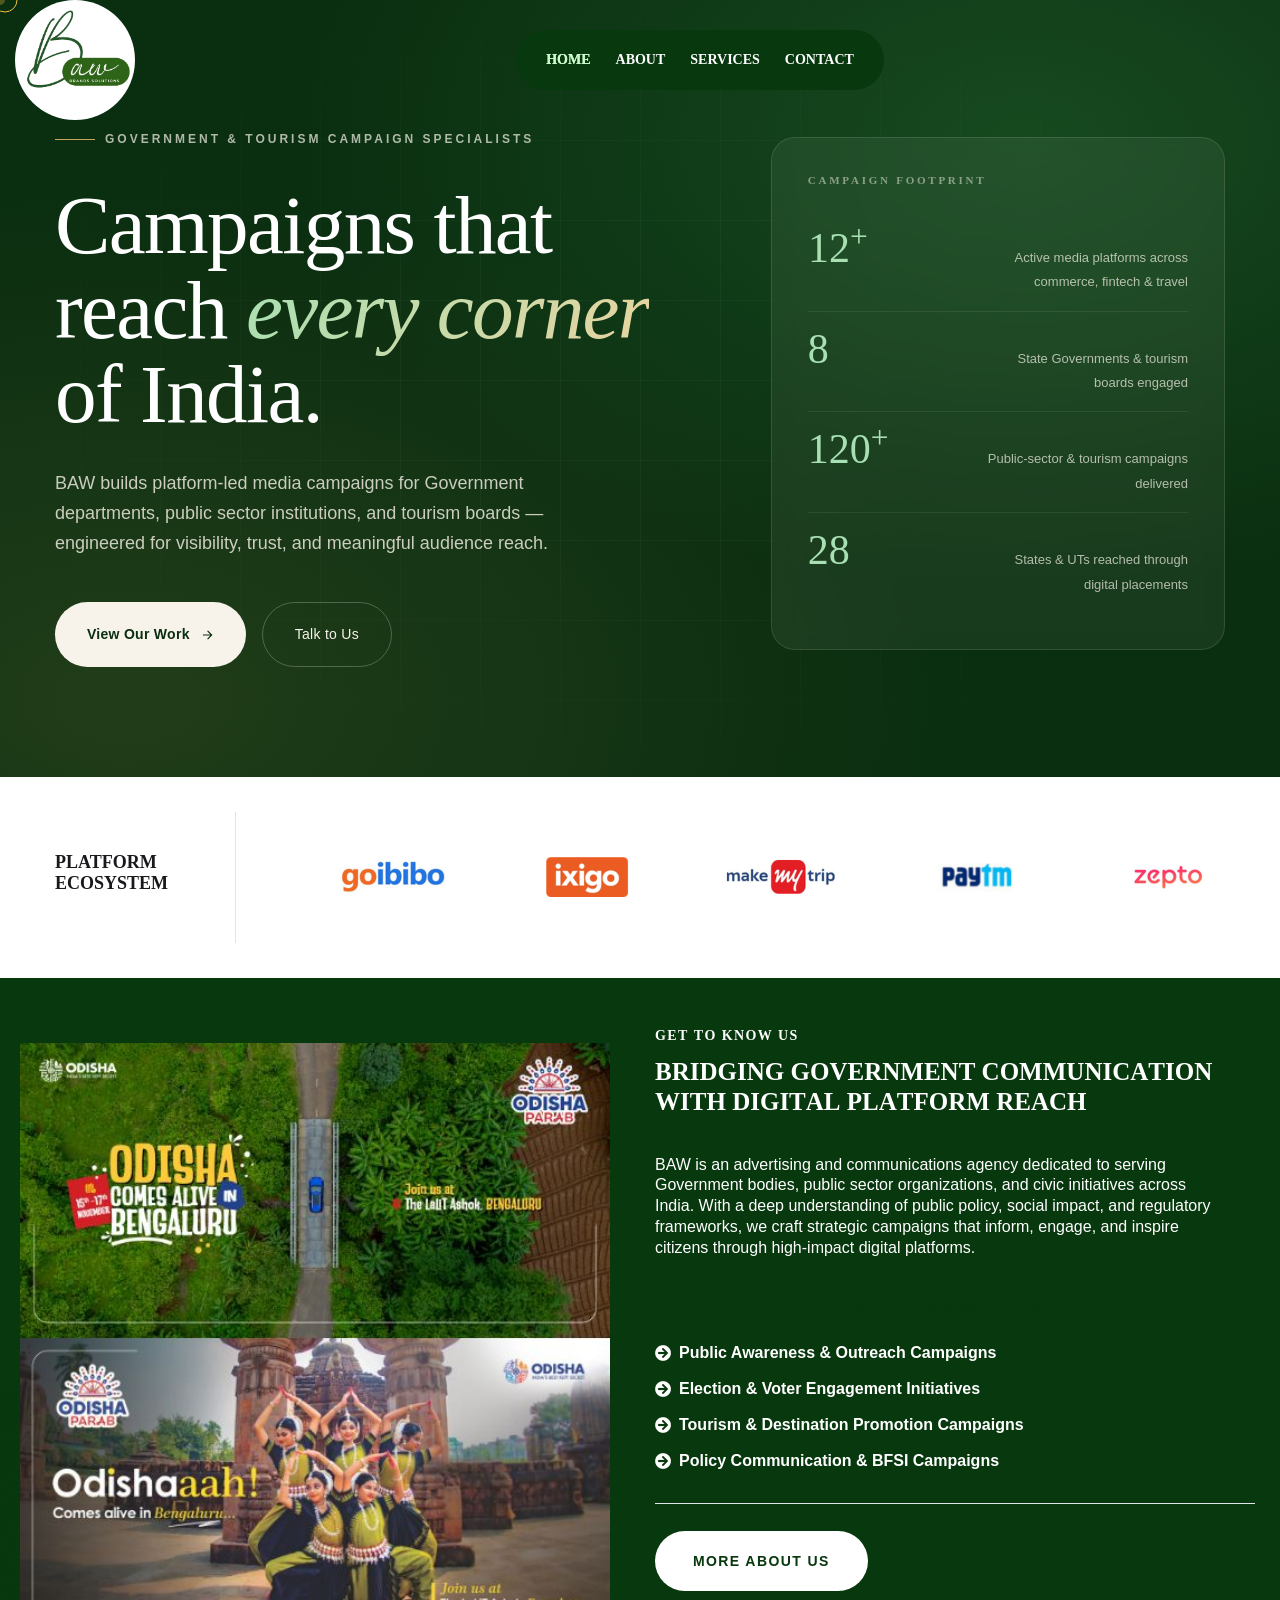
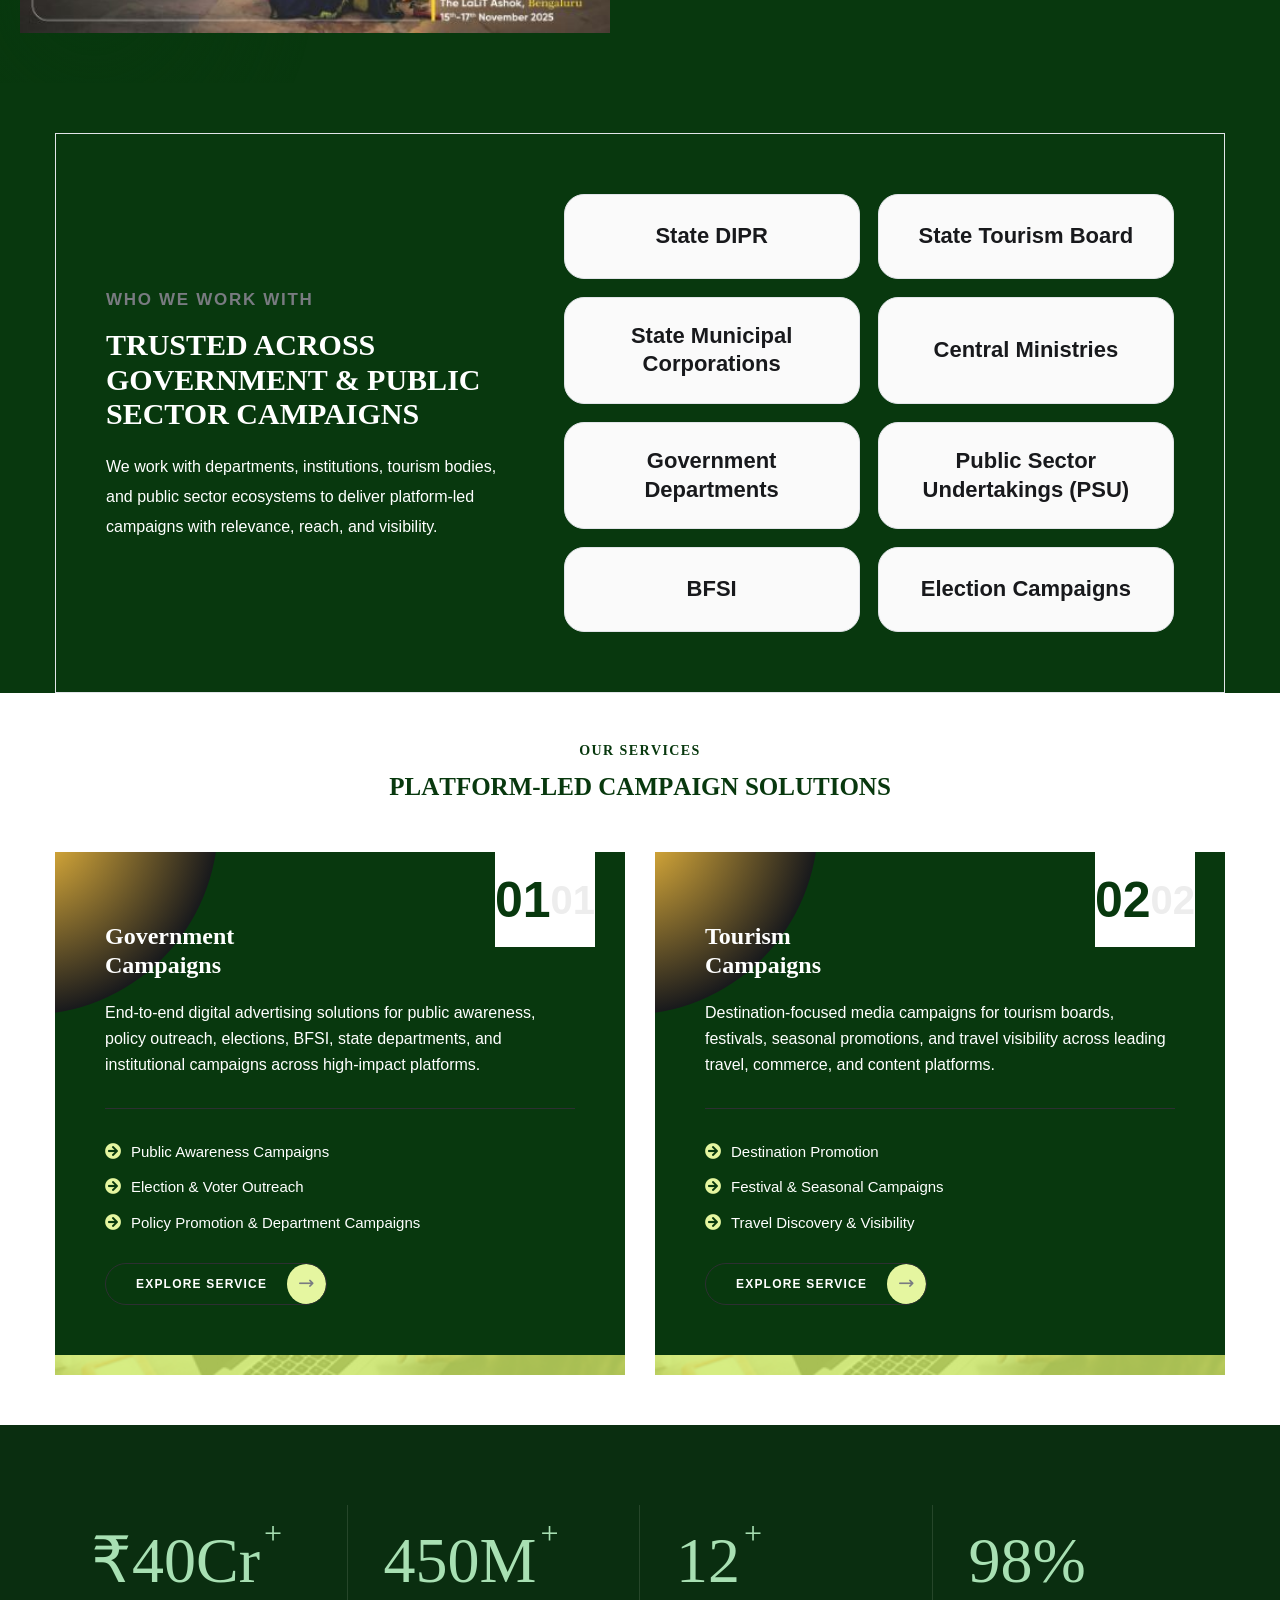
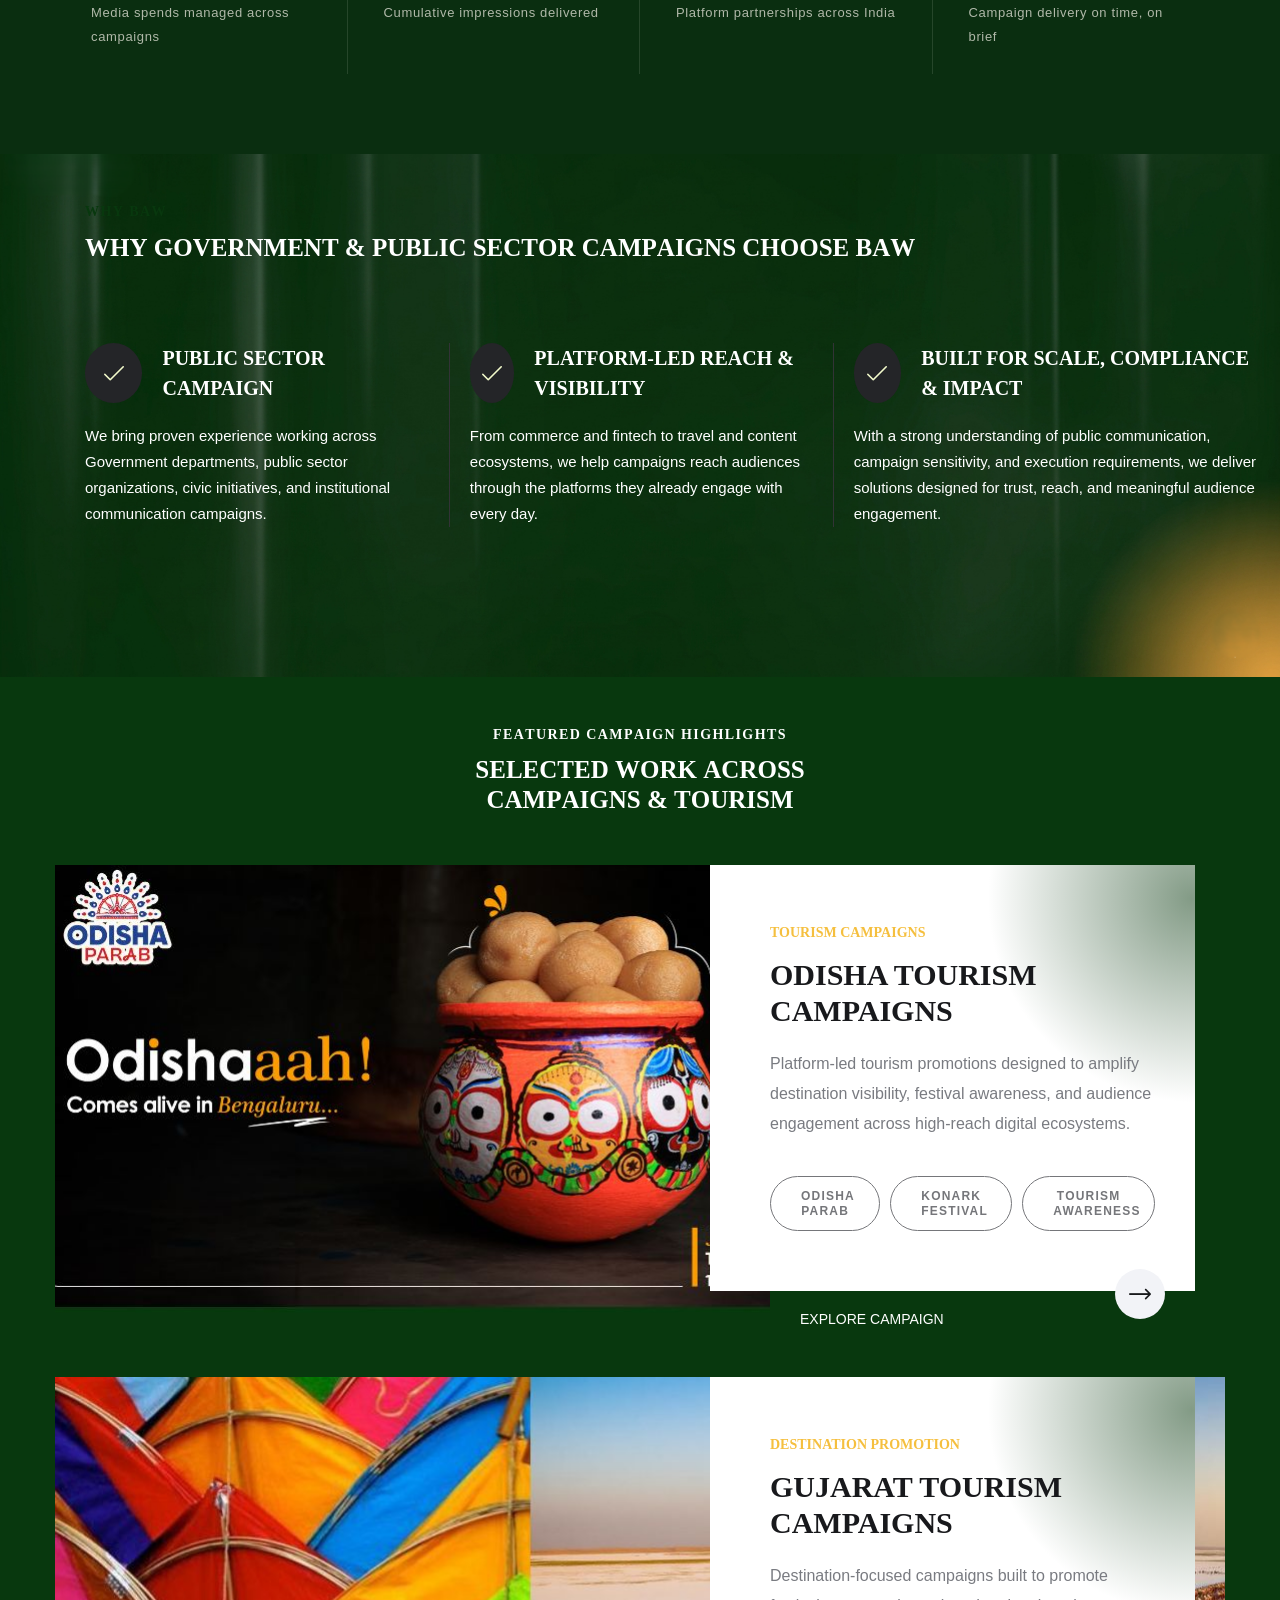
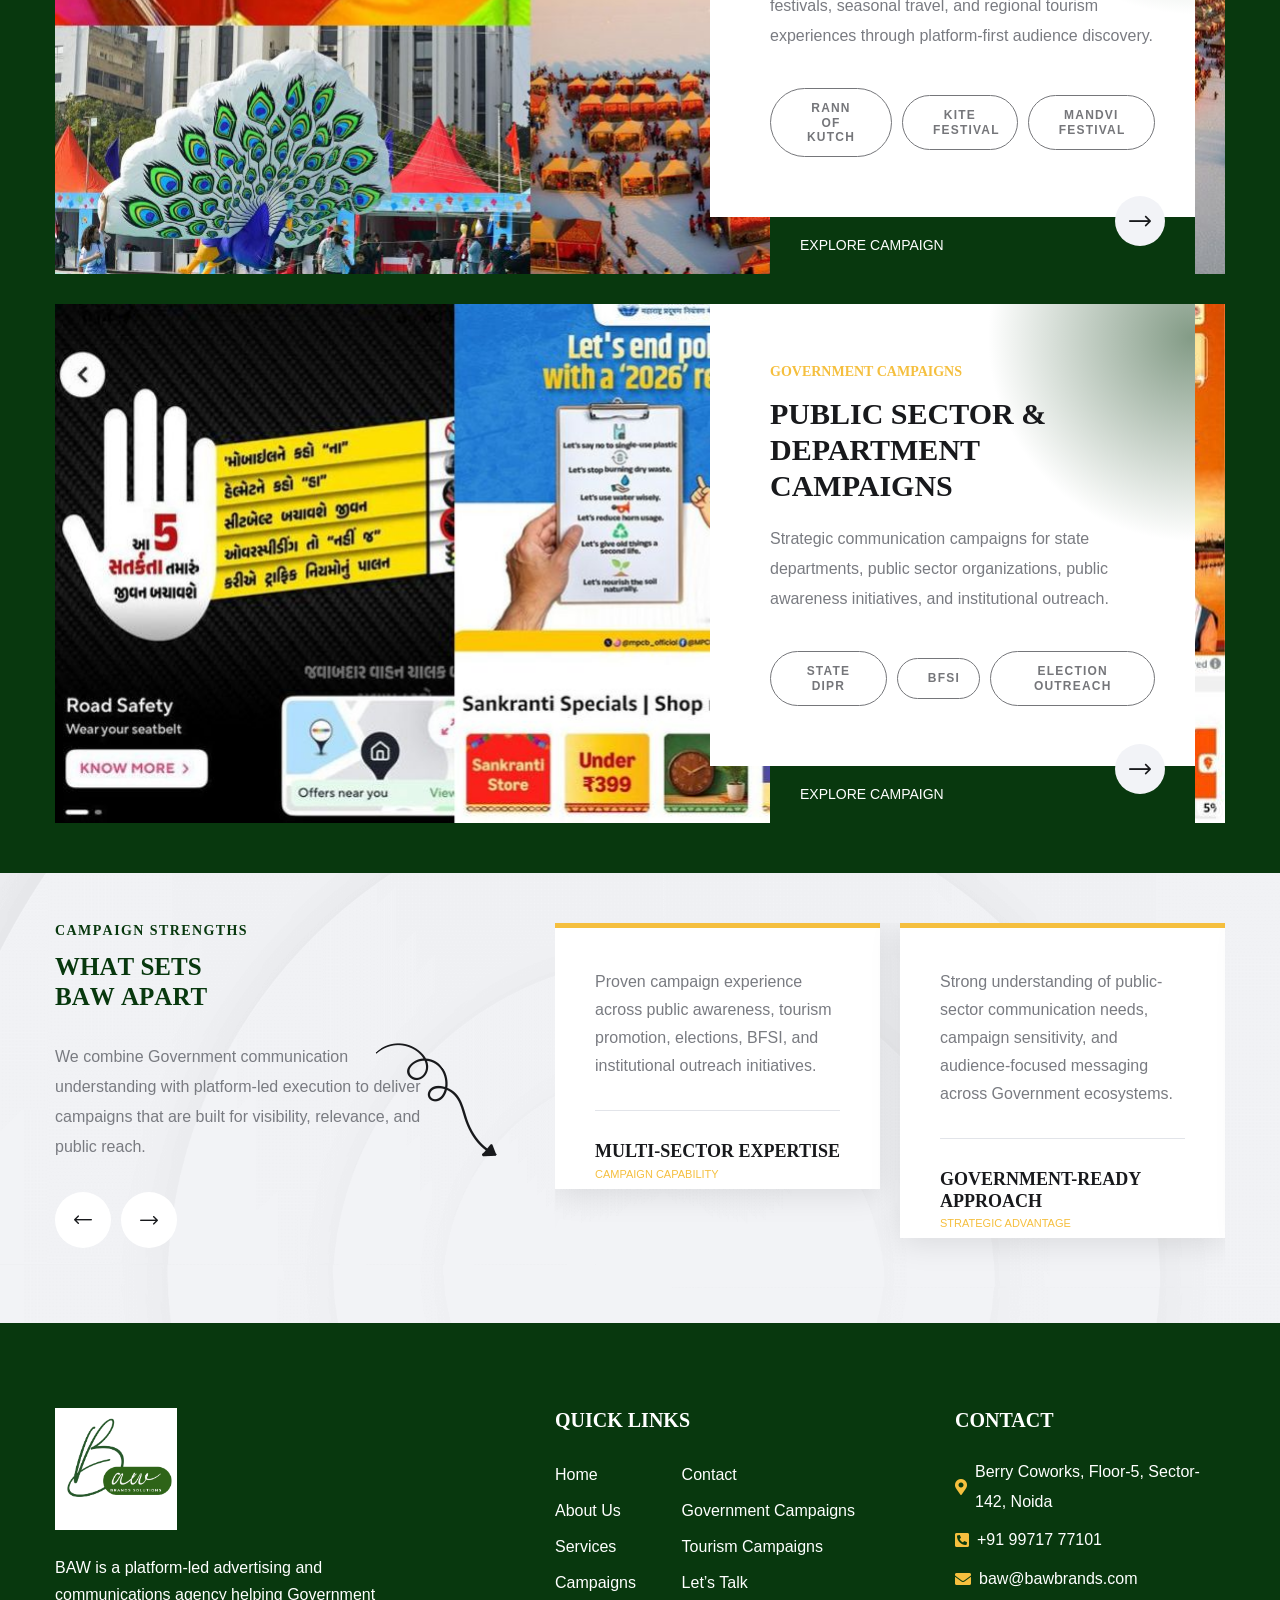
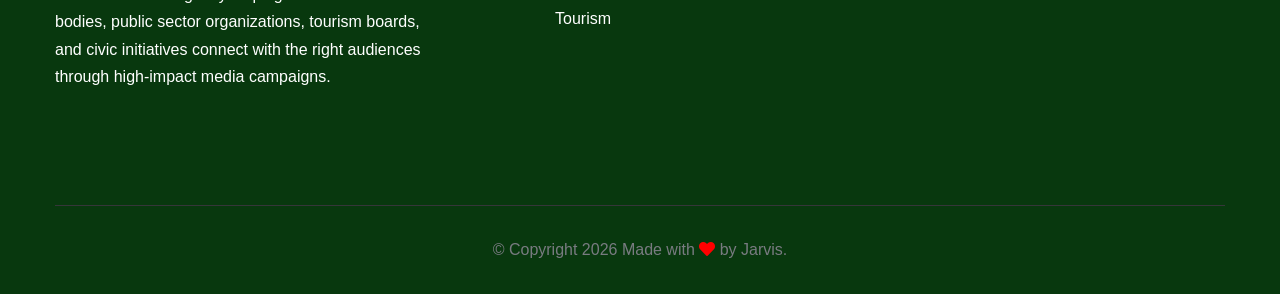
==== index.html @ 58ae449f "updated design" ====
<!DOCTYPE html>
<html lang="en">

<head>
    <meta charset="UTF-8">
    <meta name="viewport" content="width=device-width, initial-scale=1.0">
    <title>BAW | Tech Platform Experts for Government & Tourism Campaigns</title>

    <!-- favicons Icons -->
    <link rel="apple-touch-icon" sizes="180x180" href="assets/images/bawlogo2.jpeg">
    <link rel="icon" type="image/png" sizes="32x32" href="assets/images/bawlogo2.jpeg">
    <link rel="icon" type="image/png" sizes="16x16" href="assets/images/bawlogo2.jpeg">
    <link rel="manifest" href="assets/images/bawlogo2.jpeg">
    <meta name="description" content="BAW is an advertising and communications agency delivering Government campaigns, tourism promotions, and public awareness initiatives through platform-led media solutions across India.">

    <!-- fonts -->
    <link rel="preconnect" href="https://fonts.googleapis.com/">
    <link rel="preconnect" href="https://fonts.gstatic.com/" crossorigin>
    <link
        href="https://fonts.googleapis.com/css2?family=Instrument+Sans:ital,wght@0,400..700;1,400..700&amp;display=swap"
        rel="stylesheet">

    <link rel="stylesheet" href="assets/vendors/bootstrap/css/bootstrap.min.css">
    <link rel="stylesheet" href="assets/vendors/bootstrap-select/bootstrap-select.min.css">
    <link rel="stylesheet" href="assets/vendors/animate/animate.min.css">
    <link rel="stylesheet" href="assets/vendors/fontawesome/css/all.min.css">
    <link rel="stylesheet" href="assets/vendors/jquery-ui/jquery-ui.css">
    <link rel="stylesheet" href="assets/vendors/jarallax/jarallax.css">
    <link rel="stylesheet" href="assets/vendors/jquery-magnific-popup/jquery.magnific-popup.css">
    <link rel="stylesheet" href="assets/vendors/nouislider/nouislider.min.css">
    <link rel="stylesheet" href="assets/vendors/nouislider/nouislider.pips.css">
    <link rel="stylesheet" href="assets/vendors/cilox-icons/style.css">
    <link rel="stylesheet" href="assets/vendors/slick/slick.css">
    <link rel="stylesheet" href="assets/vendors/owl-carousel/css/owl.carousel.min.css">
    <link rel="stylesheet" href="assets/vendors/owl-carousel/css/owl.theme.default.min.css">

    <!-- template styles -->
    <link rel="stylesheet" href="assets/css/cilox.css">
</head>

<body class="custom-cursor">

    <div class="custom-cursor__cursor"></div>
    <div class="custom-cursor__cursor-two"></div>

    <div class="preloader">
        <div class="preloader__image" style="background-image: url(assets/images/bawlogo2.jpeg);"></div>
    </div>
    <div class="page-wrapper">
        <header class="main-header main-header--two sticky-header sticky-header--normal">
            <div class="container-fluid">
                <div class="main-header__inner">
                    <div class="main-header__logo">
                        <a href="index.html">
                            <img src="assets/images/bawlogo2.jpeg" alt="baw" class="rounded-circle" width="120">
                        </a>
                    </div>
                    <nav class="main-header__nav main-menu">
                        <ul class="main-menu__list">


                            <li>
                                <a href="index.html">Home</a>
                            </li>

                            <li>
                                <a href="about.html">About</a>
                            </li>
                            <li class="dropdown">
                                <a href="services.html">Services</a>
                                <ul>
                                    <li><a href="govtcampaigns.html">Government Campaigns</a></li>
                                    <li><a href="tourism.html">Tourism Campaigns</a></li>
                                </ul>
                            </li>
                            <li>
                                <a href="contact.html">Contact</a>
                            </li>
                        </ul>
                    </nav>
                    
                </div>
            </div>
        </header>

        <!-- main-slider-start -->
        <section class="hero">
            <div class="container">
                <div class="hero-grid">
                <div>
                    <div class="eyebrow"><span class="line"></span>Government &amp; Tourism Campaign Specialists</div>
                    <h1>Campaigns that<br>reach <em>every corner</em><br>of India.</h1>
                    <p class="lead">BAW builds platform-led media campaigns for Government departments, public sector institutions, and tourism boards — engineered for visibility, trust, and meaningful audience reach.</p>
                    <div class="hero-actions">
                    <a href="#work" class="btn-primary">View Our Work
                        <svg width="14" height="14" viewBox="0 0 24 24" fill="none" stroke="currentColor" stroke-width="2"><path d="M5 12h14M13 5l7 7-7 7"/></svg>
                    </a>
                    <a href="#contact" class="btn-ghost">Talk to Us</a>
                    </div>
                </div>
                <div class="hero-stats">
                    <h4>Campaign Footprint</h4>
                    <div class="stat-row"><span class="num">12<sup>+</sup></span><span class="label">Active media platforms across commerce, fintech &amp; travel</span></div>
                    <div class="stat-row"><span class="num">8</span><span class="label">State Governments &amp; tourism boards engaged</span></div>
                    <div class="stat-row"><span class="num">120<sup>+</sup></span><span class="label">Public-sector &amp; tourism campaigns delivered</span></div>
                    <div class="stat-row"><span class="num">28</span><span class="label">States &amp; UTs reached through digital placements</span></div>
                </div>
                </div>
            </div>
        </section>
        <!-- main-slider-end -->

        <div class="client-carousel client-carousel--about wow fadeInUp" data-wow-duration='1500ms' data-wow-delay='500ms'>
            <div class="container">
                        <div class="client-carousel__inner">
                            <div class="client-carousel__left">
                                <h2 class="client-carousel__title">Platform Ecosystem</h2>
                            </div>
                            <div class="client-carousel__box">
                                <div class="client-carousel__one cilox-owl__carousel owl-theme owl-carousel" data-owl-options='{
                                "items": 5,
                                "margin": 65,
                                "smartSpeed": 500,
                                "loop":true,
                                "autoplay": true,
                                "autoplayTimeout": 1000,
                                "nav":false,
                                "dots":false,
                                "navText": ["<span class=\"icon-left-arrow\"></span>","<span class=\"icon-right-arrow\"></span>"],
                                "responsive":{
                                    "0":{
                                        "items": 2,
                                        "margin": 30
                                    },
                                    "431":{
                                        "items": 1,
                                        "margin": 30
                                    },
                                    "500":{
                                        "items": 2,
                                        "margin": 40
                                    },
                                    "768":{
                                        "items": 3,
                                        "margin": 50
                                    },
                                    "992":{
                                        "items": 4,
                                        "margin": 60
                                    },
                                    "1200":{
                                        "items": 5,
                                        "margin": 80
                                    }
                                }
                            }'>
                                    <div class="client-carousel__one__item"><img src="assets/images/tech/zepto.png" alt="cilox"></div>
                                    <div class="client-carousel__one__item"><img src="assets/images/tech/agoda.png" alt="cilox"></div>
                                    <div class="client-carousel__one__item"><img src="assets/images/tech/amazon.png" alt="cilox"></div>
                                    <div class="client-carousel__one__item"><img src="assets/images/tech/easemytrip.png" alt="cilox"></div>
                                    <div class="client-carousel__one__item"><img src="assets/images/tech/goibibo.png" alt="cilox"></div>
                                    <div class="client-carousel__one__item"><img src="assets/images/tech/ixigo.png" alt="cilox"></div>
                                    <div class="client-carousel__one__item"><img src="assets/images/tech/makemytrip.png" alt="cilox"></div>
                                    <div class="client-carousel__one__item"><img src="assets/images/tech/paytm.png" alt="cilox"></div>
                                </div>
                            </div>

                        </div>
            </div>
        </div>

        <!-- ABOUT SECTION START  -->
        <section class="about-area-two section-space bgg" id="about">
            <div class="container">
                <div class="row gutter-y-10">
                    <div class="col-lg-12">
                        <div class="about-area-two__content">
                            

                            <div class="row gutter-y-40">
                                <div class="col-xl-6 col-md-6 wow fadeInLeft" data-wow-delay="300ms"
                                    data-wow-duration="1500ms">
                                    <div class="about-area-two__small-thumb">
                                        <div class="about-area-two__small-thumb__item hover:shine">
                                            <img src="assets/images/about/about-small-2-1.jpg" alt="image">
                                        </div>
                                        <div class="about-area-two__small-shape">
                                            <img src="assets/images/shapes/about-2-2-2-green.png" alt="image">
                                        </div>
                                    </div>
                                </div>

                                <div class="col-xl-6 col-md-6 wow fadeInUp" data-wow-delay="300ms"
                                    data-wow-duration="1500ms">

                                    <div class="sec-title text-left">
                                <h5 class="sec-title__tagline whhtt"> get to know us </h5>
                                <h3 class="sec-title__title whhtt">
                                    Bridging Government Communication <br> with Digital Platform Reach
                                </h3>
                            </div>

                            <p class="about-area-two__text wow fadeInUp" data-wow-delay="300ms"
                                data-wow-duration="1500ms">
                                BAW is an advertising and communications agency dedicated to serving Government bodies,
                                public sector organizations, and civic initiatives across India. With a deep understanding
                                of public policy, social impact, and regulatory frameworks, we craft strategic campaigns
                                that inform, engage, and inspire citizens through high-impact digital platforms.
                            </p>

                                    <div class="about-area-two__feature">

                                        <h3 class="about-area-two__feature__title">
                                            End-to-End Government Campaign Expertise
                                        </h3>

                                        <ul class="about-area-two__feature__list list-unstyled">
                                            <li><i class="fas fa-arrow-circle-right"></i> Public Awareness & Outreach Campaigns</li>
                                            <li><i class="fas fa-arrow-circle-right"></i> Election & Voter Engagement Initiatives</li>
                                            <li><i class="fas fa-arrow-circle-right"></i> Tourism & Destination Promotion Campaigns</li>
                                            <li><i class="fas fa-arrow-circle-right"></i> Policy Communication & BFSI Campaigns</li>
                                        </ul>

                                        <div class="about-area-two__btn">
                                            <a href="about.html" class="cilox-btn cilox-btn--white">
                                                <span class="cilox-btn__container">
                                                    <span class="cilox-btn__text">more about us</span>
                                                </span>
                                            </a>
                                        </div>

                                    </div>
                                </div>
                            </div>
                        </div>
                    </div>
                </div>
            </div>
        </section>
        <!-- ABOUT SECTION END  -->

        <section class="trusted-sector section-space-top pb-0 wow fadeInUp bgg" data-wow-duration="1500ms" data-wow-delay="500ms">
            <div class="container">
                <div class="trusted-sector__inner bgg">
                    <div class="row align-items-center gutter-y-30">
                        
                        <div class="col-lg-5">
                            <div class="trusted-sector__content">
                                <span class="trusted-sector__tagline">Who We Work With</span>
                                <h2 class="trusted-sector__title">
                                    Trusted Across Government & Public Sector Campaigns
                                </h2>
                                <p class="trusted-sector__text">
                                    We work with departments, institutions, tourism bodies, and public sector ecosystems
                                    to deliver platform-led campaigns with relevance, reach, and visibility.
                                </p>
                            </div>
                        </div>

                        <div class="col-lg-7">
                            <div class="trusted-sector__grid">
                                <div class="trusted-sector__item">State DIPR</div>
                                <div class="trusted-sector__item">State Tourism Board</div>
                                <div class="trusted-sector__item">State Municipal Corporations</div>
                                <div class="trusted-sector__item">Central Ministries</div>
                                <div class="trusted-sector__item">Government Departments</div>
                                <div class="trusted-sector__item">Public Sector Undertakings (PSU)</div>
                                <div class="trusted-sector__item">BFSI</div>
                                <div class="trusted-sector__item">Election Campaigns</div>
                            </div>
                        </div>

                    </div>
                </div>
            </div>
        </section>

        <!-- Service Start -->
        <section class="service-two section-space" id="services">
            <div class="container">
                <div class="sec-title text-center">
                    <h5 class="sec-title__tagline "> Our Services </h5>
                    <h3 class="sec-title__title ">Platform-Led Campaign Solutions</h3>
                </div>

                <div class="row gutter-y-30">
                    <!-- Campaigns -->
                    <div class="col-lg-6 col-md-6 col-sm-12">
                        <div class="service-two-card wow fadeInUp" data-wow-duration="1500ms" data-wow-delay="100ms">
                            <div class="service-two-card__content">
                                <div class="service-two-card__icon">
                                    <i class="icofont-megaphone-alt"></i>
                                </div>

                                <h3 class="service-two-card__title">
                                    <a href="govtcampaigns.html">Government <br> Campaigns</a>
                                </h3>

                                <p class="service-two-card__text">
                                    End-to-end digital advertising solutions for public awareness, policy outreach,
                                    elections, BFSI, state departments, and institutional campaigns across high-impact platforms.
                                </p>

                                <ul class="service-two-card__list list-unstyled">
                                    <li><i class="fas fa-arrow-circle-right"></i> Public Awareness Campaigns</li>
                                    <li><i class="fas fa-arrow-circle-right"></i> Election & Voter Outreach</li>
                                    <li><i class="fas fa-arrow-circle-right"></i> Policy Promotion & Department Campaigns</li>
                                </ul>

                                <a href="govtcampaigns.html" class="cilox-btn">
                                    <span class="cilox-btn__container">
                                        <span class="cilox-bt__text">Explore Service</span>
                                    </span>
                                    <i class="icon-right-arrow"></i>
                                </a>

                                <span class="number">01</span>
                            </div>
                            <div class="service-two-card__bottom"></div>
                        </div>
                    </div>

                    <!-- Tourism -->
                    <div class="col-lg-6 col-md-6 col-sm-12">
                        <div class="service-two-card wow fadeInUp" data-wow-duration="1500ms" data-wow-delay="300ms">
                            <div class="service-two-card__content">
                                <div class="service-two-card__icon">
                                    <i class="icofont-travelling"></i>
                                </div>

                                <h3 class="service-two-card__title">
                                    <a href="tourism.html">Tourism <br> Campaigns</a>
                                </h3>

                                <p class="service-two-card__text">
                                    Destination-focused media campaigns for tourism boards, festivals, seasonal promotions,
                                    and travel visibility across leading travel, commerce, and content platforms.
                                </p>

                                <ul class="service-two-card__list list-unstyled">
                                    <li><i class="fas fa-arrow-circle-right"></i> Destination Promotion</li>
                                    <li><i class="fas fa-arrow-circle-right"></i> Festival & Seasonal Campaigns</li>
                                    <li><i class="fas fa-arrow-circle-right"></i> Travel Discovery & Visibility</li>
                                </ul>

                                <a href="tourism.html" class="cilox-btn">
                                    <span class="cilox-btn__container">
                                        <span class="cilox-bt__text">Explore Service</span>
                                    </span>
                                    <i class="icon-right-arrow"></i>
                                </a>

                                <span class="number">02</span>
                            </div>
                            <div class="service-two-card__bottom"></div>
                        </div>
                    </div>
                </div>
            </div>
        </section>
        <!-- Service End -->

        <!-- NUMBERS BAND -->
        <section class="numbers">
            <div class="container">
                <div class="numbers-grid">
                <div class="num-item"><div class="big">₹40Cr<sup>+</sup></div><div class="label">Media spends managed across campaigns</div></div>
                <div class="num-item"><div class="big">450M<sup>+</sup></div><div class="label">Cumulative impressions delivered</div></div>
                <div class="num-item"><div class="big">12<sup>+</sup></div><div class="label">Platform partnerships across India</div></div>
                <div class="num-item"><div class="big">98%</div><div class="label">Campaign delivery on time, on brief</div></div>
                </div>
            </div>
        </section>

        <!-- WHY CHOOSE US SECTION START  -->
        <section class="why-choose-one section-space">
            <div class="container-fluid">
                <div class="row gutter-y-30">

                    <div class="col-xl-12">
                        <div class="why-choose-one__right">
                            <div class="sec-title text-left">
                                <h5 class="sec-title__tagline "> why baw </h5>
                                <h3 class="sec-title__title ">
                                    Why Government & Public Sector Campaigns Choose BAW
                                </h3>
                            </div>

                            <ul class="why-choose-one__list list-unstyled wow fadeInUp" data-wow-delay="300ms"
                                data-wow-duration="1500ms">

                                <li>
                                    <div class="why-choose__item">
                                        <div class="why-choose__item__top">
                                            <div class="why-choose__item__icon">
                                                <i class="icon-tick"></i>
                                            </div>
                                            <h4 class="why-choose__item__title">Public Sector Campaign </h4>
                                        </div>
                                        <p class="why-choose__item__text">
                                            We bring proven experience working across Government departments, public sector
                                            organizations, civic initiatives, and institutional communication campaigns.
                                        </p>
                                    </div>
                                </li>

                                <li>
                                    <div class="why-choose__item">
                                        <div class="why-choose__item__top">
                                            <div class="why-choose__item__icon">
                                                <i class="icon-tick"></i>
                                            </div>
                                            <h4 class="why-choose__item__title">Platform-Led Reach & Visibility</h4>
                                        </div>
                                        <p class="why-choose__item__text">
                                            From commerce and fintech to travel and content ecosystems, we help campaigns
                                            reach audiences through the platforms they already engage with every day.
                                        </p>
                                    </div>
                                </li>

                                <li>
                                    <div class="why-choose__item">
                                        <div class="why-choose__item__top">
                                            <div class="why-choose__item__icon">
                                                <i class="icon-tick"></i>
                                            </div>
                                            <h4 class="why-choose__item__title">Built for Scale, Compliance & Impact</h4>
                                        </div>
                                        <p class="why-choose__item__text">
                                            With a strong understanding of public communication, campaign sensitivity,
                                            and execution requirements, we deliver solutions designed for trust, reach,
                                            and meaningful audience engagement.
                                        </p>
                                    </div>
                                </li>

                            </ul>
                        </div>
                    </div>
                </div>
            </div>
        </section>
        <!-- WHY CHOOSE US SECTION END   -->

        <!-- PROJECT SHOWCASE SECTION START  -->
        <section class="project-two section-space bgg" id="project">
            <div class="container">
                <div class="sec-title text-center">
                    <h5 class="sec-title__tagline whhtt"> Featured Campaign Highlights </h5>
                    <h3 class="sec-title__title whhtt">Selected Work Across <br> Campaigns & Tourism</h3>
                </div>

                <div class="row">
                    <div class="col-12">
                        <div class="project-two__box">

                            <!-- Project 1 -->
                            <div class="project-two__item project-stack">
                                <div class="project-two__thumb hover:shine"
                                    style="background-image: url(assets/images/project/project-2-1.jpg);"></div>
                                <div class="project-two__content">
                                    <div class="project-two__content__inner">
                                        <h6 class="project-two__subtitle">Tourism Campaigns</h6>
                                        <h2 class="project-two__title">Odisha Tourism Campaigns</h2>
                                        <p class="project-two__text">
                                            Platform-led tourism promotions designed to amplify destination visibility,
                                            festival awareness, and audience engagement across high-reach digital ecosystems.
                                        </p>
                                        <div class="project-two__tag">
                                            <button class="cilox-btn">Odisha Parab</button>
                                            <button class="cilox-btn">Konark Festival</button>
                                            <button class="cilox-btn">Tourism Awareness</button>
                                        </div>
                                    </div>
                                    <div class="project-two__content__bottom">
                                        <span>Explore Campaign</span>
                                        <a href="tourism.html" class="cilox-btn__icon"><i class="icon-right-arrow"></i></a>
                                    </div>
                                </div>
                            </div>

                            <!-- Project 2 -->
                            <div class="project-two__item project-stack">
                                <div class="project-two__thumb hover:shine"
                                    style="background-image: url(assets/images/project/project-2-2.jpg);"></div>
                                <div class="project-two__content">
                                    <div class="project-two__content__inner">
                                        <h6 class="project-two__subtitle">Destination Promotion</h6>
                                        <h2 class="project-two__title">Gujarat Tourism Campaigns</h2>
                                        <p class="project-two__text">
                                            Destination-focused campaigns built to promote festivals, seasonal travel,
                                            and regional tourism experiences through platform-first audience discovery.
                                        </p>
                                        <div class="project-two__tag">
                                            <button class="cilox-btn">Rann of Kutch</button>
                                            <button class="cilox-btn">Kite Festival</button>
                                            <button class="cilox-btn">Mandvi Festival</button>
                                        </div>
                                    </div>
                                    <div class="project-two__content__bottom">
                                        <span>Explore Campaign</span>
                                        <a href="tourism.html" class="cilox-btn__icon"><i class="icon-right-arrow"></i></a>
                                    </div>
                                </div>
                            </div>

                            <!-- Project 3 -->
                            <div class="project-two__item">
                                <div class="project-two__thumb hover:shine"
                                    style="background-image: url(assets/images/project/project-2-3.jpg);"></div>
                                <div class="project-two__content">
                                    <div class="project-two__content__inner">
                                        <h6 class="project-two__subtitle">Government Campaigns</h6>
                                        <h2 class="project-two__title">Public Sector & Department Campaigns</h2>
                                        <p class="project-two__text">
                                            Strategic communication campaigns for state departments, public sector
                                            organizations, public awareness initiatives, and institutional outreach.
                                        </p>
                                        <div class="project-two__tag">
                                            <button class="cilox-btn">State DIPR</button>
                                            <button class="cilox-btn">BFSI</button>
                                            <button class="cilox-btn">Election Outreach</button>
                                        </div>
                                    </div>
                                    <div class="project-two__content__bottom">
                                        <span>Explore Campaign</span>
                                        <a href="govtcampaigns.html" class="cilox-btn__icon"><i class="icon-right-arrow"></i></a>
                                    </div>
                                </div>
                            </div>

                        </div>
                    </div>
                </div>
            </div>
        </section>
        <!-- PROJECT SHOWCASE SECTION END  -->

        <!-- TESTIMONIAL STARTS  -->
        <section class="testimonials-one section-space" id="testimonial">
            <div class="testimonials-one__bg"
                style="background-image: url(assets/images/shapes/testimonials-bg-1-1.png);"></div>
            <div class="container">
                <div class="row gutter-y-30">

                    <div class="col-lg-5 wow fadeInLeft" data-wow-delay="100ms" data-wow-duration="1500ms">
                        <div class="testimonials-one__content">
                            <div class="sec-title text-left">
                                <h5 class="sec-title__tagline "> Campaign strengths </h5>
                                <h3 class="sec-title__title ">What Sets <br> BAW Apart</h3>
                            </div>

                            <p class="testimonials-one__top__text">
                                We combine Government communication understanding with platform-led execution
                                to deliver campaigns that are built for visibility, relevance, and public reach.
                            </p>

                            <div class="testimonials-one__custome-navs"></div>

                            <div class="testimonials-one__shape">
                                <img src="assets/images/shapes/about-arrow-1-1.png" alt="image">
                            </div>
                        </div>
                    </div>

                    <div class="col-lg-7 wow fadeInRight" data-wow-delay="100ms" data-wow-duration="1500ms">
                        <div class="testimonials-one__carousel-box">
                            <div class="testimonials-one__carousel cilox-owl__carousel cilox-owl__carousel--basic-nav owl-carousel owl-theme"
                                data-owl-options='{
                                "items": 1,
                                "margin": 20,
                                "navContainer": ".testimonials-one__custome-navs",
                                "loop": true,
                                "smartSpeed": 700,
                                "nav": true,
                                "dots": false,
                                "navText": ["<span class=\"icon-right-arrow\"></span>","<span class=\"icon-right-arrow\"></span>"],
                                "autoplay": true,
                                "autoplayHoverPause": true,
                                "responsive": {
                                    "0": {
                                        "items": 1
                                    },
                                    "768": {
                                        "items": 2
                                    },
                                    "992": {
                                        "items": 2
                                    },
                                    "1500": {
                                        "items": 3
                                    }
                                }
                            }'>

                                <!-- Item 1 -->
                                <div class="item">
                                    <div class="testimonials-card wow fadeInUp" data-wow-duration="1500ms"
                                        data-wow-delay="000ms">
                                        
                                        <p class="testimonials-card__text">
                                            Proven campaign experience across public awareness, tourism promotion,
                                            elections, BFSI, and institutional outreach initiatives.
                                        </p>
                                        <div class="testimonials-card__autor">
                                            <h4 class="testimonials-card__author">Multi-Sector Expertise</h4>
                                            <span class="testimonials-card__desgreption">Campaign Capability</span>
                                        </div>
                                        
                                    </div>
                                </div>

                                <!-- Item 2 -->
                                <div class="item">
                                    <div class="testimonials-card wow fadeInUp" data-wow-duration="1500ms"
                                        data-wow-delay="100ms">
                                        
                                        <p class="testimonials-card__text">
                                            Strong understanding of public-sector communication needs, campaign sensitivity,
                                            and audience-focused messaging across Government ecosystems.
                                        </p>
                                        <div class="testimonials-card__autor">
                                            <h4 class="testimonials-card__author">Government-Ready Approach</h4>
                                            <span class="testimonials-card__desgreption">Strategic Advantage</span>
                                        </div>
                                    </div>
                                </div>

                                <!-- Item 3 -->
                                <div class="item">
                                    <div class="testimonials-card wow fadeInUp" data-wow-duration="1500ms"
                                        data-wow-delay="200ms">
                                        
                                        <p class="testimonials-card__text">
                                            Platform-led planning across commerce, fintech, travel, content,
                                            and mobility ecosystems for stronger visibility and audience reach.
                                        </p>
                                        <div class="testimonials-card__autor">
                                            <h4 class="testimonials-card__author">Platform Intelligence</h4>
                                            <span class="testimonials-card__desgreption">Media Strength</span>
                                        </div>
                                    </div>
                                </div>

                                <!-- Item 4 -->
                                <div class="item">
                                    <div class="testimonials-card wow fadeInUp" data-wow-duration="1500ms"
                                        data-wow-delay="300ms">
                                        
                                        <p class="testimonials-card__text">
                                            Campaign execution built to support visibility across both digital placements
                                            and last-mile communication opportunities where needed.
                                        </p>
                                        <div class="testimonials-card__autor">
                                            <h4 class="testimonials-card__author">End-to-End Execution</h4>
                                            <span class="testimonials-card__desgreption">Delivery Strength</span>
                                        </div>
                                    </div>
                                </div>

                                <!-- Item 5 -->
                                <div class="item">
                                    <div class="testimonials-card wow fadeInUp" data-wow-duration="1500ms"
                                        data-wow-delay="000ms">
                                        
                                        <p class="testimonials-card__text">
                                            Experience supporting tourism boards, state departments, public institutions,
                                            and destination-led campaigns across India.
                                        </p>
                                        <div class="testimonials-card__autor">
                                            <h4 class="testimonials-card__author">Institutional Trust</h4>
                                            <span class="testimonials-card__desgreption">Sector Experience</span>
                                        </div>
                                    </div>
                                </div>

                                <!-- Item 6 -->
                                <div class="item">
                                    <div class="testimonials-card wow fadeInUp" data-wow-duration="1500ms"
                                        data-wow-delay="100ms">
                                        
                                        <p class="testimonials-card__text">
                                            Designed to help campaigns connect with audiences through formats, placements,
                                            and platforms that feel native and engaging.
                                        </p>
                                        <div class="testimonials-card__autor">
                                            <h4 class="testimonials-card__author">Audience Relevance</h4>
                                            <span class="testimonials-card__desgreption">Communication Impact</span>
                                        </div>
                                    </div>
                                </div>

                            </div>
                        </div>
                    </div>
                </div>
            </div>
        </section>
        <!-- TESTIMONIAL ENDS   -->

        <footer class="main-footer">
            <div class="main-footer__bg" style="background-color:#08380E"></div>
            <div class="main-footer__middle">
                <div class="container">
                    <div class="row gutter-y-40">

                        <!-- Footer About -->
                        <div class="col-md-6 col-xl-4 col-lg-4 wow fadeInUp" data-wow-delay="00ms">
                            <a href="index.html" class="footer-logo">
                                <img src="assets/images/bawlogo2.jpeg" width="122" alt="BAW Logo">
                            </a>

                            <div class="footer-widget footer-widget--about mt-4">
                                <p class="footer-widget__text">
                                    BAW is a platform-led advertising and communications agency helping Government bodies,
                                    public sector organizations, tourism boards, and civic initiatives connect with the
                                    right audiences through high-impact media campaigns.
                                </p>

                            </div>
                        </div>

                        <!-- Footer Links -->
                        <div class="col-md-6 offset-xl-1 col-xl-3 col-lg-4 wow fadeInUp" data-wow-delay="200ms">
                            <div class="footer-widget footer-widget--links">
                                <h2 class="footer-widget__title">Quick Links</h2>
                                <div class="footer-widget__inner">
                                    <ul class="list-unstyled footer-widget__links">
                                        <li><a href="index.html">Home</a></li>
                                        <li><a href="about.html">About Us</a></li>
                                        <li><a href="services.html">Services</a></li>
                                        <li><a href="govtcampaigns.html">Campaigns</a></li>
                                        <li><a href="tourism.html">Tourism</a></li>
                                    </ul>

                                    <ul class="list-unstyled footer-widget__links">
                                        <li><a href="contact.html">Contact</a></li>
                                        <li><a href="govtcampaigns.html">Government Campaigns</a></li>
                                        <li><a href="tourism.html">Tourism Campaigns</a></li>
                                        <li><a href="contact.html">Let’s Talk</a></li>
                                    </ul>
                                </div>
                            </div>
                        </div>

                        <!-- Footer Contact -->
                        <div class="col-md-6 offset-xl-1 col-xl-3 col-lg-4 wow fadeInUp" data-wow-delay="300ms">
                            <div class="footer-widget footer-widget--mail">
                                <h2 class="footer-widget__title">Contact</h2>

                                <ul class="list-unstyled footer-widget__contant">
                                    <li>
                                        <a href="https://maps.app.goo.gl/rvNPSxW3k4PLUY1T8" target="_blank">
                                            <i class="fas fa-map-marker-alt"></i>
                                            Berry Coworks, Floor-5, Sector-142, Noida
                                        </a>
                                    </li>
                                    <li>
                                        <a href="tel:+919971777101">
                                            <i class="fas fa-phone-square-alt"></i> +91 99717 77101
                                        </a>
                                    </li>
                                    <li>
                                        <a href="mailto:baw@bawbrands.com">
                                            <i class="fas fa-envelope"></i> baw@bawbrands.com
                                        </a>
                                    </li>
                                </ul>
                            </div>
                        </div>

                    </div>
                </div>
            </div>
            <div class="main-footer__bottom  wow fadeInUp" data-wow-delay="00ms">
                <div class="container">
                    <div class="main-footer__bottom__inner">
                        <p class="main-footer__copyright"> &copy; Copyright <span class="dynamic-year"></span> Made with <i class="fa fa-heart" style="color:red"></i> by Jarvis. </p>
                    </div>
                </div>
            </div>
        </footer>
    </div>
    <div class="mobile-nav__wrapper">
        <div class="mobile-nav__overlay mobile-nav__toggler"></div>
        <div class="mobile-nav__content">
            <span class="mobile-nav__close mobile-nav__toggler"><i class="fa fa-times"></i></span>

            <div class="logo-box">
                <a href="index.html" aria-label="logo image"><img src="assets/images/logo-light.png" width="123"
                        alt="logo"></a>
            </div>
            <div class="mobile-nav__container"></div>

            <ul class="mobile-nav__contact list-unstyled">
                <li>
                    <i class="fa fa-envelope"></i>
                    <a href="mailto:needhelp@cilox.com">baw@bawbrands.com</a>
                </li>
                <li>
                    <i class="fa fa-phone-alt"></i>
                    <a href="tel:9971777101">+91 99717 77101</a>
                </li>
            </ul>
            <div class="mobile-nav__social">
                <a href="https://facebook.com/">
                    <i class="icon-facebook"></i>
                    <span class="sr-only">Facebook</span>
                </a>
                <a href="https://pinterest.com/">
                    <i class="icon-instagram"></i>
                    <span class="sr-only">Instagram</span>
                </a>
                <a href="https://twitter.com/">
                    <i class="icon-twitter"></i>
                    <span class="sr-only">Twitter</span>
                </a>
                <a href="https://youtube.com/">
                    <i class="icon-youtube"></i>
                    <span class="sr-only">Youtube</span>
                </a>
            </div>
        </div>
    </div>

    <div id="scroll-top" class="scroll-top">
        <span id="scroll-top-value" class="scroll-top-value"></span>
    </div>

    <script src="assets/vendors/jquery/jquery-3.7.1.min.js"></script>
    <script src="assets/vendors/bootstrap/js/bootstrap.bundle.min.js"></script>
    <script src="assets/vendors/bootstrap-select/bootstrap-select.min.js"></script>
    <script src="assets/vendors/jarallax/jarallax.min.js"></script>
    <script src="assets/vendors/jquery-ui/jquery-ui.js"></script>
    <script src="assets/vendors/jquery-ajaxchimp/jquery.ajaxchimp.min.js"></script>
    <script src="assets/vendors/jquery-appear/jquery.appear.min.js"></script>
    <script src="assets/vendors/jquery-magnific-popup/jquery.magnific-popup.min.js"></script>
    <script src="assets/vendors/jquery-validate/jquery.validate.min.js"></script>
    <script src="assets/vendors/nouislider/nouislider.min.js"></script>
    <script src="assets/vendors/wnumb/wNumb.min.js"></script>
    <script src="assets/vendors/owl-carousel/js/owl.carousel.min.js"></script>
    <script src="assets/vendors/wow/wow.js"></script>
    <script src="assets/vendors/imagesloaded/imagesloaded.min.js"></script>
    <script src="assets/vendors/isotope/isotope.js"></script>
    <script src="assets/vendors/slick/slick.min.js"></script>
    <script src="assets/vendors/countdown/countdown.min.js"></script>
    <script src="assets/vendors/jquery-lettering/jquery.lettering.min.js"></script>

    <!-- gsap js -->
    <script src="assets/vendors/gsap/gsap.js"></script>
    <script src="assets/vendors/gsap/scrolltrigger.min.js"></script>
    <script src="assets/vendors/gsap/splittext.min.js"></script>
    <script src="assets/vendors/gsap/cilox-split.js"></script>

    <!-- template js -->
    <script src="assets/js/cilox.js"></script>
</body>


</html>
---- assets/vendors/nouislider/nouislider.min.css ----
/*! nouislider - 14.1.1 - 12/15/2019 */
.noUi-target,
.noUi-target * {
  -webkit-touch-callout: none;
  -webkit-tap-highlight-color: transparent;
  -webkit-user-select: none;
  -ms-touch-action: none;
  touch-action: none;
  -ms-user-select: none;
  -moz-user-select: none;
  user-select: none;
  -moz-box-sizing: border-box;
  box-sizing: border-box;
}

.noUi-target {
  position: relative;
}

.noUi-base,
.noUi-connects {
  width: 100%;
  height: 100%;
  position: relative;
  z-index: 1;
}

.noUi-connects {
  overflow: hidden;
  z-index: 0;
}

.noUi-connect,
.noUi-origin {
  will-change: transform;
  position: absolute;
  z-index: 1;
  top: 0;
  right: 0;
  -ms-transform-origin: 0 0;
  -webkit-transform-origin: 0 0;
  -webkit-transform-style: preserve-3d;
  transform-origin: 0 0;
  transform-style: flat;
}

.noUi-connect {
  height: 100%;
  width: 100%;
}

.noUi-origin {
  height: 10%;
  width: 10%;
}

.noUi-txt-dir-rtl.noUi-horizontal .noUi-origin {
  left: 0;
  right: auto;
}

.noUi-vertical .noUi-origin {
  width: 0;
}

.noUi-horizontal .noUi-origin {
  height: 0;
}

.noUi-handle {
  -webkit-backface-visibility: hidden;
  backface-visibility: hidden;
  position: absolute;
}

.noUi-touch-area {
  height: 100%;
  width: 100%;
}

.noUi-state-tap .noUi-connect,
.noUi-state-tap .noUi-origin {
  -webkit-transition: transform 0.3s;
  transition: transform 0.3s;
}

.noUi-state-drag * {
  cursor: inherit !important;
}

.noUi-horizontal {
  height: 18px;
}

.noUi-horizontal .noUi-handle {
  width: 34px;
  height: 28px;
  right: -17px;
  top: -6px;
}

.noUi-vertical {
  width: 18px;
}

.noUi-vertical .noUi-handle {
  width: 28px;
  height: 34px;
  right: -6px;
  top: -17px;
}

.noUi-txt-dir-rtl.noUi-horizontal .noUi-handle {
  left: -17px;
  right: auto;
}

.noUi-target {
  background: #fafafa;
  border-radius: 4px;
  border: 1px solid #d3d3d3;
  box-shadow: inset 0 1px 1px #f0f0f0, 0 3px 6px -5px #bbb;
}

.noUi-connects {
  border-radius: 3px;
}

.noUi-connect {
  background: #3fb8af;
}

.noUi-draggable {
  cursor: ew-resize;
}

.noUi-vertical .noUi-draggable {
  cursor: ns-resize;
}

.noUi-handle {
  border: 1px solid $cilox-border-color;
  border-radius: 3px;
  background: #fff;
  cursor: default;
  box-shadow: inset 0 0 1px #fff, inset 0 1px 7px #ebebeb, 0 3px 6px -3px #bbb;
}

.noUi-active {
  box-shadow: inset 0 0 1px #fff, inset 0 1px 7px #ddd, 0 3px 6px -3px #bbb;
}

.noUi-handle:after,
.noUi-handle:before {
  content: "";
  display: block;
  position: absolute;
  height: 14px;
  width: 1px;
  background: #e8e7e6;
  left: 14px;
  top: 6px;
}

.noUi-handle:after {
  left: 17px;
}

.noUi-vertical .noUi-handle:after,
.noUi-vertical .noUi-handle:before {
  width: 14px;
  height: 1px;
  left: 6px;
  top: 14px;
}

.noUi-vertical .noUi-handle:after {
  top: 17px;
}

[disabled] .noUi-connect {
  background: #b8b8b8;
}

[disabled] .noUi-handle,
[disabled].noUi-handle,
[disabled].noUi-target {
  cursor: not-allowed;
}

.noUi-pips,
.noUi-pips * {
  -moz-box-sizing: border-box;
  box-sizing: border-box;
}

.noUi-pips {
  position: absolute;
  color: #999;
}

.noUi-value {
  position: absolute;
  white-space: nowrap;
  text-align: center;
}

.noUi-value-sub {
  color: #ccc;
  font-size: 10px;
}

.noUi-marker {
  position: absolute;
  background: #ccc;
}

.noUi-marker-sub {
  background: #aaa;
}

.noUi-marker-large {
  background: #aaa;
}

.noUi-pips-horizontal {
  padding: 10px 0;
  height: 80px;
  top: 100%;
  left: 0;
  width: 100%;
}

.noUi-value-horizontal {
  -webkit-transform: translate(-50%, 50%);
  transform: translate(-50%, 50%);
}

.noUi-rtl .noUi-value-horizontal {
  -webkit-transform: translate(50%, 50%);
  transform: translate(50%, 50%);
}

.noUi-marker-horizontal.noUi-marker {
  margin-left: -1px;
  width: 2px;
  height: 5px;
}

.noUi-marker-horizontal.noUi-marker-sub {
  height: 10px;
}

.noUi-marker-horizontal.noUi-marker-large {
  height: 15px;
}

.noUi-pips-vertical {
  padding: 0 10px;
  height: 100%;
  top: 0;
  left: 100%;
}

.noUi-value-vertical {
  -webkit-transform: translate(0, -50%);
  transform: translate(0, -50%);
  padding-left: 25px;
}

.noUi-rtl .noUi-value-vertical {
  -webkit-transform: translate(0, 50%);
  transform: translate(0, 50%);
}

.noUi-marker-vertical.noUi-marker {
  width: 5px;
  height: 2px;
  margin-top: -1px;
}

.noUi-marker-vertical.noUi-marker-sub {
  width: 10px;
}

.noUi-marker-vertical.noUi-marker-large {
  width: 15px;
}

.noUi-tooltip {
  display: block;
  position: absolute;
  border: 1px solid $cilox-border-color;
  border-radius: 3px;
  background: #fff;
  color: #000;
  padding: 5px;
  text-align: center;
  white-space: nowrap;
}

.noUi-horizontal .noUi-tooltip {
  -webkit-transform: translate(-50%, 0);
  transform: translate(-50%, 0);
  left: 50%;
  bottom: 120%;
}

.noUi-vertical .noUi-tooltip {
  -webkit-transform: translate(0, -50%);
  transform: translate(0, -50%);
  top: 50%;
  right: 120%;
}
---- assets/vendors/nouislider/nouislider.pips.css ----
/* Base;
 *
 */
.noUi-pips,
.noUi-pips * {
-moz-box-sizing: border-box;
	box-sizing: border-box;
}
.noUi-pips {
	position: absolute;
	font: 400 12px Arial;
	color: #999;
}

/* Values;
 *
 */
.noUi-value {
	width: 40px;
	position: absolute;
	text-align: center;
}
.noUi-value-sub {
	color: #ccc;
	font-size: 10px;
}

/* Markings;
 *
 */
.noUi-marker {
	position: absolute;
	background: #CCC;
}
.noUi-marker-sub {
	background: #AAA;
}
.noUi-marker-large {
	background: #AAA;
}

/* Horizontal layout;
 *
 */
.noUi-pips-horizontal {
	padding: 10px 0;
	height: 50px;
	top: 100%;
	left: 0;
	width: 100%;
}
.noUi-value-horizontal {
	margin-left: -20px;
	padding-top: 20px;
}
.noUi-value-horizontal.noUi-value-sub {
	padding-top: 15px;
}

.noUi-marker-horizontal.noUi-marker {
	margin-left: -1px;
	width: 2px;
	height: 5px;
}
.noUi-marker-horizontal.noUi-marker-sub {
	height: 10px;
}
.noUi-marker-horizontal.noUi-marker-large {
	height: 15px;
}

/* Vertical layout;
 *
 */
.noUi-pips-vertical {
	padding: 0 10px;
	height: 100%;
	top: 0;
	left: 100%;
}
.noUi-value-vertical {
	width: 15px;
	margin-left: 20px;
	margin-top: -5px;
}

.noUi-marker-vertical.noUi-marker {
	width: 5px;
	height: 2px;
	margin-top: -1px;
}
.noUi-marker-vertical.noUi-marker-sub {
	width: 10px;
}
.noUi-marker-vertical.noUi-marker-large {
	width: 15px;
}
---- assets/vendors/cilox-icons/style.css ----
@font-face {
  font-family: 'icomoon';
  src:  url('fonts/icomoon4b47.eot?vurp5q');
  src:  url('fonts/icomoon4b47.eot?vurp5q#iefix') format('embedded-opentype'),
    url('fonts/icomoon4b47.ttf?vurp5q') format('truetype'),
    url('fonts/icomoon4b47.woff?vurp5q') format('woff'),
    url('fonts/icomoon4b47.svg?vurp5q#icomoon') format('svg');
  font-weight: normal;
  font-style: normal;
  font-display: block;
}

[class^="icon-"], [class*=" icon-"] {
  /* use !important to prevent issues with browser extensions that change fonts */
  font-family: 'icomoon' !important;
  speak: never;
  font-style: normal;
  font-weight: normal;
  font-variant: normal;
  text-transform: none;
  line-height: 1;

  /* Better Font Rendering =========== */
  -webkit-font-smoothing: antialiased;
  -moz-osx-font-smoothing: grayscale;
}

.icon-right-arrow:before {
  content: "\e900";
}
.icon-trophy:before {
  content: "\e901";
}
.icon-up-arrow:before {
  content: "\e902";
}
.icon-tick:before {
  content: "\e903";
}
.icon-online-shopping:before {
  content: "\e904";
}
.icon-front-end:before {
  content: "\e905";
}
.icon-color-sample:before {
  content: "\e906";
}
.icon-medal:before {
  content: "\e907";
}
.icon-telephone-call:before {
  content: "\e908";
}
.icon-email:before {
  content: "\e909";
}
.icon-consulting:before {
  content: "\e90a";
}
.icon-draw-check-mark:before {
  content: "\e90b";
}
.icon-marketing:before {
  content: "\e90c";
}
.icon-job-promotion:before {
  content: "\e90d";
}
.icon-success:before {
  content: "\e90e";
}
.icon-down-right:before {
  content: "\e90f";
}
.icon-graphic-design:before {
  content: "\e910";
}
.icon-design:before {
  content: "\e911";
}
.icon-pen-tool:before {
  content: "\e912";
}
.icon-plus:before {
  content: "\e913";
}
.icon-minus:before {
  content: "\e914";
}
.icon-phone-call:before {
  content: "\e915";
}
.icon-tools:before {
  content: "\e916";
}
.icon-pdf-file:before {
  content: "\e917";
}
.icon-close:before {
  content: "\e918";
}
.icon-location:before {
  content: "\e919";
}
.icon-contact:before {
  content: "\e91a";
}
.icon-entrepreneur:before {
  content: "\e91b";
}
.icon-file:before {
  content: "\e91c";
}
.icon-speedometer:before {
  content: "\e91d";
}
.icon-responsive:before {
  content: "\e91e";
}
.icon-layers:before {
  content: "\e91f";
}
.icon-font:before {
  content: "\e920";
}
.icon-pantone:before {
  content: "\e921";
}
.icon-css-3:before {
  content: "\e922";
}
.icon-update:before {
  content: "\e923";
}
.icon-support:before {
  content: "\e924";
}
.icon-tap:before {
  content: "\e925";
}
.icon-happiness:before {
  content: "\e926";
}
.icon-group:before {
  content: "\e927";
}
.icon-rating:before {
  content: "\e928";
}
.icon-settings:before {
  content: "\e929";
}
.icon-completed-task:before {
  content: "\e92a";
}
.icon-smartphone:before {
  content: "\e92b";
}
.icon-quote:before {
  content: "\e92c";
}
.icon-creative-design:before {
  content: "\e92d";
}
.icon-art-design:before {
  content: "\e92e";
}
.icon-web-design:before {
  content: "\e92f";
}
.icon-big-barn:before {
  content: "\e930";
}
.icon-diplomat:before {
  content: "\e931";
}
.icon-targeted-marketing:before {
  content: "\e932";
}
.icon-idea:before {
  content: "\e933";
}
.icon-shopping-cart:before {
  content: "\e934";
}
.icon-magnifying-glass:before {
  content: "\e935";
}
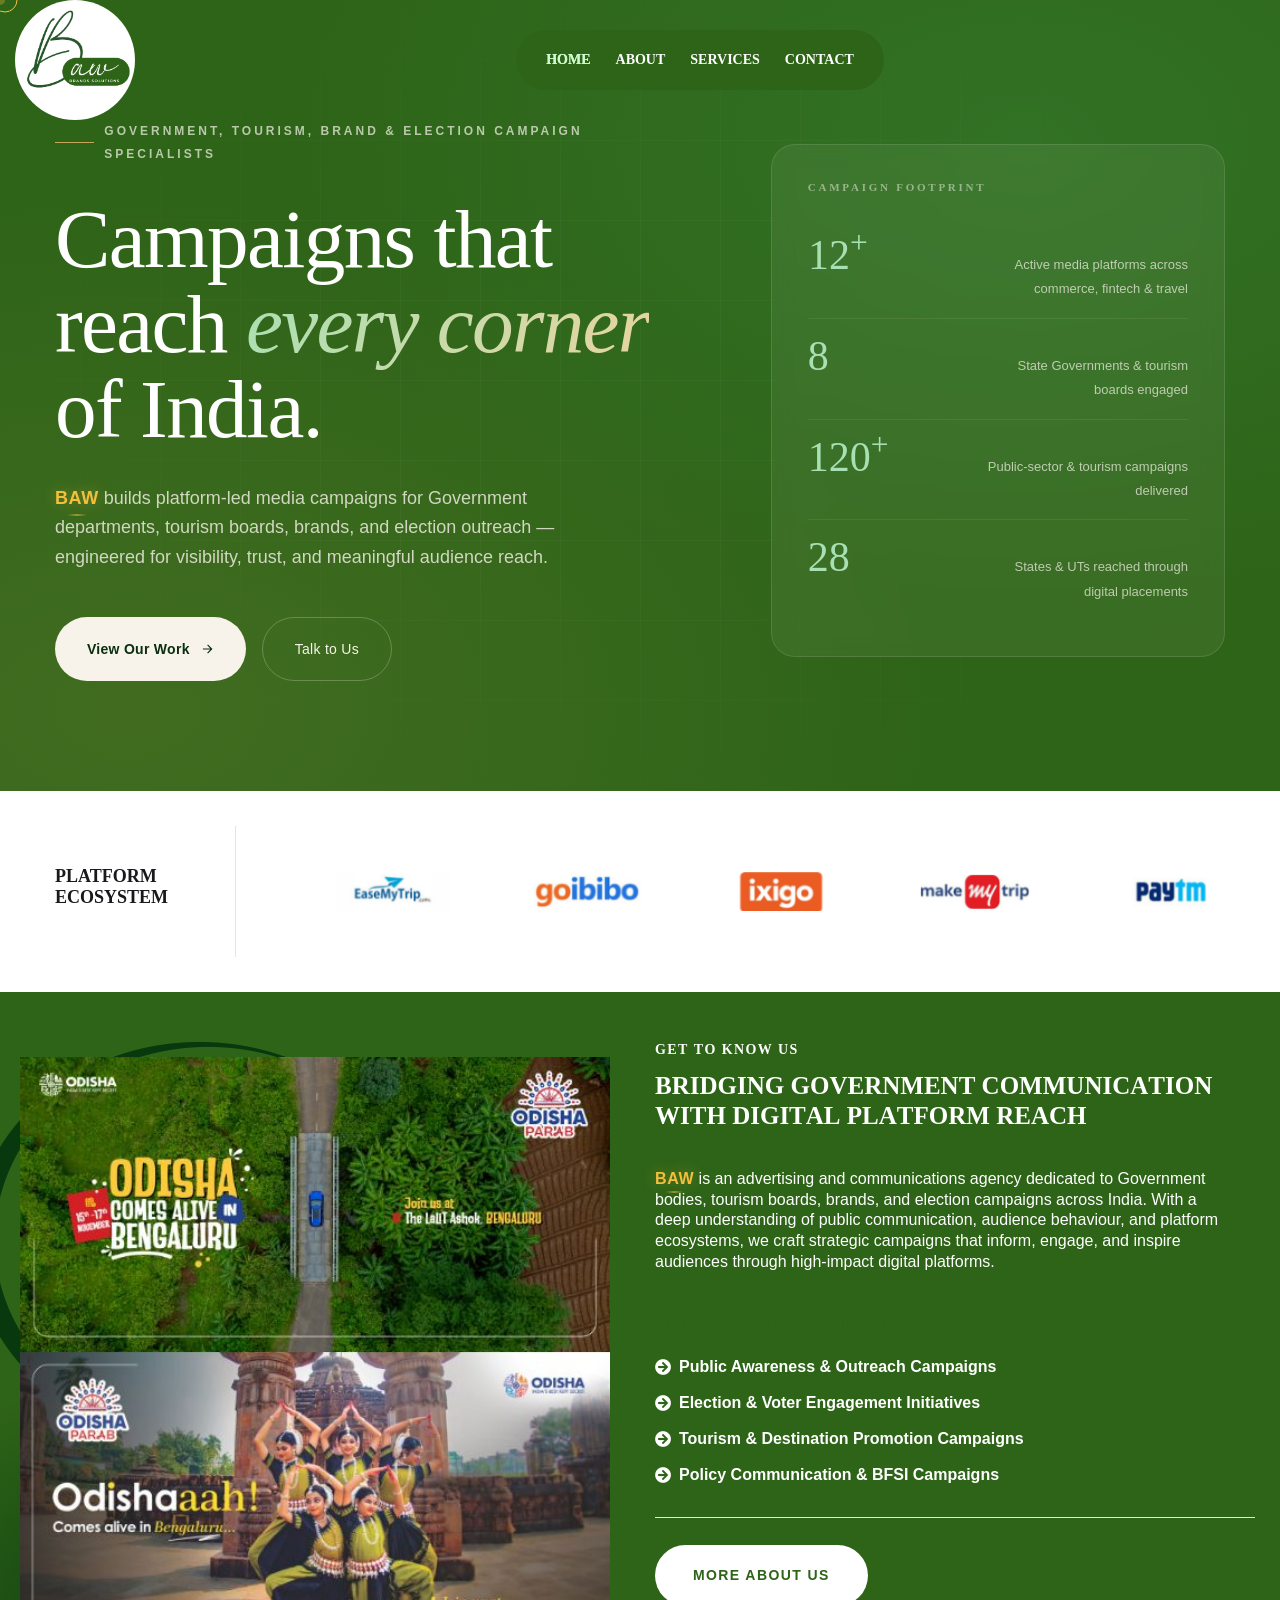
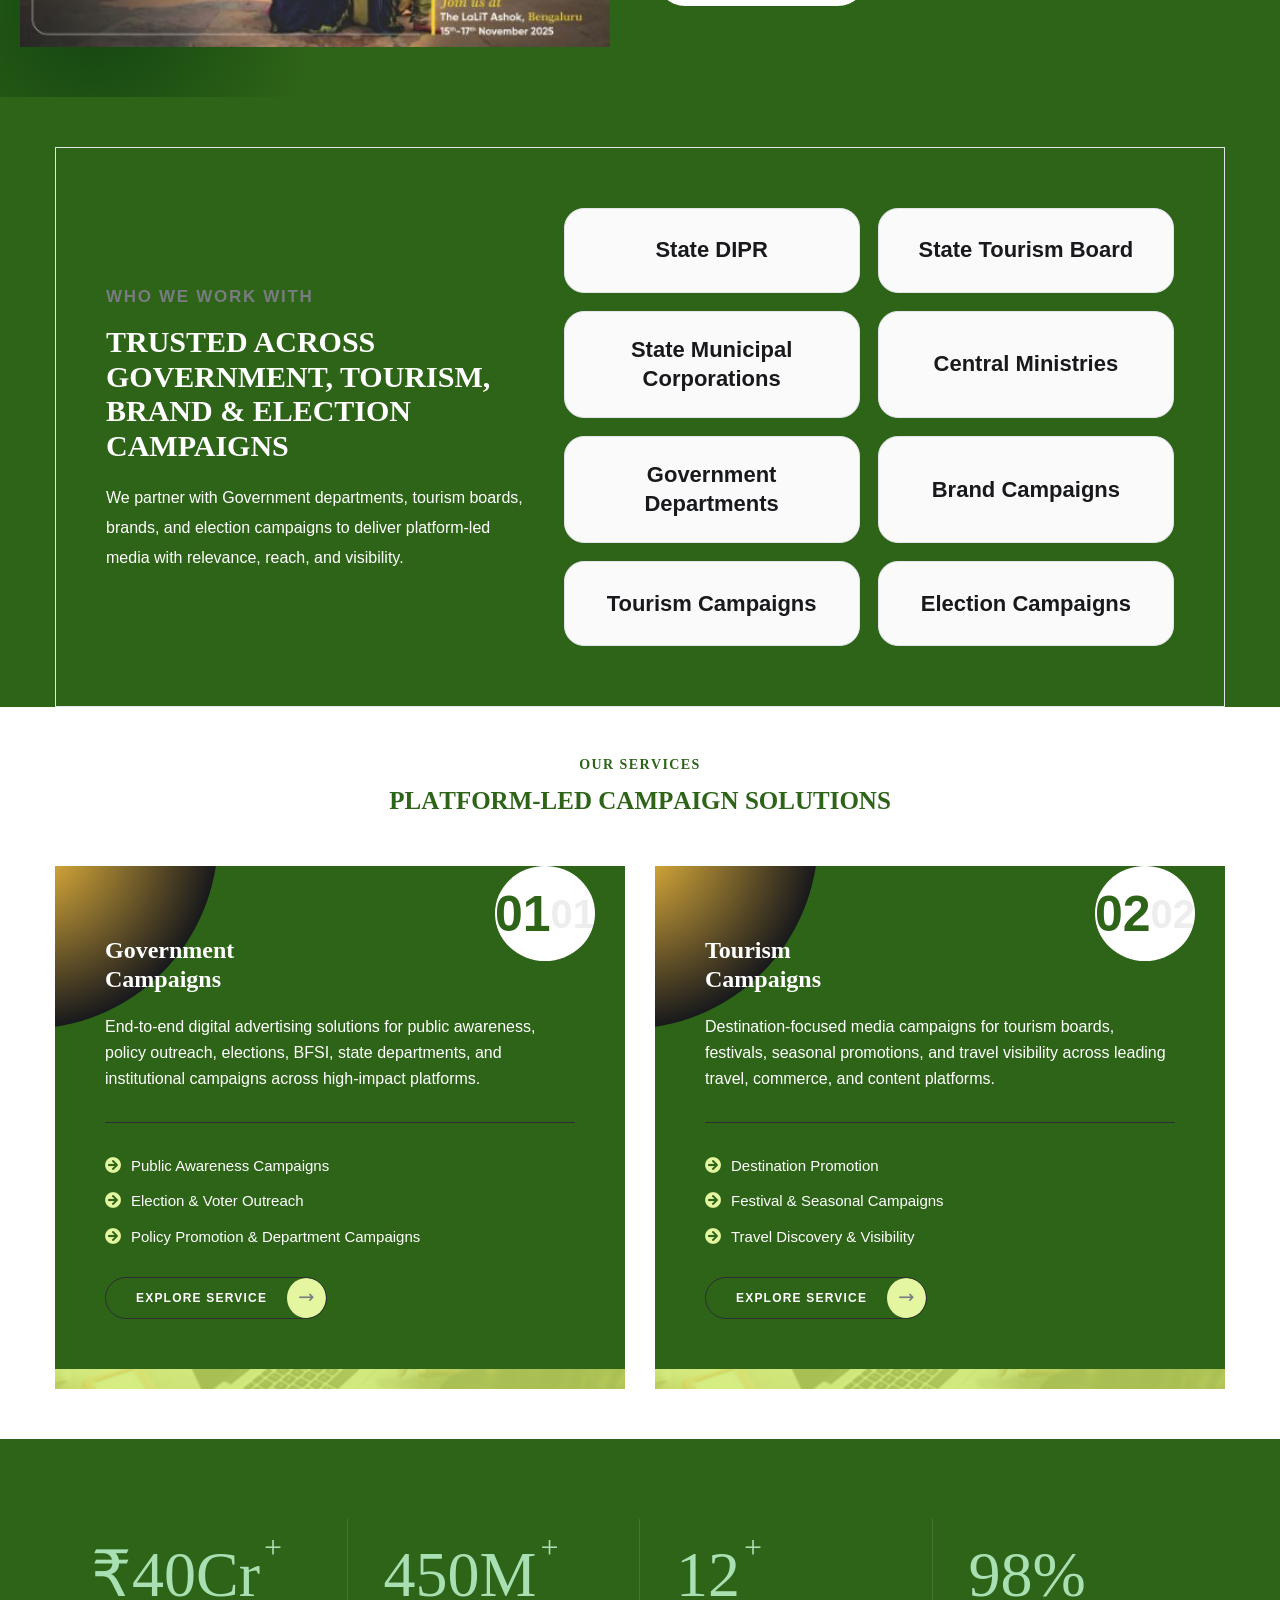
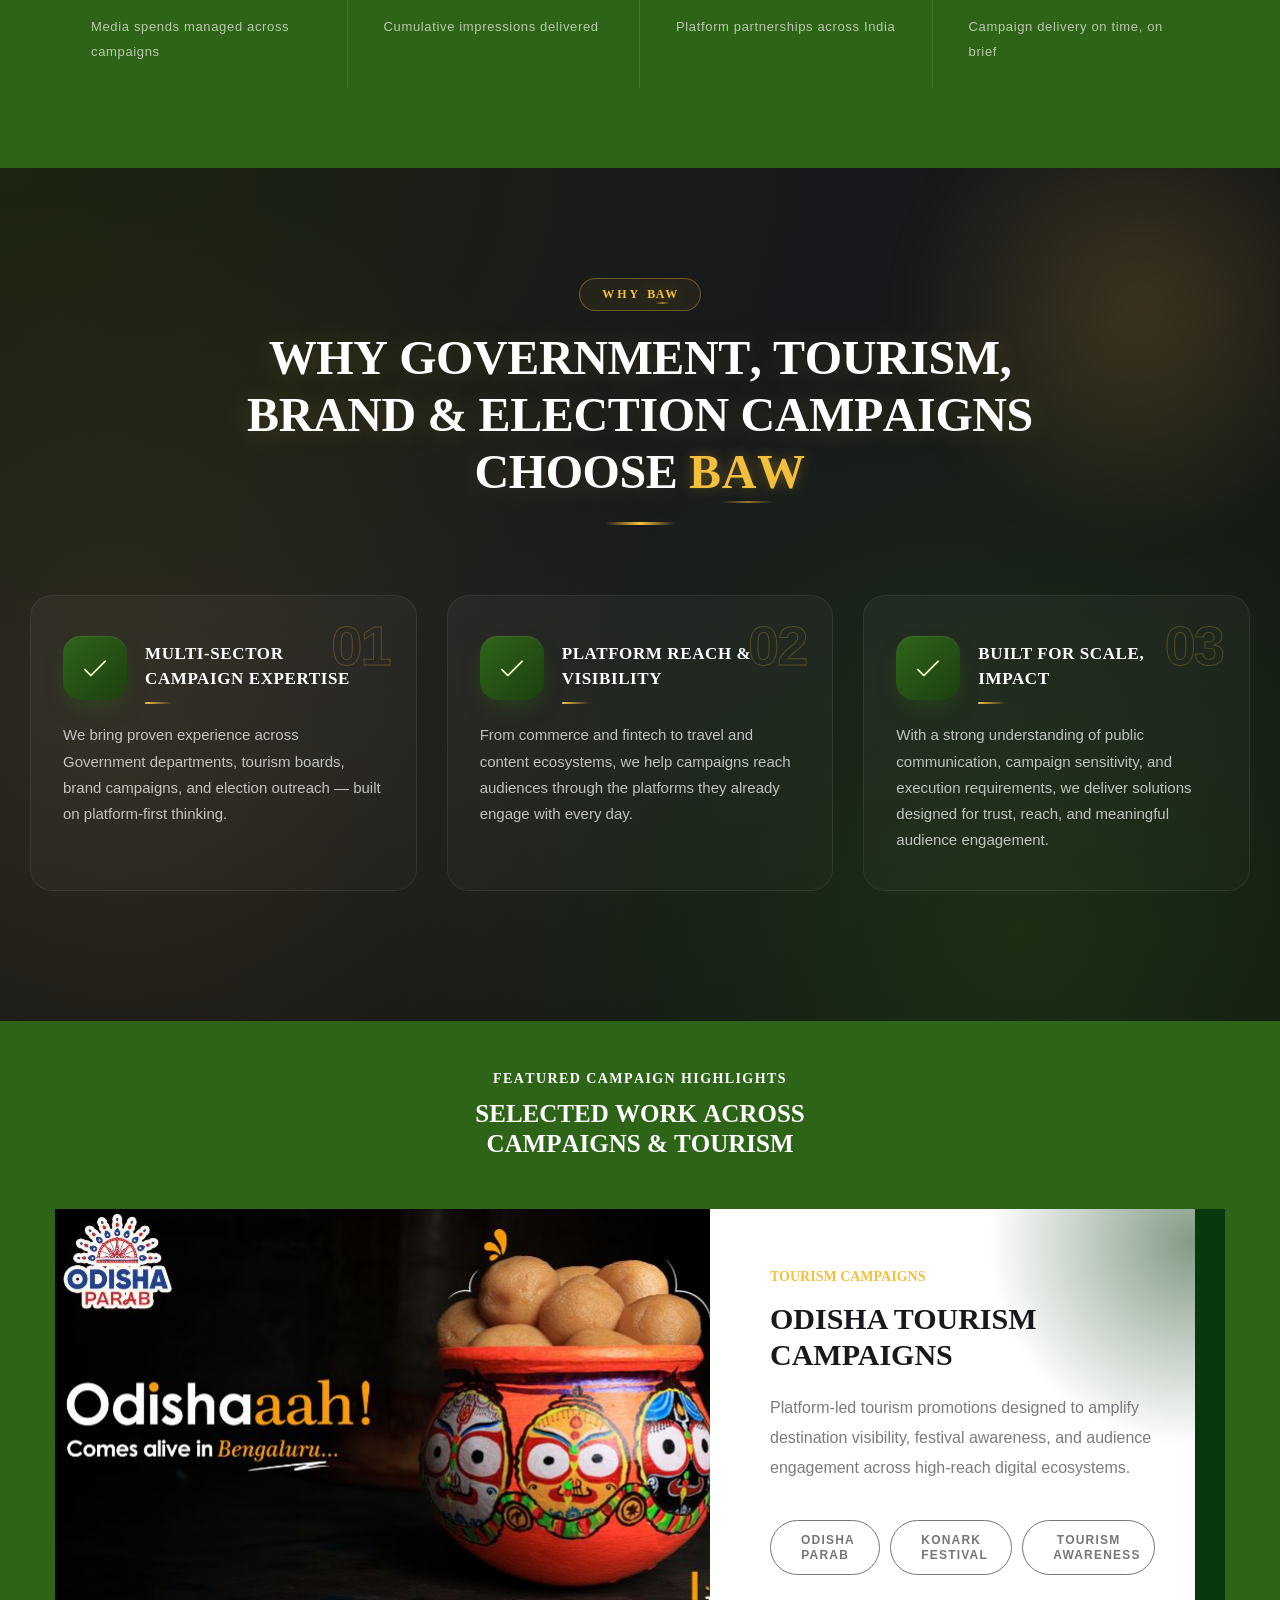
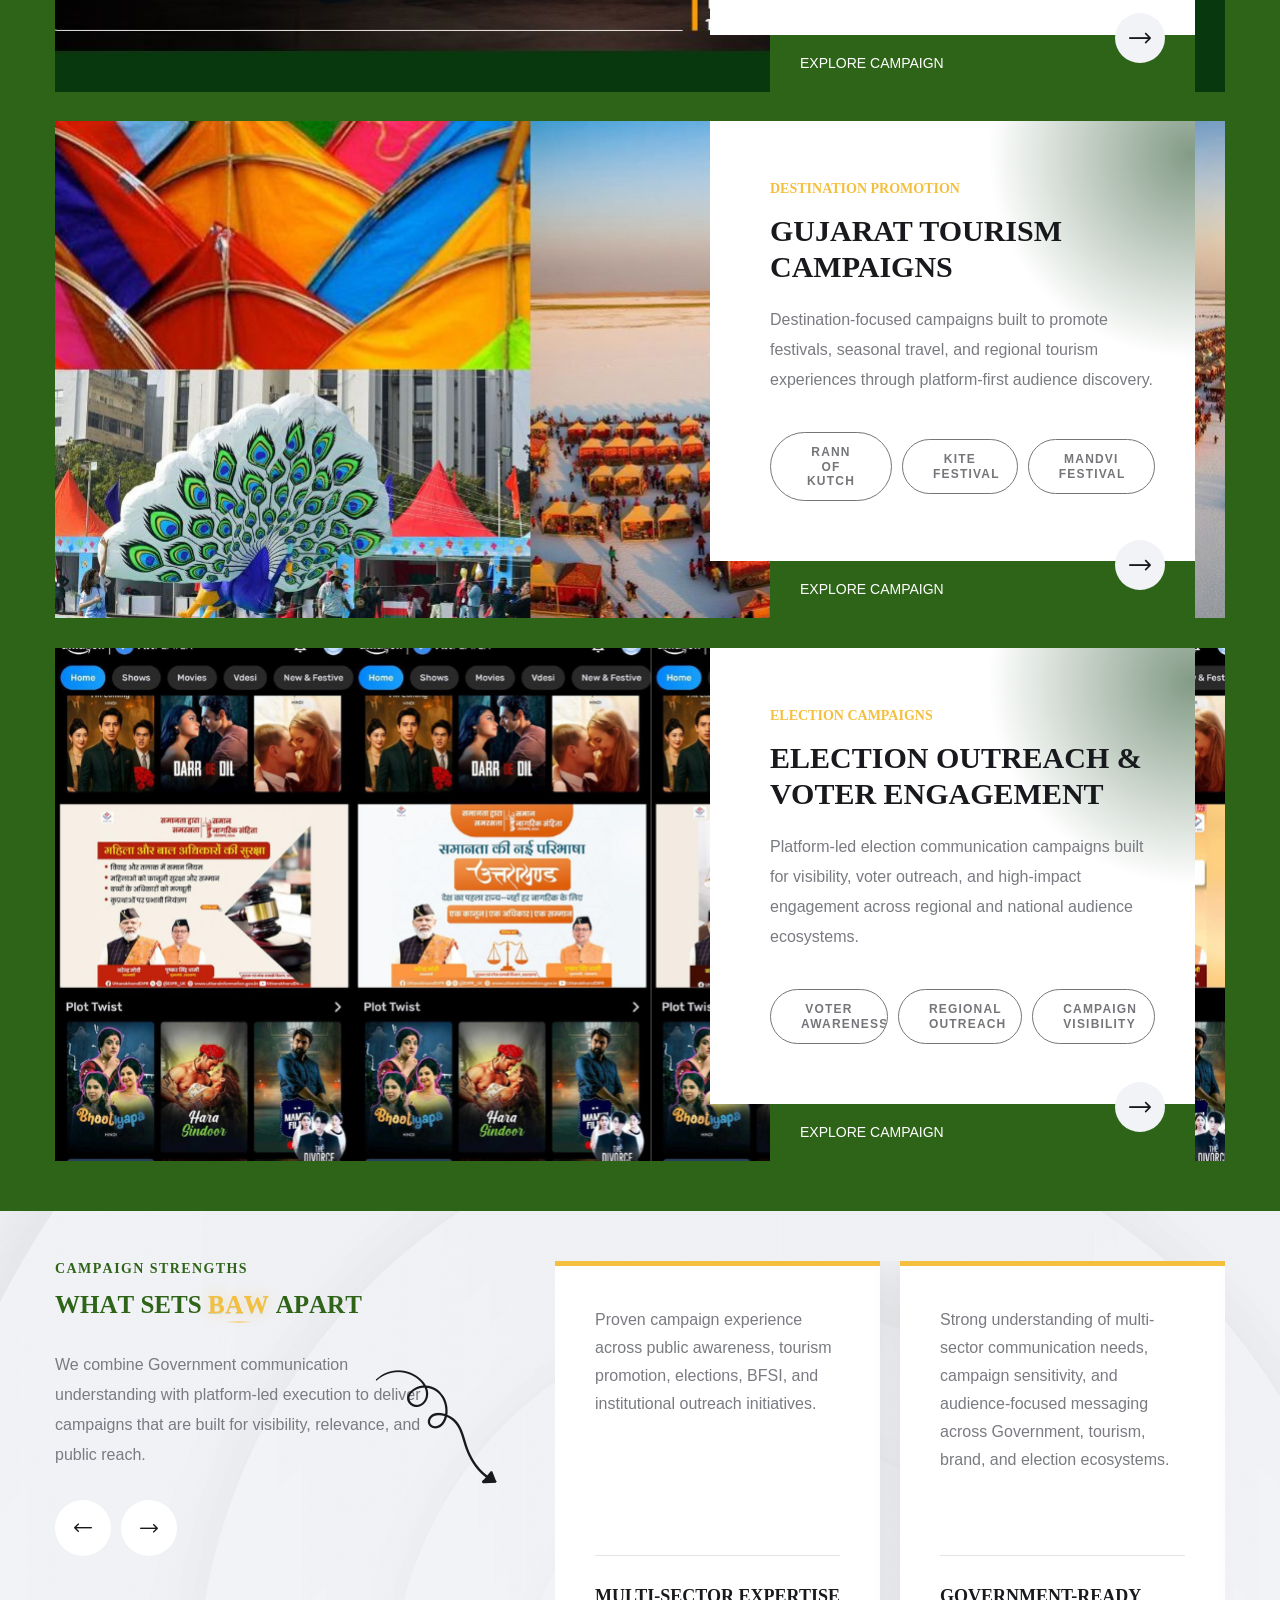
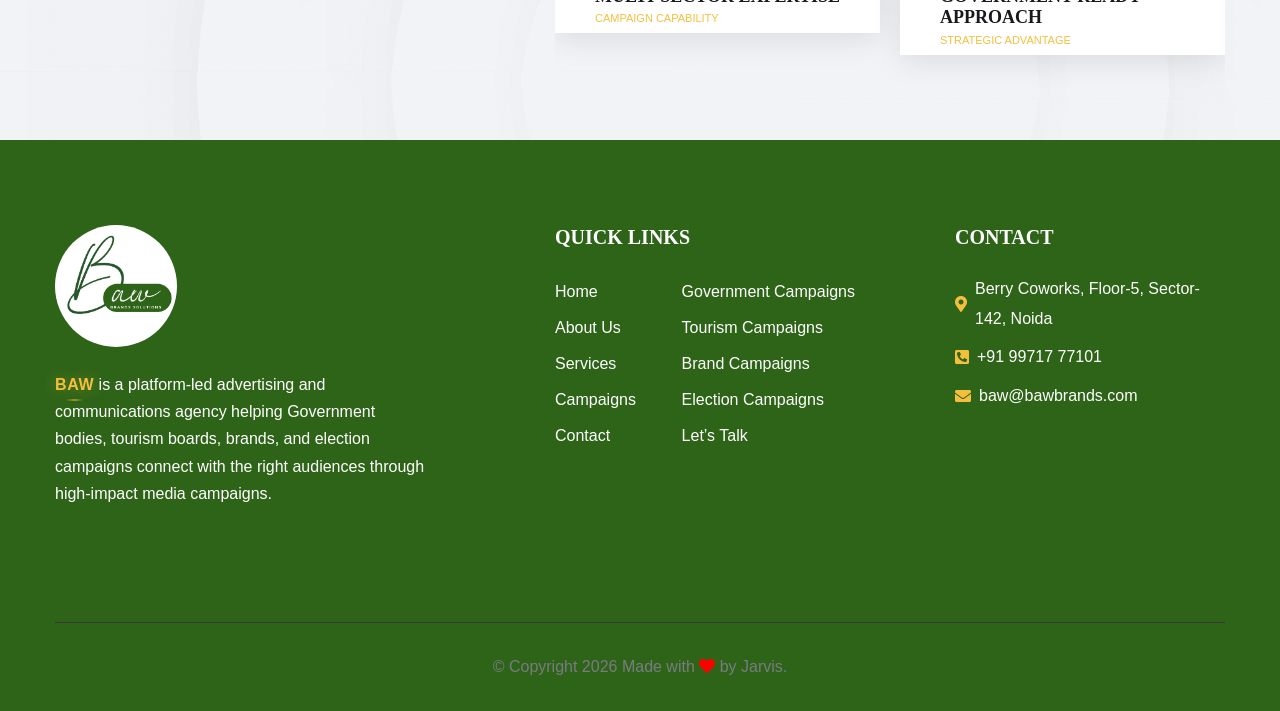
==== commit 81065881: "Updated as per last meet" ====
--- a/index.html
+++ b/index.html
@@ -71,6 +71,8 @@
                                 <ul>
                                     <li><a href="govtcampaigns.html">Government Campaigns</a></li>
                                     <li><a href="tourism.html">Tourism Campaigns</a></li>
+                                    <li><a href="brandcampaigns.html">Brand Campaigns</a></li>
+                                    <li><a href="electioncampaigns.html">Election Campaigns</a></li>
                                 </ul>
                             </li>
                             <li>
@@ -88,9 +90,9 @@
             <div class="container">
                 <div class="hero-grid">
                 <div>
-                    <div class="eyebrow"><span class="line"></span>Government &amp; Tourism Campaign Specialists</div>
+                    <div class="eyebrow"><span class="line"></span>Government, Tourism, Brand &amp; Election Campaign Specialists</div>
                     <h1>Campaigns that<br>reach <em>every corner</em><br>of India.</h1>
-                    <p class="lead">BAW builds platform-led media campaigns for Government departments, public sector institutions, and tourism boards — engineered for visibility, trust, and meaningful audience reach.</p>
+                    <p class="lead"><span class="baw-mark">BAW</span> builds platform-led media campaigns for Government departments, tourism boards, brands, and election outreach — engineered for visibility, trust, and meaningful audience reach.</p>
                     <div class="hero-actions">
                     <a href="#work" class="btn-primary">View Our Work
                         <svg width="14" height="14" viewBox="0 0 24 24" fill="none" stroke="currentColor" stroke-width="2"><path d="M5 12h14M13 5l7 7-7 7"/></svg>
@@ -202,10 +204,10 @@
 
                             <p class="about-area-two__text wow fadeInUp" data-wow-delay="300ms"
                                 data-wow-duration="1500ms">
-                                BAW is an advertising and communications agency dedicated to serving Government bodies,
-                                public sector organizations, and civic initiatives across India. With a deep understanding
-                                of public policy, social impact, and regulatory frameworks, we craft strategic campaigns
-                                that inform, engage, and inspire citizens through high-impact digital platforms.
+                                <span class="baw-mark">BAW</span> is an advertising and communications agency dedicated to Government bodies,
+                                tourism boards, brands, and election campaigns across India. With a deep understanding
+                                of public communication, audience behaviour, and platform ecosystems, we craft strategic
+                                campaigns that inform, engage, and inspire audiences through high-impact digital platforms.
                             </p>
 
                                     <div class="about-area-two__feature">
@@ -248,11 +250,11 @@
                             <div class="trusted-sector__content">
                                 <span class="trusted-sector__tagline">Who We Work With</span>
                                 <h2 class="trusted-sector__title">
-                                    Trusted Across Government & Public Sector Campaigns
+                                    Trusted Across Government, Tourism, Brand & Election Campaigns
                                 </h2>
                                 <p class="trusted-sector__text">
-                                    We work with departments, institutions, tourism bodies, and public sector ecosystems
-                                    to deliver platform-led campaigns with relevance, reach, and visibility.
+                                    We partner with Government departments, tourism boards, brands, and election
+                                    campaigns to deliver platform-led media with relevance, reach, and visibility.
                                 </p>
                             </div>
                         </div>
@@ -264,8 +266,8 @@
                                 <div class="trusted-sector__item">State Municipal Corporations</div>
                                 <div class="trusted-sector__item">Central Ministries</div>
                                 <div class="trusted-sector__item">Government Departments</div>
-                                <div class="trusted-sector__item">Public Sector Undertakings (PSU)</div>
-                                <div class="trusted-sector__item">BFSI</div>
+                                <div class="trusted-sector__item">Brand Campaigns</div>
+                                <div class="trusted-sector__item">Tourism Campaigns</div>
                                 <div class="trusted-sector__item">Election Campaigns</div>
                             </div>
                         </div>
@@ -380,9 +382,9 @@
                     <div class="col-xl-12">
                         <div class="why-choose-one__right">
                             <div class="sec-title text-left">
-                                <h5 class="sec-title__tagline "> why baw </h5>
+                                <h5 class="sec-title__tagline "> why <span class="baw-mark">baw</span> </h5>
                                 <h3 class="sec-title__title ">
-                                    Why Government & Public Sector Campaigns Choose BAW
+                                    Why Government, Tourism, Brand & Election Campaigns Choose <span class="baw-mark">BAW</span>
                                 </h3>
                             </div>
 
@@ -395,11 +397,11 @@
                                             <div class="why-choose__item__icon">
                                                 <i class="icon-tick"></i>
                                             </div>
-                                            <h4 class="why-choose__item__title">Public Sector Campaign </h4>
+                                            <h4 class="why-choose__item__title">Multi-Sector Campaign Expertise</h4>
                                         </div>
                                         <p class="why-choose__item__text">
-                                            We bring proven experience working across Government departments, public sector
-                                            organizations, civic initiatives, and institutional communication campaigns.
+                                            We bring proven experience across Government departments, tourism boards,
+                                            brand campaigns, and election outreach — built on platform-first thinking.
                                         </p>
                                     </div>
                                 </li>
@@ -410,7 +412,7 @@
                                             <div class="why-choose__item__icon">
                                                 <i class="icon-tick"></i>
                                             </div>
-                                            <h4 class="why-choose__item__title">Platform-Led Reach & Visibility</h4>
+                                            <h4 class="why-choose__item__title">Platform Reach & Visibility</h4>
                                         </div>
                                         <p class="why-choose__item__text">
                                             From commerce and fintech to travel and content ecosystems, we help campaigns
@@ -425,7 +427,7 @@
                                             <div class="why-choose__item__icon">
                                                 <i class="icon-tick"></i>
                                             </div>
-                                            <h4 class="why-choose__item__title">Built for Scale, Compliance & Impact</h4>
+                                            <h4 class="why-choose__item__title">Built for Scale, Impact</h4>
                                         </div>
                                         <p class="why-choose__item__text">
                                             With a strong understanding of public communication, campaign sensitivity,
@@ -508,24 +510,25 @@
                             <!-- Project 3 -->
                             <div class="project-two__item">
                                 <div class="project-two__thumb hover:shine"
-                                    style="background-image: url(assets/images/project/project-2-3.jpg);"></div>
+                                    style="background-image: url(assets/images/pcc.png);"></div>
                                 <div class="project-two__content">
                                     <div class="project-two__content__inner">
-                                        <h6 class="project-two__subtitle">Government Campaigns</h6>
-                                        <h2 class="project-two__title">Public Sector & Department Campaigns</h2>
+                                        <h6 class="project-two__subtitle">Election Campaigns</h6>
+                                        <h2 class="project-two__title">Election Outreach & Voter Engagement</h2>
                                         <p class="project-two__text">
-                                            Strategic communication campaigns for state departments, public sector
-                                            organizations, public awareness initiatives, and institutional outreach.
+                                            Platform-led election communication campaigns built for visibility,
+                                            voter outreach, and high-impact engagement across regional and
+                                            national audience ecosystems.
                                         </p>
                                         <div class="project-two__tag">
-                                            <button class="cilox-btn">State DIPR</button>
-                                            <button class="cilox-btn">BFSI</button>
-                                            <button class="cilox-btn">Election Outreach</button>
+                                            <button class="cilox-btn">Voter Awareness</button>
+                                            <button class="cilox-btn">Regional Outreach</button>
+                                            <button class="cilox-btn">Campaign Visibility</button>
                                         </div>
                                     </div>
                                     <div class="project-two__content__bottom">
                                         <span>Explore Campaign</span>
-                                        <a href="govtcampaigns.html" class="cilox-btn__icon"><i class="icon-right-arrow"></i></a>
+                                        <a href="electioncampaigns.html" class="cilox-btn__icon"><i class="icon-right-arrow"></i></a>
                                     </div>
                                 </div>
                             </div>
@@ -548,7 +551,7 @@
                         <div class="testimonials-one__content">
                             <div class="sec-title text-left">
                                 <h5 class="sec-title__tagline "> Campaign strengths </h5>
-                                <h3 class="sec-title__title ">What Sets <br> BAW Apart</h3>
+                                <h3 class="sec-title__title ">What Sets <span class="baw-mark">BAW</span> Apart</h3>
                             </div>
 
                             <p class="testimonials-one__top__text">
@@ -617,8 +620,8 @@
                                         data-wow-delay="100ms">
                                         
                                         <p class="testimonials-card__text">
-                                            Strong understanding of public-sector communication needs, campaign sensitivity,
-                                            and audience-focused messaging across Government ecosystems.
+                                            Strong understanding of multi-sector communication needs, campaign sensitivity,
+                                            and audience-focused messaging across Government, tourism, brand, and election ecosystems.
                                         </p>
                                         <div class="testimonials-card__autor">
                                             <h4 class="testimonials-card__author">Government-Ready Approach</h4>
@@ -700,7 +703,7 @@
         <!-- TESTIMONIAL ENDS   -->
 
         <footer class="main-footer">
-            <div class="main-footer__bg" style="background-color:#08380E"></div>
+            <div class="main-footer__bg" style="background-color:#2E6418"></div>
             <div class="main-footer__middle">
                 <div class="container">
                     <div class="row gutter-y-40">
@@ -708,14 +711,14 @@
                         <!-- Footer About -->
                         <div class="col-md-6 col-xl-4 col-lg-4 wow fadeInUp" data-wow-delay="00ms">
                             <a href="index.html" class="footer-logo">
-                                <img src="assets/images/bawlogo2.jpeg" width="122" alt="BAW Logo">
+                                <img src="assets/images/bawlogo2.jpeg" width="122" alt="BAW Logo" class="rounded-circle">
                             </a>
 
                             <div class="footer-widget footer-widget--about mt-4">
                                 <p class="footer-widget__text">
-                                    BAW is a platform-led advertising and communications agency helping Government bodies,
-                                    public sector organizations, tourism boards, and civic initiatives connect with the
-                                    right audiences through high-impact media campaigns.
+                                    <span class="baw-mark">BAW</span> is a platform-led advertising and communications agency helping Government bodies,
+                                    tourism boards, brands, and election campaigns connect with the right audiences
+                                    through high-impact media campaigns.
                                 </p>
 
                             </div>
@@ -731,13 +734,14 @@
                                         <li><a href="about.html">About Us</a></li>
                                         <li><a href="services.html">Services</a></li>
                                         <li><a href="govtcampaigns.html">Campaigns</a></li>
-                                        <li><a href="tourism.html">Tourism</a></li>
+                                        <li><a href="contact.html">Contact</a></li>
                                     </ul>
 
                                     <ul class="list-unstyled footer-widget__links">
-                                        <li><a href="contact.html">Contact</a></li>
                                         <li><a href="govtcampaigns.html">Government Campaigns</a></li>
                                         <li><a href="tourism.html">Tourism Campaigns</a></li>
+                                        <li><a href="brandcampaigns.html">Brand Campaigns</a></li>
+                                        <li><a href="electioncampaigns.html">Election Campaigns</a></li>
                                         <li><a href="contact.html">Let’s Talk</a></li>
                                     </ul>
                                 </div>
@@ -789,7 +793,7 @@
 
             <div class="logo-box">
                 <a href="index.html" aria-label="logo image"><img src="assets/images/logo-light.png" width="123"
-                        alt="logo"></a>
+                        alt="logo" class="rounded-circle"></a>
             </div>
             <div class="mobile-nav__container"></div>
 
--- a/assets/css/cilox.css
+++ b/assets/css/cilox.css
@@ -244,7 +244,7 @@
   border: none;
   outline: none !important;
   background-color: white;
-  color: #08380e;
+  color: #2E6418;
   letter-spacing: 0.1em;
   padding: 21px 38px;
   font-size: 14px;
@@ -320,7 +320,7 @@
 .sec-title__tagline {
   margin: 0;
   font-size: 14px;
-  color: #08380e;
+  color: #2E6418;
   font-weight: bold;
   text-transform: uppercase;
   line-height: 1.2;
@@ -329,7 +329,7 @@
 }
 .sec-title__title {
   font-size: 25px;
-  color: #08380e;
+  color: #2E6418;
   font-weight: bold;
   text-transform: uppercase;
   line-height: 1.2;
@@ -364,7 +364,7 @@
 --------------------------------------------------------------*/
 body {
   font-family: var(--cilox-font, "Instrument Sans", sans-serif);
-  color: #08380e;
+  color: #2E6418;
   font-size: 16px;
   line-height: 1.875;
   font-weight: 500;
@@ -634,7 +634,7 @@
 .scroll-top-value {
   height: calc(100% - 6px);
   width: calc(100% - 6px);
-  background-color: #08380e;
+  background-color: #2E6418;
   color: var(--cilox-white, #fff);
   border-radius: 50%;
   display: grid;
@@ -1496,7 +1496,7 @@
   transform: scale(1.1);
 }
 .team-card:hover .team-card__image::after {
-  background-color: #08380e;
+  background-color: #2E6418;
 }
 
 .team-details {
@@ -2040,10 +2040,11 @@
 .contact-top__item {
   box-shadow: 0px 0px 60px 0px rgba(0, 0, 0, 0.07);
   position: relative;
-  background-color: #08380e;
+  background-color: #2E6418;
   padding: 50px 70px 50px 50px;
   z-index: 1;
   overflow: hidden;
+  height: 265px;
 }
 @media (max-width: 1199px) and (min-width: 768px), (max-width: 500px) {
   .contact-top__item {
@@ -2117,7 +2118,7 @@
 .contact-area .form-one__group .bootstrap-select > .dropdown-toggle,
 .contact-area .form-one__group textarea,
 .contact-area .form-one__group input {
-  background-color: #08380e;
+  background-color: #2E6418;
   position: relative;
   height: 60px;
   border: 1px solid white;
@@ -2824,7 +2825,7 @@
   background-color: transparent;
 }
 .main-header--two .main-header__nav {
-  background-color: #08380e;
+  background-color: #2E6418;
   border-radius: 50px;
   padding-left: 30px;
   padding-right: 30px;
@@ -2918,7 +2919,7 @@
   right: 0;
   z-index: 999;
   top: 0;
-  background-color: #08380e;
+  background-color: #2E6418;
   transform: translateY(-100%);
   box-shadow: 0px 3px 18px rgba(var(--cilox-black-rgb, 24, 25, 28), 0.07);
   transition: 0.6s cubic-bezier(0.24, 0.74, 0.58, 1);
@@ -3456,7 +3457,7 @@
   right: 0;
   width: 304px;
   height: 223px;
-  background-color: #08380e;
+  background-color: #2E6418;
 }
 @media (max-width: 1199px) {
   .why-choose-one__thumb::after {
@@ -3548,9 +3549,8 @@
   .why-choose-one__list
   .why-choose__item
   .why-choose__item__title {
-  font-size: 20px;
+  font-size: 18px;
   color: var(--cilox-white, #fff);
-  font-weight: bold;
   text-transform: uppercase;
   line-height: 1.5;
   text-align: left;
@@ -3666,6 +3666,279 @@
   z-index: -1;
 }
 
+/* ============================================
+   WHY CHOOSE US — ENHANCED PREMIUM UI
+   ============================================ */
+.why-choose-one {
+  background: radial-gradient(ellipse at top left, #1d2410 0%, #18191c 45%, #0f1010 100%);
+  overflow: hidden;
+  padding-top: 110px;
+  padding-bottom: 130px;
+}
+.why-choose-one::before {
+  content: "";
+  position: absolute;
+  top: -120px;
+  right: -120px;
+  width: 520px;
+  height: 520px;
+  background: radial-gradient(circle, rgba(245, 191, 62, 0.18) 0%, rgba(245, 191, 62, 0) 65%);
+  border-radius: 50%;
+  filter: blur(20px);
+  z-index: 0;
+  animation: whyChooseFloat 12s ease-in-out infinite;
+}
+.why-choose-one::after {
+  background-image: none;
+  background: radial-gradient(circle at 80% 90%, rgba(46, 100, 24, 0.35) 0%, rgba(46, 100, 24, 0) 50%),
+              radial-gradient(circle at 10% 70%, rgba(245, 191, 62, 0.10) 0%, rgba(245, 191, 62, 0) 45%);
+  opacity: 1;
+}
+@keyframes whyChooseFloat {
+  0%, 100% { transform: translate(0, 0) scale(1); }
+  50% { transform: translate(-30px, 40px) scale(1.08); }
+}
+
+.why-choose-one .container-fluid {
+  max-width: 1480px;
+  padding-left: 30px;
+  padding-right: 30px;
+  position: relative;
+  z-index: 2;
+}
+
+.why-choose-one .sec-title {
+  margin-bottom: 70px;
+  text-align: center !important;
+  position: relative;
+}
+.why-choose-one .sec-title__tagline {
+  display: inline-block;
+  position: relative;
+  padding: 8px 22px;
+  border: 1px solid rgba(245, 191, 62, 0.35);
+  border-radius: 30px;
+  background: rgba(245, 191, 62, 0.06);
+  color: #f5bf3e;
+  letter-spacing: 3px;
+  font-size: 12px;
+  font-weight: 600;
+  text-transform: uppercase;
+  margin-bottom: 20px;
+  -webkit-backdrop-filter: blur(8px);
+  backdrop-filter: blur(8px);
+}
+.why-choose-one .sec-title__tagline::before,
+.why-choose-one .sec-title__tagline::after {
+  display: none;
+}
+.why-choose-one .sec-title .sec-title__title {
+  font-size: 48px;
+  line-height: 1.18;
+  font-weight: 700;
+  color: #ffffff;
+  letter-spacing: -0.4px;
+  text-shadow: 0 2px 30px rgba(245, 191, 62, 0.18);
+  max-width: 900px;
+  margin-left: auto;
+  margin-right: auto;
+}
+.why-choose-one .sec-title .sec-title__title::after {
+  content: "";
+  display: block;
+  width: 70px;
+  height: 3px;
+  margin: 22px auto 0;
+  background: linear-gradient(90deg, transparent, #f5bf3e, transparent);
+  border-radius: 3px;
+}
+@media (max-width: 991px) {
+  .why-choose-one .sec-title .sec-title__title { font-size: 34px; }
+}
+@media (max-width: 575px) {
+  .why-choose-one .sec-title .sec-title__title { font-size: 26px; }
+}
+
+.why-choose-one__right {
+  margin-left: 0;
+  margin-bottom: 0;
+}
+
+.why-choose-one .why-choose-one__list {
+  display: grid;
+  grid-template-columns: repeat(3, 1fr);
+  gap: 30px;
+  align-items: stretch;
+  margin: 0;
+  padding: 0;
+  counter-reset: whychoose;
+}
+@media (max-width: 991px) {
+  .why-choose-one .why-choose-one__list {
+    grid-template-columns: repeat(2, 1fr);
+    gap: 24px;
+  }
+}
+@media (max-width: 575px) {
+  .why-choose-one .why-choose-one__list {
+    grid-template-columns: 1fr;
+    gap: 22px;
+  }
+}
+.why-choose-one .why-choose-one__list li {
+  list-style: none;
+  margin: 0 !important;
+  padding: 0 !important;
+  border: none !important;
+  display: flex;
+}
+.why-choose-one .why-choose-one__list li + li {
+  margin-left: 0 !important;
+  border-left: none !important;
+  padding-left: 0 !important;
+}
+
+.why-choose-one .why-choose-one__list .why-choose__item {
+  position: relative;
+  width: 100%;
+  padding: 40px 32px 36px;
+  border-radius: 22px;
+  background: linear-gradient(160deg, rgba(255, 255, 255, 0.045) 0%, rgba(255, 255, 255, 0.015) 100%);
+  border: 1px solid rgba(255, 255, 255, 0.07);
+  -webkit-backdrop-filter: blur(12px);
+  backdrop-filter: blur(12px);
+  overflow: hidden;
+  transition: transform 0.5s cubic-bezier(0.2, 0.8, 0.2, 1),
+              border-color 0.4s ease,
+              box-shadow 0.5s ease,
+              background 0.5s ease;
+  counter-increment: whychoose;
+}
+.why-choose-one .why-choose-one__list .why-choose__item::before {
+  content: "0" counter(whychoose);
+  position: absolute;
+  top: 22px;
+  right: 26px;
+  font-size: 56px;
+  font-weight: 800;
+  line-height: 1;
+  color: transparent;
+  -webkit-text-stroke: 1px rgba(245, 191, 62, 0.25);
+  letter-spacing: -2px;
+  transition: -webkit-text-stroke 0.4s ease, color 0.4s ease, transform 0.5s ease;
+  pointer-events: none;
+}
+.why-choose-one .why-choose-one__list .why-choose__item::after {
+  content: "";
+  position: absolute;
+  inset: 0;
+  border-radius: 22px;
+  padding: 1px;
+  background: linear-gradient(135deg, rgba(245, 191, 62, 0.55), rgba(46, 100, 24, 0.4) 50%, rgba(245, 191, 62, 0));
+  -webkit-mask: linear-gradient(#000 0 0) content-box, linear-gradient(#000 0 0);
+          mask: linear-gradient(#000 0 0) content-box, linear-gradient(#000 0 0);
+  -webkit-mask-composite: xor;
+          mask-composite: exclude;
+  opacity: 0;
+  transition: opacity 0.5s ease;
+  pointer-events: none;
+}
+.why-choose-one .why-choose-one__list .why-choose__item:hover {
+  transform: translateY(-10px);
+  background: linear-gradient(160deg, rgba(245, 191, 62, 0.07) 0%, rgba(46, 100, 24, 0.06) 100%);
+  border-color: rgba(245, 191, 62, 0.18);
+  box-shadow: 0 30px 60px -25px rgba(0, 0, 0, 0.7),
+              0 0 40px -10px rgba(245, 191, 62, 0.25);
+}
+.why-choose-one .why-choose-one__list .why-choose__item:hover::after { opacity: 1; }
+.why-choose-one .why-choose-one__list .why-choose__item:hover::before {
+  -webkit-text-stroke: 1px rgba(245, 191, 62, 0.55);
+  transform: translateY(-2px);
+}
+
+.why-choose-one .why-choose-one__list .why-choose__item .why-choose__item__top {
+  gap: 18px;
+  margin-bottom: 22px;
+  position: relative;
+  z-index: 2;
+}
+.why-choose-one .why-choose-one__list .why-choose__item .why-choose__item__icon {
+  width: 64px;
+  height: 64px;
+  border-radius: 18px;
+  background: linear-gradient(135deg, #2E6418 0%, #1d4010 100%);
+  color: #f3fbcc;
+  font-size: 22px;
+  position: relative;
+  flex-shrink: 0;
+  box-shadow: 0 10px 25px -10px rgba(46, 100, 24, 0.7),
+              inset 0 1px 0 rgba(255, 255, 255, 0.1);
+  transition: transform 0.5s cubic-bezier(0.2, 0.8, 0.2, 1),
+              background 0.4s ease,
+              box-shadow 0.5s ease;
+}
+.why-choose-one .why-choose-one__list .why-choose__item .why-choose__item__icon::before {
+  content: "";
+  position: absolute;
+  inset: -6px;
+  border-radius: 22px;
+  border: 1px dashed rgba(245, 191, 62, 0.25);
+  opacity: 0;
+  transition: opacity 0.4s ease, transform 0.6s ease;
+  transform: rotate(0deg);
+}
+.why-choose-one .why-choose-one__list .why-choose__item:hover .why-choose__item__icon {
+  background: linear-gradient(135deg, #f5bf3e 0%, #2E6418 100%);
+  color: #18191c;
+  transform: rotate(-8deg) scale(1.06);
+  box-shadow: 0 14px 30px -8px rgba(245, 191, 62, 0.5),
+              inset 0 1px 0 rgba(255, 255, 255, 0.25);
+}
+.why-choose-one .why-choose-one__list .why-choose__item:hover .why-choose__item__icon::before {
+  opacity: 1;
+  transform: rotate(45deg);
+}
+
+.why-choose-one .why-choose-one__list .why-choose__item .why-choose__item__title {
+  font-size: 17px;
+  font-weight: 700;
+  letter-spacing: 0.6px;
+  text-transform: uppercase;
+  color: #ffffff;
+  position: relative;
+  padding-bottom: 4px;
+}
+.why-choose-one .why-choose-one__list .why-choose__item .why-choose__item__title::after {
+  content: "";
+  position: absolute;
+  left: 0;
+  bottom: -8px;
+  width: 28px;
+  height: 2px;
+  background: linear-gradient(90deg, #f5bf3e, transparent);
+  border-radius: 2px;
+  transition: width 0.4s ease;
+}
+.why-choose-one .why-choose-one__list .why-choose__item:hover .why-choose__item__title::after {
+  width: 56px;
+}
+
+.why-choose-one .why-choose-one__list .why-choose__item .why-choose__item__text {
+  font-size: 15px;
+  line-height: 1.75;
+  color: rgba(255, 255, 255, 0.72);
+  position: relative;
+  z-index: 2;
+  margin-top: 14px;
+}
+
+@media (max-width: 575px) {
+  .why-choose-one { padding-top: 70px; padding-bottom: 80px; }
+  .why-choose-one .sec-title { margin-bottom: 40px; }
+  .why-choose-one .why-choose-one__list .why-choose__item { padding: 32px 24px 28px; }
+  .why-choose-one .why-choose-one__list .why-choose__item::before { font-size: 44px; top: 18px; right: 20px; }
+}
+
 .why-choose-three {
   position: relative;
   z-index: 2;
@@ -4169,7 +4442,7 @@
   transition: all 400ms ease;
 }
 .testimonials-one__custome-navs button:hover {
-  background-color: #08380e;
+  background-color: #2E6418;
   color: white;
   border-color: transparent;
 }
@@ -4225,6 +4498,7 @@
   margin-bottom: 30px;
   padding-bottom: 30px;
   border-bottom: 1px solid var(--cilox-border-color, #e2e4e9);
+  height: 250px;
 }
 .testimonials-card__author {
   font-size: 18px;
@@ -9363,7 +9637,7 @@
   background-repeat: no-repeat;
   background-size: cover;
   opacity: 0.8;
-  background-color: #08380e;
+  background-color: #2E6418;
   z-index: -1;
 }
 .page-header__title {
@@ -9958,7 +10232,7 @@
   transform: rotateY(180deg);
 }
 .main-slider-two__slick-button:hover {
-  background-color: #08380e;
+  background-color: #2E6418;
   color: white;
 }
 .main-slider-two__item {
@@ -11075,7 +11349,7 @@
   display: flex;
   align-items: center;
   justify-content: center;
-  background-color: #08380e;
+  background-color: #2E6418;
   color: white;
   font-size: 13px;
   transition: all 0.4s ease-in-out;
@@ -11405,7 +11679,7 @@
   font-weight: 600;
   text-transform: uppercase;
   line-height: 1.2;
-  color: #08380e;
+  color: #2E6418;
   letter-spacing: 0.1px;
   margin-bottom: 15px;
 }
@@ -12217,7 +12491,7 @@
 .service-two-card__content {
   position: relative;
   z-index: 1;
-  background-color: #08380e;
+  background-color: #2E6418;
   padding: 50px;
   overflow: hidden;
 }
@@ -12365,7 +12639,7 @@
   counter-increment: serviceTwo;
   content: "0" counter(serviceTwo) "";
   font-size: 50px;
-  color: #08380e;
+  color: #2E6418;
   text-transform: uppercase;
   line-height: 1.2;
   text-align: left;
@@ -14038,7 +14312,7 @@
   border-color: var(--cilox-base, #f5bf3e);
 }
 .project-two__content__bottom {
-  background-color: #08380e;
+  background-color: #2E6418;
   margin-left: 60px;
   display: flex;
   align-items: center;
@@ -15165,8 +15439,8 @@
 
 .trusted-sector__item:hover {
   transform: translateY(-4px);
-  border-color: #08380e;
-  background-color: #08380e;
+  border-color: #2E6418;
+  background-color: #2E6418;
   color: white;
 }
 
@@ -15232,10 +15506,11 @@
   font-weight: 700;
   color: rgba(24, 25, 28, 0.08);
   line-height: 1;
+  border-radius: 50%;
 }
 
 .bgg {
-  background-color: #08380e;
+  background-color: #2E6418;
 }
 
 .map-wrapper {
@@ -15256,7 +15531,7 @@
 /* ============ HERO ============ */
 .hero {
   position: relative;
-  background: #0a2e10;
+  background: #2E6418;
   color: #f7f3ea;
   padding: 140px 0 110px;
   overflow: hidden;
@@ -15475,7 +15750,7 @@
 
 /* ============ NUMBERS BAND ============ */
 .numbers {
-  background: #0a2e10;
+  background: #2E6418;
   color: #f7f3ea;
   padding: 80px 0;
 }
@@ -15525,4 +15800,246 @@
   font-size: 13px;
   color: rgba(247, 243, 234, 0.7);
   letter-spacing: 0.05em;
+}
+
+/* ============================================
+   SERVICES PAGE — INTRO BAND + PREMIUM CARDS
+   ============================================ */
+.services-intro {
+  position: relative;
+  padding: 90px 0 40px;
+  background:
+    radial-gradient(ellipse at top right, rgba(245, 191, 62, 0.08) 0%, transparent 55%),
+    radial-gradient(ellipse at bottom left, rgba(46, 100, 24, 0.10) 0%, transparent 50%),
+    #ffffff;
+  overflow: hidden;
+}
+.services-intro::before {
+  content: "";
+  position: absolute;
+  top: -80px;
+  right: -80px;
+  width: 320px;
+  height: 320px;
+  background: radial-gradient(circle, rgba(245, 191, 62, 0.18), transparent 70%);
+  border-radius: 50%;
+  filter: blur(8px);
+  z-index: 0;
+}
+.services-intro__inner {
+  position: relative;
+  z-index: 1;
+  display: grid;
+  grid-template-columns: 1.3fr 1fr;
+  gap: 60px;
+  align-items: center;
+}
+@media (max-width: 991px) {
+  .services-intro__inner {
+    grid-template-columns: 1fr;
+    gap: 40px;
+  }
+}
+.services-intro__tagline {
+  display: inline-block;
+  padding: 7px 18px;
+  border: 1px solid rgba(46, 100, 24, 0.25);
+  border-radius: 30px;
+  background: rgba(46, 100, 24, 0.06);
+  color: #2E6418;
+  font-size: 12px;
+  font-weight: 700;
+  letter-spacing: 2.5px;
+  text-transform: uppercase;
+  margin-bottom: 18px;
+}
+.services-intro__title {
+  font-size: 42px;
+  font-weight: 700;
+  line-height: 1.2;
+  color: #18191c;
+  margin-bottom: 18px;
+  letter-spacing: -0.4px;
+}
+.services-intro__title span {
+  color: #2E6418;
+  background: linear-gradient(120deg, #2E6418 0%, #f5bf3e 100%);
+  -webkit-background-clip: text;
+  background-clip: text;
+  -webkit-text-fill-color: transparent;
+}
+@media (max-width: 575px) {
+  .services-intro__title { font-size: 30px; }
+}
+.services-intro__text {
+  font-size: 16px;
+  line-height: 1.75;
+  color: #5b5e63;
+  max-width: 620px;
+}
+.services-intro__stats {
+  display: grid;
+  grid-template-columns: repeat(3, 1fr);
+  gap: 20px;
+}
+.services-intro__stat {
+  padding: 26px 18px;
+  border-radius: 16px;
+  background: linear-gradient(160deg, #ffffff 0%, #fbf7ec 100%);
+  border: 1px solid rgba(245, 191, 62, 0.25);
+  text-align: center;
+  box-shadow: 0 18px 40px -28px rgba(46, 100, 24, 0.45);
+  transition: transform 0.4s ease, box-shadow 0.4s ease;
+}
+.services-intro__stat:hover {
+  transform: translateY(-6px);
+  box-shadow: 0 22px 45px -22px rgba(46, 100, 24, 0.55);
+}
+.services-intro__stat__num {
+  font-size: 30px;
+  font-weight: 800;
+  color: #2E6418;
+  line-height: 1;
+  margin-bottom: 6px;
+}
+.services-intro__stat__label {
+  font-size: 12px;
+  font-weight: 600;
+  color: #5b5e63;
+  letter-spacing: 1px;
+  text-transform: uppercase;
+}
+
+/* Service One — enhanced spacing */
+.service-one--enhanced {
+  padding-top: 60px;
+}
+
+/* Premium card variant — adds glow, badge, gradient border */
+.service-one--enhanced .row > [class*="col-"] {
+  display: flex;
+}
+.service-card--premium {
+  width: 100%;
+  border-radius: 18px;
+  overflow: hidden;
+  border-color: rgba(46, 100, 24, 0.12);
+  background: linear-gradient(180deg, #ffffff 0%, #fdfcf6 100%);
+  box-shadow: 0 12px 30px -22px rgba(0, 0, 0, 0.25);
+  display: flex;
+  flex-direction: column;
+}
+.service-card--premium .service-card__thumb {
+  border-radius: 12px;
+  flex: 1 1 auto;
+  min-height: 220px;
+}
+@media (max-width: 1199px) {
+  .service-card--premium {
+    padding: 28px 24px 22px;
+  }
+}
+.service-card--premium .service-card__thumb img {
+  border-radius: 12px;
+}
+.service-card--premium::before {
+  content: "";
+  position: absolute;
+  inset: 0;
+  border-radius: 18px;
+  padding: 1px;
+  background: linear-gradient(135deg, rgba(245, 191, 62, 0.6), rgba(46, 100, 24, 0.5) 60%, rgba(245, 191, 62, 0));
+  -webkit-mask: linear-gradient(#000 0 0) content-box, linear-gradient(#000 0 0);
+          mask: linear-gradient(#000 0 0) content-box, linear-gradient(#000 0 0);
+  -webkit-mask-composite: xor;
+          mask-composite: exclude;
+  opacity: 0;
+  transition: opacity 0.5s ease;
+  pointer-events: none;
+  z-index: 3;
+}
+.service-card--premium:hover {
+  box-shadow: 0 30px 55px -25px rgba(46, 100, 24, 0.45),
+              0 0 30px -8px rgba(245, 191, 62, 0.3);
+  transform: translateY(-6px);
+}
+.service-card--premium:hover::before {
+  opacity: 1;
+}
+.service-card__badge {
+  position: absolute;
+  top: 14px;
+  right: 18px;
+  font-size: 12px;
+  font-weight: 700;
+  letter-spacing: 2px;
+  color: #2E6418;
+  background: rgba(245, 191, 62, 0.18);
+  border: 1px solid rgba(245, 191, 62, 0.4);
+  padding: 4px 10px;
+  border-radius: 20px;
+  z-index: 4;
+  transition: background 0.4s ease, color 0.4s ease;
+}
+.service-card--premium:hover .service-card__badge {
+  background: #2E6418;
+  color: #f5bf3e;
+  border-color: #2E6418;
+}
+.service-card--premium .service-card__icon {
+  background: linear-gradient(135deg, #f5bf3e 0%, #e9a82a 100%);
+  box-shadow: 0 10px 22px -10px rgba(245, 191, 62, 0.7);
+}
+.service-card--premium:hover .service-card__icon {
+  background: linear-gradient(135deg, #2E6418 0%, #1d4010 100%);
+  color: #f5bf3e;
+  box-shadow: 0 12px 26px -8px rgba(46, 100, 24, 0.7);
+}
+.service-card--premium .service-card__btn {
+  position: relative;
+  font-size: 13px;
+  color: #2E6418;
+}
+.service-card--premium .service-card__btn i {
+  transition: transform 0.4s ease;
+}
+.service-card--premium:hover .service-card__btn i {
+  transform: translateX(6px);
+}
+
+/* ============================================
+   BAW BRAND-MARK HIGHLIGHT
+   ============================================ */
+.baw-mark {
+  font-weight: 800;
+  color: #f5bf3e;
+  letter-spacing: 0.6px;
+  position: relative;
+  display: inline-block;
+  text-shadow: 0 1px 0 rgba(46, 100, 24, 0.18),
+               0 0 14px rgba(245, 191, 62, 0.35);
+  transition: color 0.35s ease, text-shadow 0.35s ease;
+}
+.baw-mark::after {
+  content: "";
+  position: absolute;
+  left: 0;
+  right: 0;
+  bottom: -3px;
+  height: 2px;
+  background: linear-gradient(90deg, transparent, #f5bf3e, transparent);
+  border-radius: 2px;
+  transform: scaleX(0.45);
+  transform-origin: center;
+  transition: transform 0.45s cubic-bezier(0.2, 0.8, 0.2, 1), opacity 0.35s ease;
+  opacity: 0.55;
+}
+.baw-mark:hover {
+  color: #ffd163;
+  text-shadow: 0 1px 0 rgba(46, 100, 24, 0.22),
+               0 0 22px rgba(245, 191, 62, 0.6);
+}
+.baw-mark:hover::after {
+  transform: scaleX(1);
+  opacity: 1;
 }
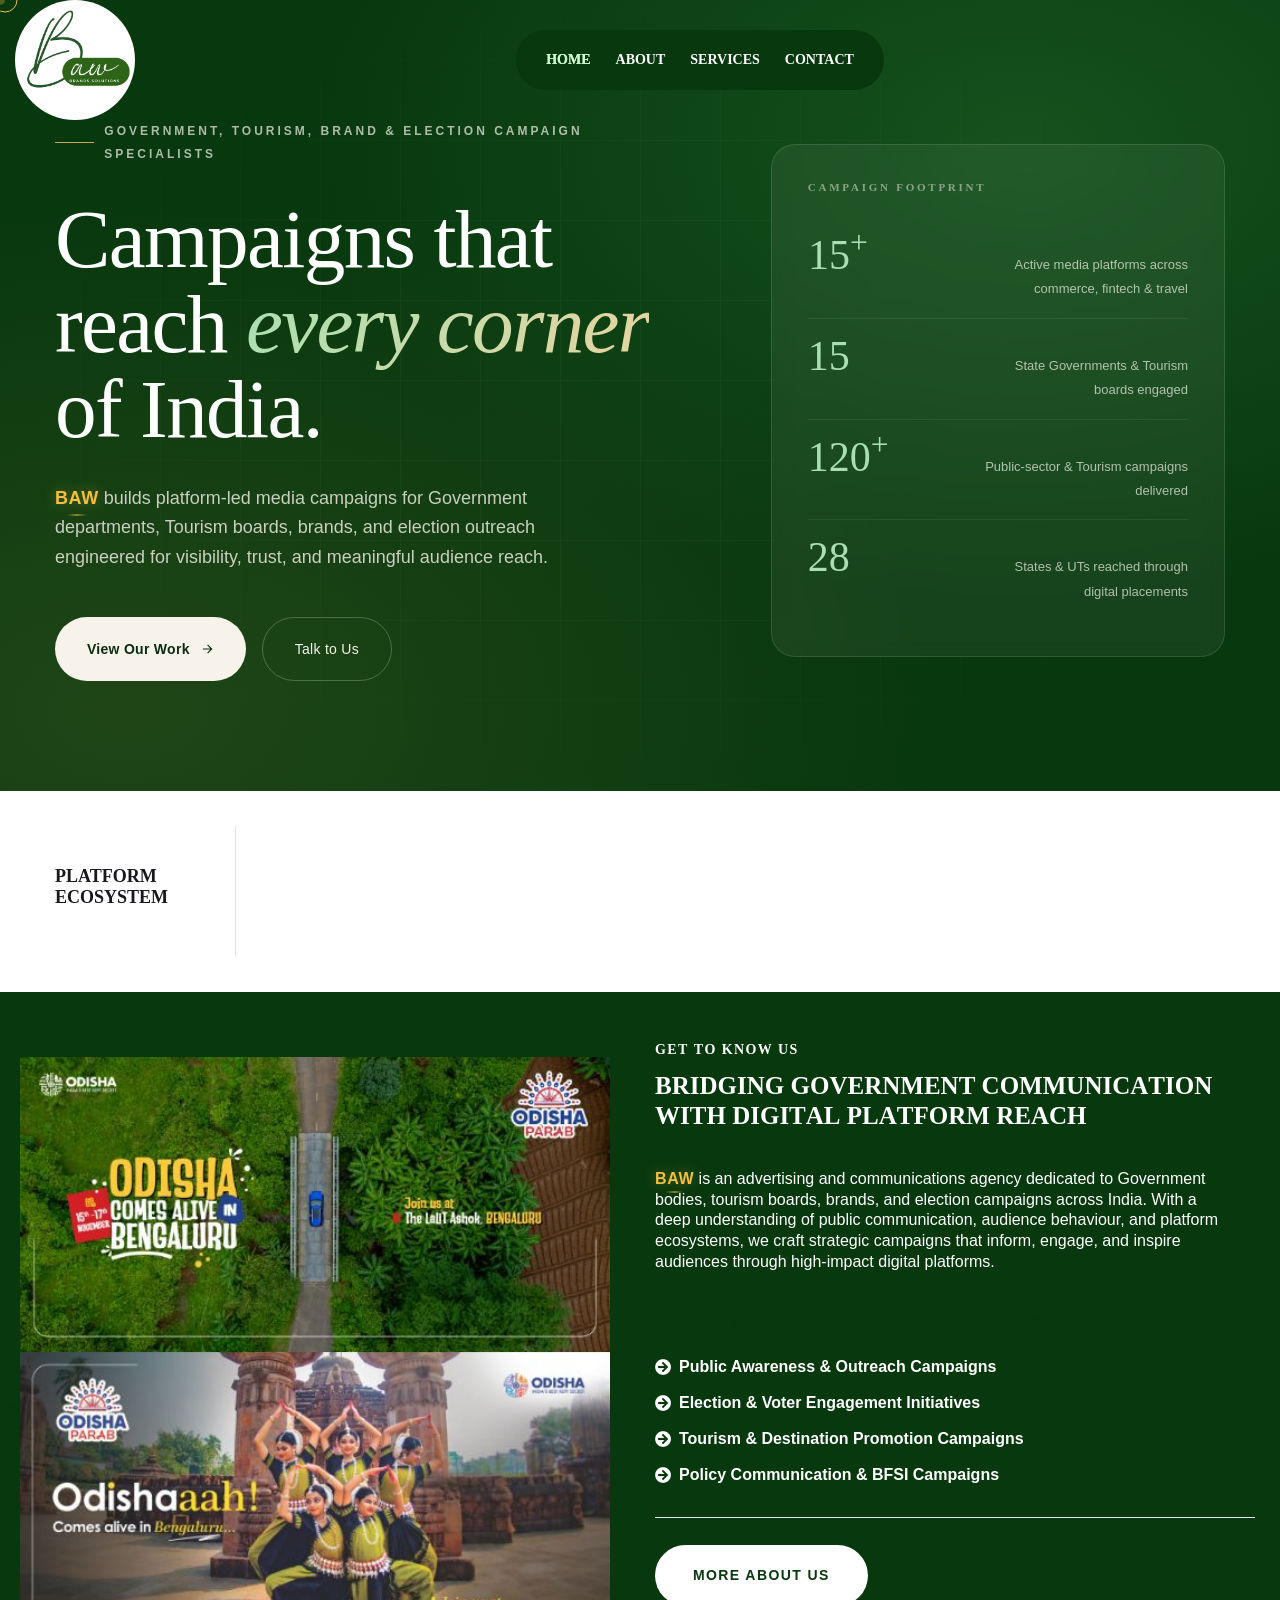
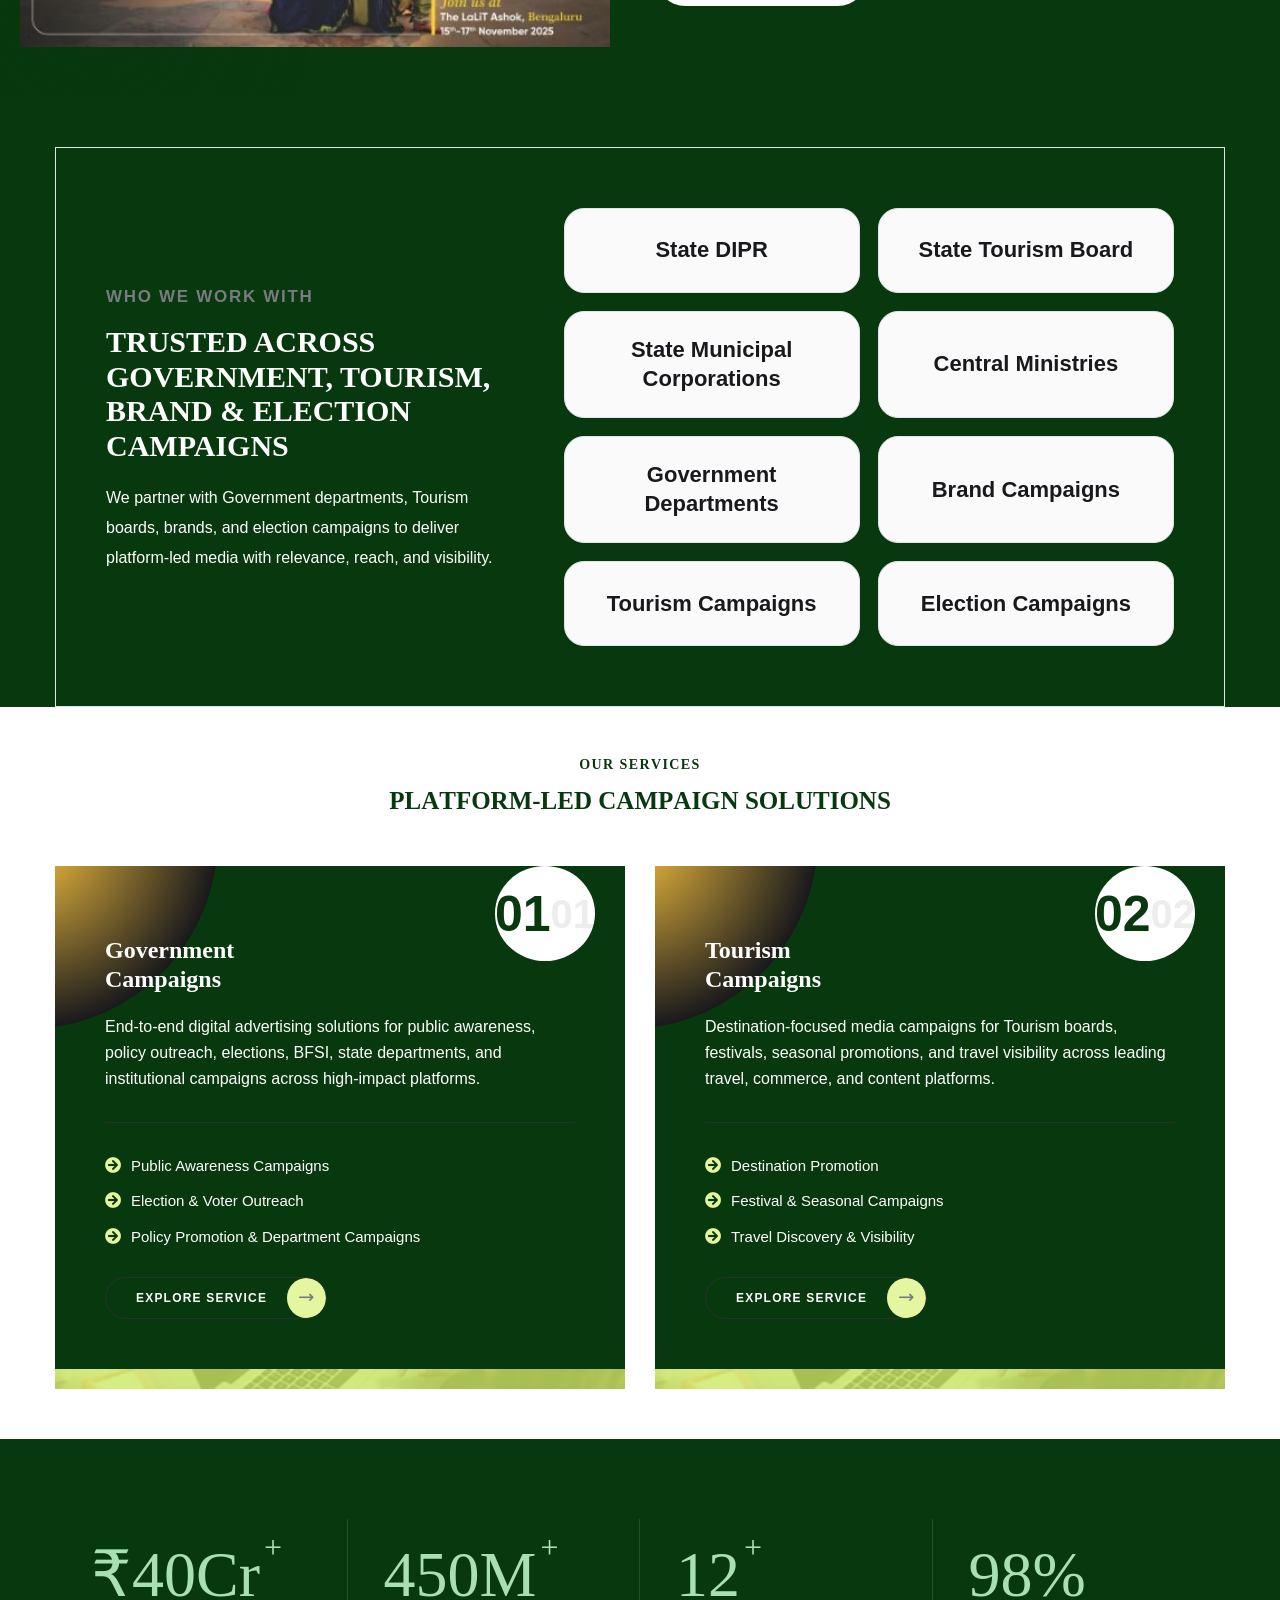
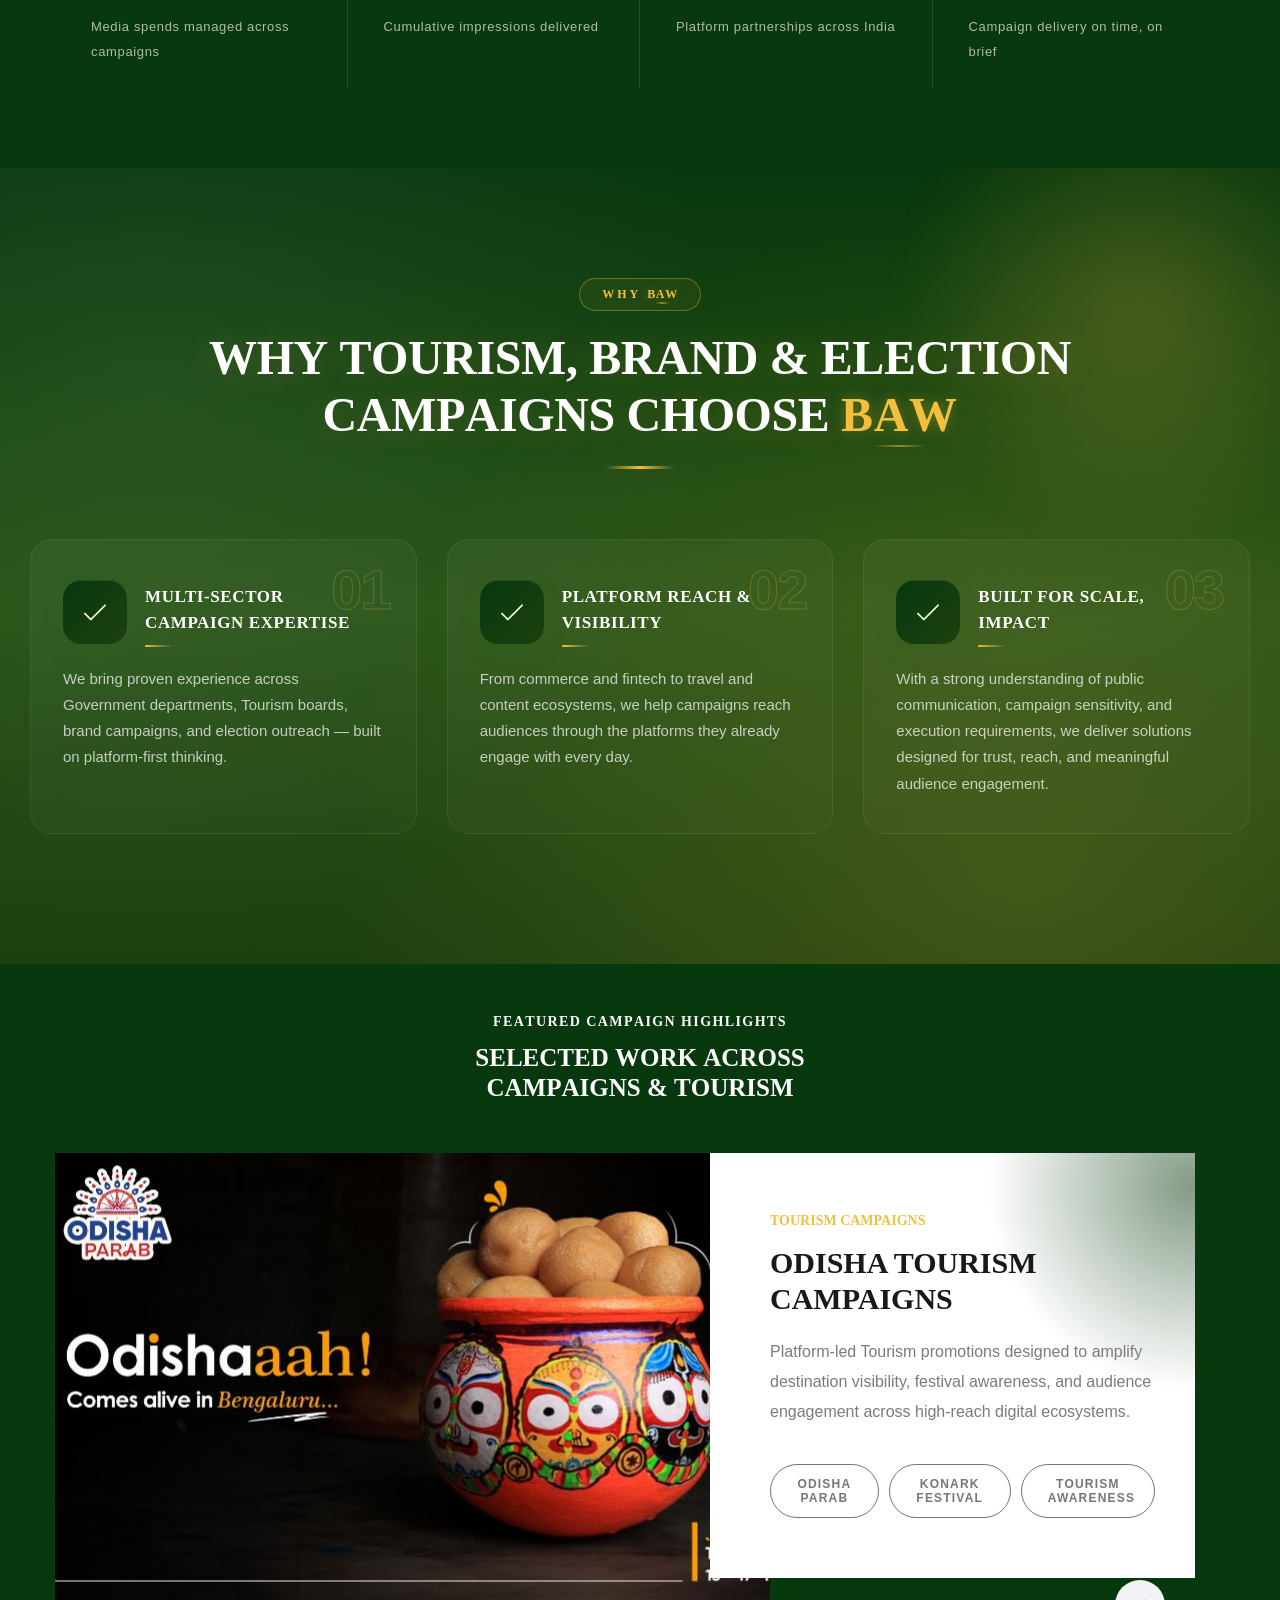
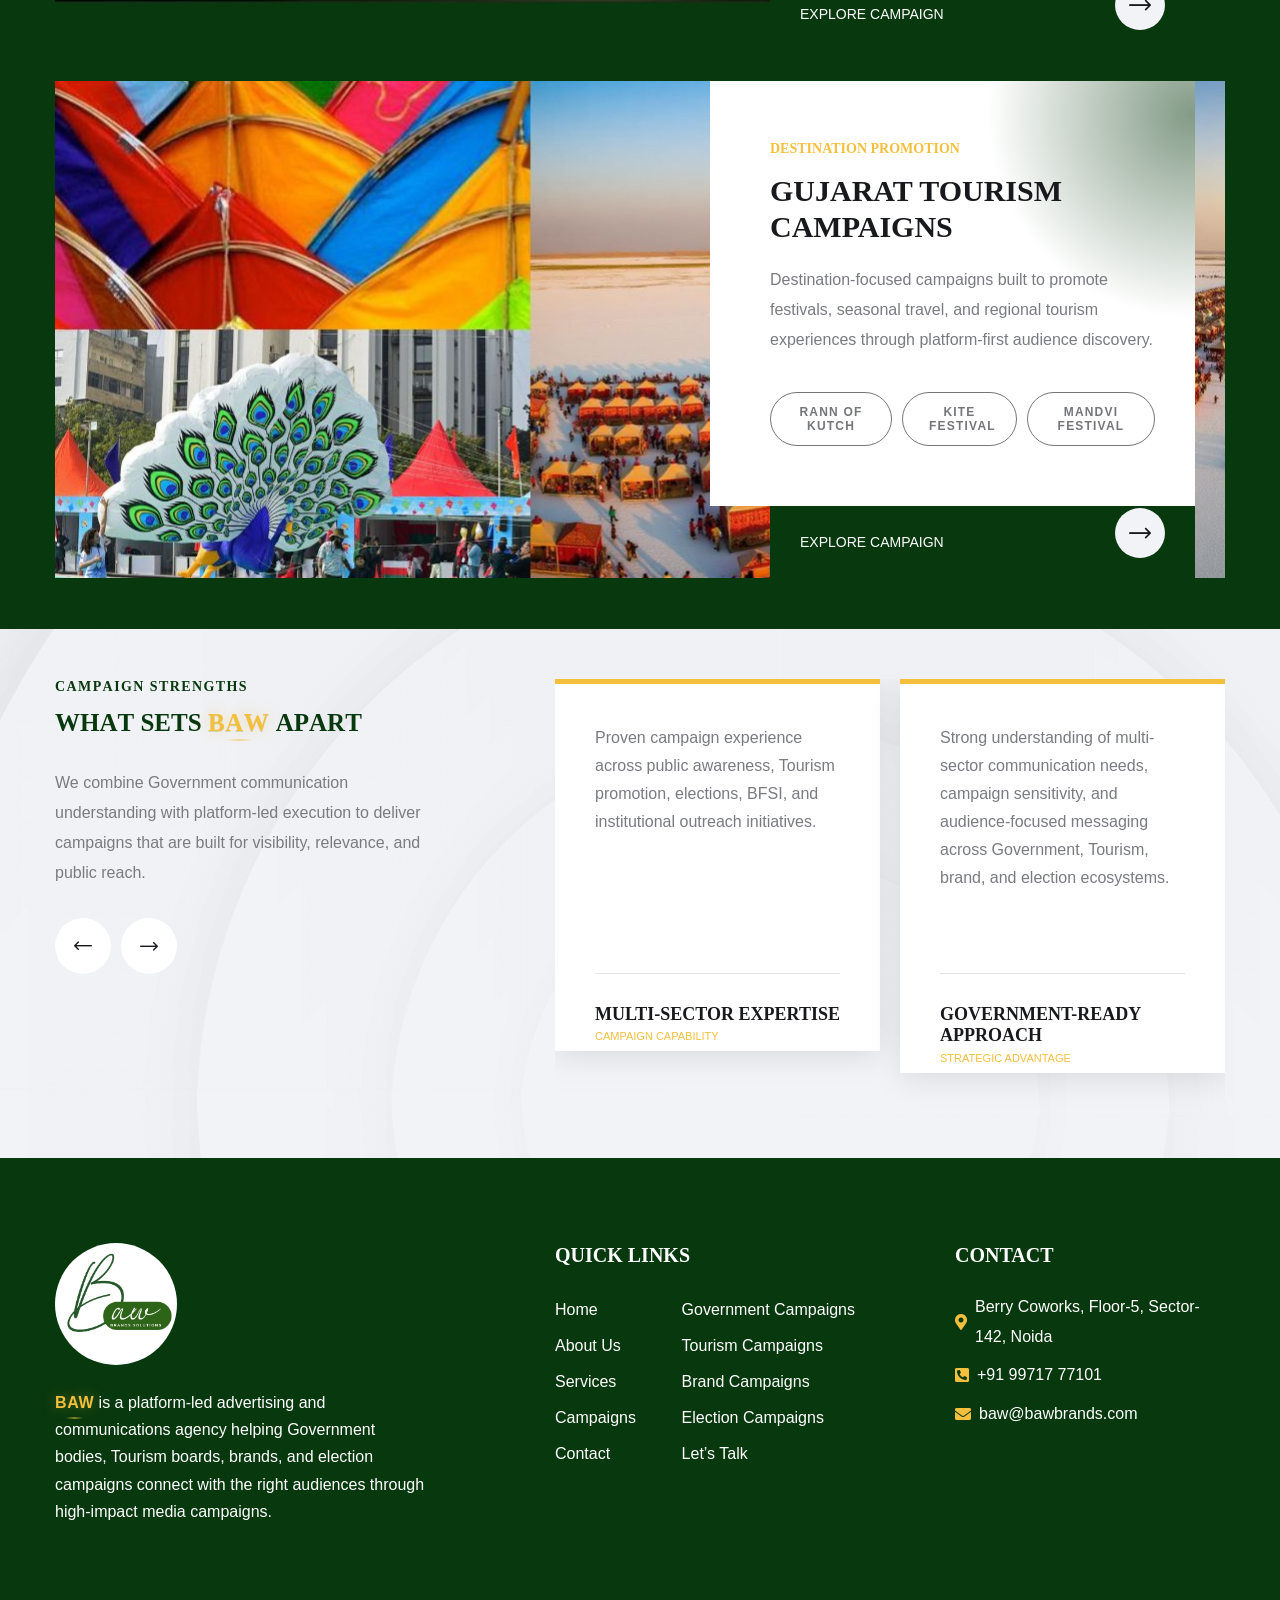
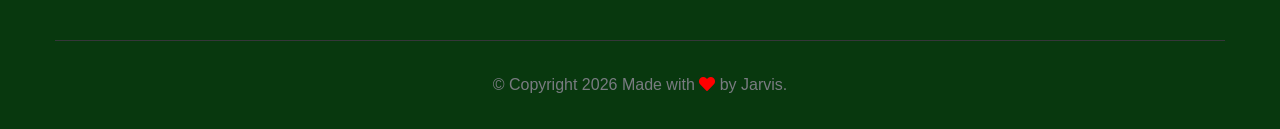
==== commit 959914b7: "updated the issues" ====
--- a/index.html
+++ b/index.html
@@ -92,19 +92,19 @@
                 <div>
                     <div class="eyebrow"><span class="line"></span>Government, Tourism, Brand &amp; Election Campaign Specialists</div>
                     <h1>Campaigns that<br>reach <em>every corner</em><br>of India.</h1>
-                    <p class="lead"><span class="baw-mark">BAW</span> builds platform-led media campaigns for Government departments, tourism boards, brands, and election outreach — engineered for visibility, trust, and meaningful audience reach.</p>
+                    <p class="lead"><span class="baw-mark">BAW</span> builds platform-led media campaigns for Government departments, Tourism boards, brands, and election outreach engineered for visibility, trust, and meaningful audience reach.</p>
                     <div class="hero-actions">
-                    <a href="#work" class="btn-primary">View Our Work
+                    <a href="services.html" class="btn-primary">View Our Work
                         <svg width="14" height="14" viewBox="0 0 24 24" fill="none" stroke="currentColor" stroke-width="2"><path d="M5 12h14M13 5l7 7-7 7"/></svg>
                     </a>
-                    <a href="#contact" class="btn-ghost">Talk to Us</a>
+                    <a href="mailto:baw@bawbrands.com" class="btn-ghost">Talk to Us</a>
                     </div>
                 </div>
                 <div class="hero-stats">
                     <h4>Campaign Footprint</h4>
-                    <div class="stat-row"><span class="num">12<sup>+</sup></span><span class="label">Active media platforms across commerce, fintech &amp; travel</span></div>
-                    <div class="stat-row"><span class="num">8</span><span class="label">State Governments &amp; tourism boards engaged</span></div>
-                    <div class="stat-row"><span class="num">120<sup>+</sup></span><span class="label">Public-sector &amp; tourism campaigns delivered</span></div>
+                    <div class="stat-row"><span class="num">15<sup>+</sup></span><span class="label">Active media platforms across commerce, fintech &amp; travel</span></div>
+                    <div class="stat-row"><span class="num">15</span><span class="label">State Governments &amp; Tourism boards engaged</span></div>
+                    <div class="stat-row"><span class="num">120<sup>+</sup></span><span class="label">Public-sector &amp; Tourism campaigns delivered</span></div>
                     <div class="stat-row"><span class="num">28</span><span class="label">States &amp; UTs reached through digital placements</span></div>
                 </div>
                 </div>
@@ -253,7 +253,7 @@
                                     Trusted Across Government, Tourism, Brand & Election Campaigns
                                 </h2>
                                 <p class="trusted-sector__text">
-                                    We partner with Government departments, tourism boards, brands, and election
+                                    We partner with Government departments, Tourism boards, brands, and election
                                     campaigns to deliver platform-led media with relevance, reach, and visibility.
                                 </p>
                             </div>
@@ -335,7 +335,7 @@
                                 </h3>
 
                                 <p class="service-two-card__text">
-                                    Destination-focused media campaigns for tourism boards, festivals, seasonal promotions,
+                                    Destination-focused media campaigns for Tourism boards, festivals, seasonal promotions,
                                     and travel visibility across leading travel, commerce, and content platforms.
                                 </p>
 
@@ -384,7 +384,7 @@
                             <div class="sec-title text-left">
                                 <h5 class="sec-title__tagline "> why <span class="baw-mark">baw</span> </h5>
                                 <h3 class="sec-title__title ">
-                                    Why Government, Tourism, Brand & Election Campaigns Choose <span class="baw-mark">BAW</span>
+                                    Why Tourism, Brand & Election Campaigns Choose <span class="baw-mark">BAW</span>
                                 </h3>
                             </div>
 
@@ -400,7 +400,7 @@
                                             <h4 class="why-choose__item__title">Multi-Sector Campaign Expertise</h4>
                                         </div>
                                         <p class="why-choose__item__text">
-                                            We bring proven experience across Government departments, tourism boards,
+                                            We bring proven experience across Government departments, Tourism boards,
                                             brand campaigns, and election outreach — built on platform-first thinking.
                                         </p>
                                     </div>
@@ -466,7 +466,7 @@
                                         <h6 class="project-two__subtitle">Tourism Campaigns</h6>
                                         <h2 class="project-two__title">Odisha Tourism Campaigns</h2>
                                         <p class="project-two__text">
-                                            Platform-led tourism promotions designed to amplify destination visibility,
+                                            Platform-led Tourism promotions designed to amplify destination visibility,
                                             festival awareness, and audience engagement across high-reach digital ecosystems.
                                         </p>
                                         <div class="project-two__tag">
@@ -507,32 +507,6 @@
                                 </div>
                             </div>
 
-                            <!-- Project 3 -->
-                            <div class="project-two__item">
-                                <div class="project-two__thumb hover:shine"
-                                    style="background-image: url(assets/images/pcc.png);"></div>
-                                <div class="project-two__content">
-                                    <div class="project-two__content__inner">
-                                        <h6 class="project-two__subtitle">Election Campaigns</h6>
-                                        <h2 class="project-two__title">Election Outreach & Voter Engagement</h2>
-                                        <p class="project-two__text">
-                                            Platform-led election communication campaigns built for visibility,
-                                            voter outreach, and high-impact engagement across regional and
-                                            national audience ecosystems.
-                                        </p>
-                                        <div class="project-two__tag">
-                                            <button class="cilox-btn">Voter Awareness</button>
-                                            <button class="cilox-btn">Regional Outreach</button>
-                                            <button class="cilox-btn">Campaign Visibility</button>
-                                        </div>
-                                    </div>
-                                    <div class="project-two__content__bottom">
-                                        <span>Explore Campaign</span>
-                                        <a href="electioncampaigns.html" class="cilox-btn__icon"><i class="icon-right-arrow"></i></a>
-                                    </div>
-                                </div>
-                            </div>
-
                         </div>
                     </div>
                 </div>
@@ -561,9 +535,6 @@
 
                             <div class="testimonials-one__custome-navs"></div>
 
-                            <div class="testimonials-one__shape">
-                                <img src="assets/images/shapes/about-arrow-1-1.png" alt="image">
-                            </div>
                         </div>
                     </div>
 
@@ -603,7 +574,7 @@
                                         data-wow-delay="000ms">
                                         
                                         <p class="testimonials-card__text">
-                                            Proven campaign experience across public awareness, tourism promotion,
+                                            Proven campaign experience across public awareness, Tourism promotion,
                                             elections, BFSI, and institutional outreach initiatives.
                                         </p>
                                         <div class="testimonials-card__autor">
@@ -621,7 +592,7 @@
                                         
                                         <p class="testimonials-card__text">
                                             Strong understanding of multi-sector communication needs, campaign sensitivity,
-                                            and audience-focused messaging across Government, tourism, brand, and election ecosystems.
+                                            and audience-focused messaging across Government, Tourism, brand, and election ecosystems.
                                         </p>
                                         <div class="testimonials-card__autor">
                                             <h4 class="testimonials-card__author">Government-Ready Approach</h4>
@@ -668,7 +639,7 @@
                                         data-wow-delay="000ms">
                                         
                                         <p class="testimonials-card__text">
-                                            Experience supporting tourism boards, state departments, public institutions,
+                                            Experience supporting Tourism boards, state departments, public institutions,
                                             and destination-led campaigns across India.
                                         </p>
                                         <div class="testimonials-card__autor">
@@ -703,7 +674,7 @@
         <!-- TESTIMONIAL ENDS   -->
 
         <footer class="main-footer">
-            <div class="main-footer__bg" style="background-color:#2E6418"></div>
+            <div class="main-footer__bg" style="background-color:#08380e"></div>
             <div class="main-footer__middle">
                 <div class="container">
                     <div class="row gutter-y-40">
@@ -717,7 +688,7 @@
                             <div class="footer-widget footer-widget--about mt-4">
                                 <p class="footer-widget__text">
                                     <span class="baw-mark">BAW</span> is a platform-led advertising and communications agency helping Government bodies,
-                                    tourism boards, brands, and election campaigns connect with the right audiences
+                                    Tourism boards, brands, and election campaigns connect with the right audiences
                                     through high-impact media campaigns.
                                 </p>
 
@@ -792,7 +763,7 @@
             <span class="mobile-nav__close mobile-nav__toggler"><i class="fa fa-times"></i></span>
 
             <div class="logo-box">
-                <a href="index.html" aria-label="logo image"><img src="assets/images/logo-light.png" width="123"
+                <a href="index.html" aria-label="logo image"><img src="assets/images/bawlogo2.jpeg" width="123"
                         alt="logo" class="rounded-circle"></a>
             </div>
             <div class="mobile-nav__container"></div>
@@ -800,7 +771,7 @@
             <ul class="mobile-nav__contact list-unstyled">
                 <li>
                     <i class="fa fa-envelope"></i>
-                    <a href="mailto:needhelp@cilox.com">baw@bawbrands.com</a>
+                    <a href="mailto:baw@bawbrands.com">baw@bawbrands.com</a>
                 </li>
                 <li>
                     <i class="fa fa-phone-alt"></i>
--- a/assets/css/cilox.css
+++ b/assets/css/cilox.css
@@ -244,7 +244,7 @@
   border: none;
   outline: none !important;
   background-color: white;
-  color: #2E6418;
+  color: #08380e;
   letter-spacing: 0.1em;
   padding: 21px 38px;
   font-size: 14px;
@@ -320,7 +320,7 @@
 .sec-title__tagline {
   margin: 0;
   font-size: 14px;
-  color: #2E6418;
+  color: #08380e;
   font-weight: bold;
   text-transform: uppercase;
   line-height: 1.2;
@@ -329,7 +329,7 @@
 }
 .sec-title__title {
   font-size: 25px;
-  color: #2E6418;
+  color: #08380e;
   font-weight: bold;
   text-transform: uppercase;
   line-height: 1.2;
@@ -364,7 +364,7 @@
 --------------------------------------------------------------*/
 body {
   font-family: var(--cilox-font, "Instrument Sans", sans-serif);
-  color: #2E6418;
+  color: #08380e;
   font-size: 16px;
   line-height: 1.875;
   font-weight: 500;
@@ -634,7 +634,7 @@
 .scroll-top-value {
   height: calc(100% - 6px);
   width: calc(100% - 6px);
-  background-color: #2E6418;
+  background-color: #08380e;
   color: var(--cilox-white, #fff);
   border-radius: 50%;
   display: grid;
@@ -1496,7 +1496,7 @@
   transform: scale(1.1);
 }
 .team-card:hover .team-card__image::after {
-  background-color: #2E6418;
+  background-color: #08380e;
 }
 
 .team-details {
@@ -2040,7 +2040,7 @@
 .contact-top__item {
   box-shadow: 0px 0px 60px 0px rgba(0, 0, 0, 0.07);
   position: relative;
-  background-color: #2E6418;
+  background-color: #08380e;
   padding: 50px 70px 50px 50px;
   z-index: 1;
   overflow: hidden;
@@ -2118,7 +2118,7 @@
 .contact-area .form-one__group .bootstrap-select > .dropdown-toggle,
 .contact-area .form-one__group textarea,
 .contact-area .form-one__group input {
-  background-color: #2E6418;
+  background-color: #08380e;
   position: relative;
   height: 60px;
   border: 1px solid white;
@@ -2825,7 +2825,7 @@
   background-color: transparent;
 }
 .main-header--two .main-header__nav {
-  background-color: #2E6418;
+  background-color: #08380e;
   border-radius: 50px;
   padding-left: 30px;
   padding-right: 30px;
@@ -2919,7 +2919,7 @@
   right: 0;
   z-index: 999;
   top: 0;
-  background-color: #2E6418;
+  background-color: #08380e;
   transform: translateY(-100%);
   box-shadow: 0px 3px 18px rgba(var(--cilox-black-rgb, 24, 25, 28), 0.07);
   transition: 0.6s cubic-bezier(0.24, 0.74, 0.58, 1);
@@ -3457,7 +3457,7 @@
   right: 0;
   width: 304px;
   height: 223px;
-  background-color: #2E6418;
+  background-color: #08380e;
 }
 @media (max-width: 1199px) {
   .why-choose-one__thumb::after {
@@ -3670,7 +3670,7 @@
    WHY CHOOSE US — ENHANCED PREMIUM UI
    ============================================ */
 .why-choose-one {
-  background: radial-gradient(ellipse at top left, #1d2410 0%, #18191c 45%, #0f1010 100%);
+  background: linear-gradient(180deg, #08380e 0%, #265214 55%, #1d4010 100%);
   overflow: hidden;
   padding-top: 110px;
   padding-bottom: 130px;
@@ -3682,7 +3682,7 @@
   right: -120px;
   width: 520px;
   height: 520px;
-  background: radial-gradient(circle, rgba(245, 191, 62, 0.18) 0%, rgba(245, 191, 62, 0) 65%);
+  background: radial-gradient(circle, rgba(245, 191, 62, 0.22) 0%, rgba(245, 191, 62, 0) 65%);
   border-radius: 50%;
   filter: blur(20px);
   z-index: 0;
@@ -3690,8 +3690,8 @@
 }
 .why-choose-one::after {
   background-image: none;
-  background: radial-gradient(circle at 80% 90%, rgba(46, 100, 24, 0.35) 0%, rgba(46, 100, 24, 0) 50%),
-              radial-gradient(circle at 10% 70%, rgba(245, 191, 62, 0.10) 0%, rgba(245, 191, 62, 0) 45%);
+  background: radial-gradient(circle at 80% 90%, rgba(245, 191, 62, 0.16) 0%, rgba(245, 191, 62, 0) 55%),
+              radial-gradient(circle at 12% 25%, rgba(255, 255, 255, 0.06) 0%, rgba(255, 255, 255, 0) 45%);
   opacity: 1;
 }
 @keyframes whyChooseFloat {
@@ -3866,7 +3866,7 @@
   width: 64px;
   height: 64px;
   border-radius: 18px;
-  background: linear-gradient(135deg, #2E6418 0%, #1d4010 100%);
+  background: linear-gradient(135deg, #08380e 0%, #1d4010 100%);
   color: #f3fbcc;
   font-size: 22px;
   position: relative;
@@ -3888,7 +3888,7 @@
   transform: rotate(0deg);
 }
 .why-choose-one .why-choose-one__list .why-choose__item:hover .why-choose__item__icon {
-  background: linear-gradient(135deg, #f5bf3e 0%, #2E6418 100%);
+  background: linear-gradient(135deg, #f5bf3e 0%, #08380e 100%);
   color: #18191c;
   transform: rotate(-8deg) scale(1.06);
   box-shadow: 0 14px 30px -8px rgba(245, 191, 62, 0.5),
@@ -4442,7 +4442,7 @@
   transition: all 400ms ease;
 }
 .testimonials-one__custome-navs button:hover {
-  background-color: #2E6418;
+  background-color: #08380e;
   color: white;
   border-color: transparent;
 }
@@ -5961,6 +5961,7 @@
   text-transform: uppercase;
   line-height: 1.2;
   margin-bottom: 0px;
+  color: #08380e;
 }
 .service-sidebar .project-agreement__size {
   display: block;
@@ -9613,7 +9614,7 @@
 # Page Header
 --------------------------------------------------------------*/
 .page-header {
-  background-color: var(--cilox-black, #18191c);
+  background-color: #08380e;
   position: relative;
   display: flex;
   justify-content: center;
@@ -9637,7 +9638,7 @@
   background-repeat: no-repeat;
   background-size: cover;
   opacity: 0.8;
-  background-color: #2E6418;
+  background-color: #08380e;
   z-index: -1;
 }
 .page-header__title {
@@ -10232,7 +10233,7 @@
   transform: rotateY(180deg);
 }
 .main-slider-two__slick-button:hover {
-  background-color: #2E6418;
+  background-color: #08380e;
   color: white;
 }
 .main-slider-two__item {
@@ -11349,7 +11350,7 @@
   display: flex;
   align-items: center;
   justify-content: center;
-  background-color: #2E6418;
+  background-color: #08380e;
   color: white;
   font-size: 13px;
   transition: all 0.4s ease-in-out;
@@ -11679,7 +11680,7 @@
   font-weight: 600;
   text-transform: uppercase;
   line-height: 1.2;
-  color: #2E6418;
+  color: #08380e;
   letter-spacing: 0.1px;
   margin-bottom: 15px;
 }
@@ -12491,7 +12492,7 @@
 .service-two-card__content {
   position: relative;
   z-index: 1;
-  background-color: #2E6418;
+  background-color: #08380e;
   padding: 50px;
   overflow: hidden;
 }
@@ -12639,7 +12640,7 @@
   counter-increment: serviceTwo;
   content: "0" counter(serviceTwo) "";
   font-size: 50px;
-  color: #2E6418;
+  color: #08380e;
   text-transform: uppercase;
   line-height: 1.2;
   text-align: left;
@@ -14299,7 +14300,7 @@
   text-transform: uppercase;
   line-height: 1.2;
   border: 1px solid #75767a;
-  padding: 12px 30px;
+  padding: 12px 26px;
   transition: all 0.4s ease-in-out;
 }
 .project-two__tag .cilox-btn::after,
@@ -14312,7 +14313,7 @@
   border-color: var(--cilox-base, #f5bf3e);
 }
 .project-two__content__bottom {
-  background-color: #2E6418;
+  background-color: #08380e;
   margin-left: 60px;
   display: flex;
   align-items: center;
@@ -14330,7 +14331,7 @@
   transition: all 0.4s ease-in-out;
 }
 .project-two__content__bottom .cilox-btn__icon {
-  margin-top: -50px;
+  margin-top: -18px;
   position: relative;
   z-index: 2;
   width: 50px;
@@ -15439,8 +15440,8 @@
 
 .trusted-sector__item:hover {
   transform: translateY(-4px);
-  border-color: #2E6418;
-  background-color: #2E6418;
+  border-color: #08380e;
+  background-color: #08380e;
   color: white;
 }
 
@@ -15510,7 +15511,7 @@
 }
 
 .bgg {
-  background-color: #2E6418;
+  background-color: #08380e;
 }
 
 .map-wrapper {
@@ -15531,7 +15532,7 @@
 /* ============ HERO ============ */
 .hero {
   position: relative;
-  background: #2E6418;
+  background: #08380e;
   color: #f7f3ea;
   padding: 140px 0 110px;
   overflow: hidden;
@@ -15750,7 +15751,7 @@
 
 /* ============ NUMBERS BAND ============ */
 .numbers {
-  background: #2E6418;
+  background: #08380e;
   color: #f7f3ea;
   padding: 80px 0;
 }
@@ -15846,7 +15847,7 @@
   border: 1px solid rgba(46, 100, 24, 0.25);
   border-radius: 30px;
   background: rgba(46, 100, 24, 0.06);
-  color: #2E6418;
+  color: #08380e;
   font-size: 12px;
   font-weight: 700;
   letter-spacing: 2.5px;
@@ -15862,8 +15863,8 @@
   letter-spacing: -0.4px;
 }
 .services-intro__title span {
-  color: #2E6418;
-  background: linear-gradient(120deg, #2E6418 0%, #f5bf3e 100%);
+  color: #08380e;
+  background: linear-gradient(120deg, #08380e 0%, #f5bf3e 100%);
   -webkit-background-clip: text;
   background-clip: text;
   -webkit-text-fill-color: transparent;
@@ -15898,7 +15899,7 @@
 .services-intro__stat__num {
   font-size: 30px;
   font-weight: 800;
-  color: #2E6418;
+  color: #08380e;
   line-height: 1;
   margin-bottom: 6px;
 }
@@ -15973,7 +15974,7 @@
   font-size: 12px;
   font-weight: 700;
   letter-spacing: 2px;
-  color: #2E6418;
+  color: #08380e;
   background: rgba(245, 191, 62, 0.18);
   border: 1px solid rgba(245, 191, 62, 0.4);
   padding: 4px 10px;
@@ -15982,23 +15983,23 @@
   transition: background 0.4s ease, color 0.4s ease;
 }
 .service-card--premium:hover .service-card__badge {
-  background: #2E6418;
+  background: #08380e;
   color: #f5bf3e;
-  border-color: #2E6418;
+  border-color: #08380e;
 }
 .service-card--premium .service-card__icon {
   background: linear-gradient(135deg, #f5bf3e 0%, #e9a82a 100%);
   box-shadow: 0 10px 22px -10px rgba(245, 191, 62, 0.7);
 }
 .service-card--premium:hover .service-card__icon {
-  background: linear-gradient(135deg, #2E6418 0%, #1d4010 100%);
+  background: linear-gradient(135deg, #08380e 0%, #1d4010 100%);
   color: #f5bf3e;
   box-shadow: 0 12px 26px -8px rgba(46, 100, 24, 0.7);
 }
 .service-card--premium .service-card__btn {
   position: relative;
   font-size: 13px;
-  color: #2E6418;
+  color: #08380e;
 }
 .service-card--premium .service-card__btn i {
   transition: transform 0.4s ease;
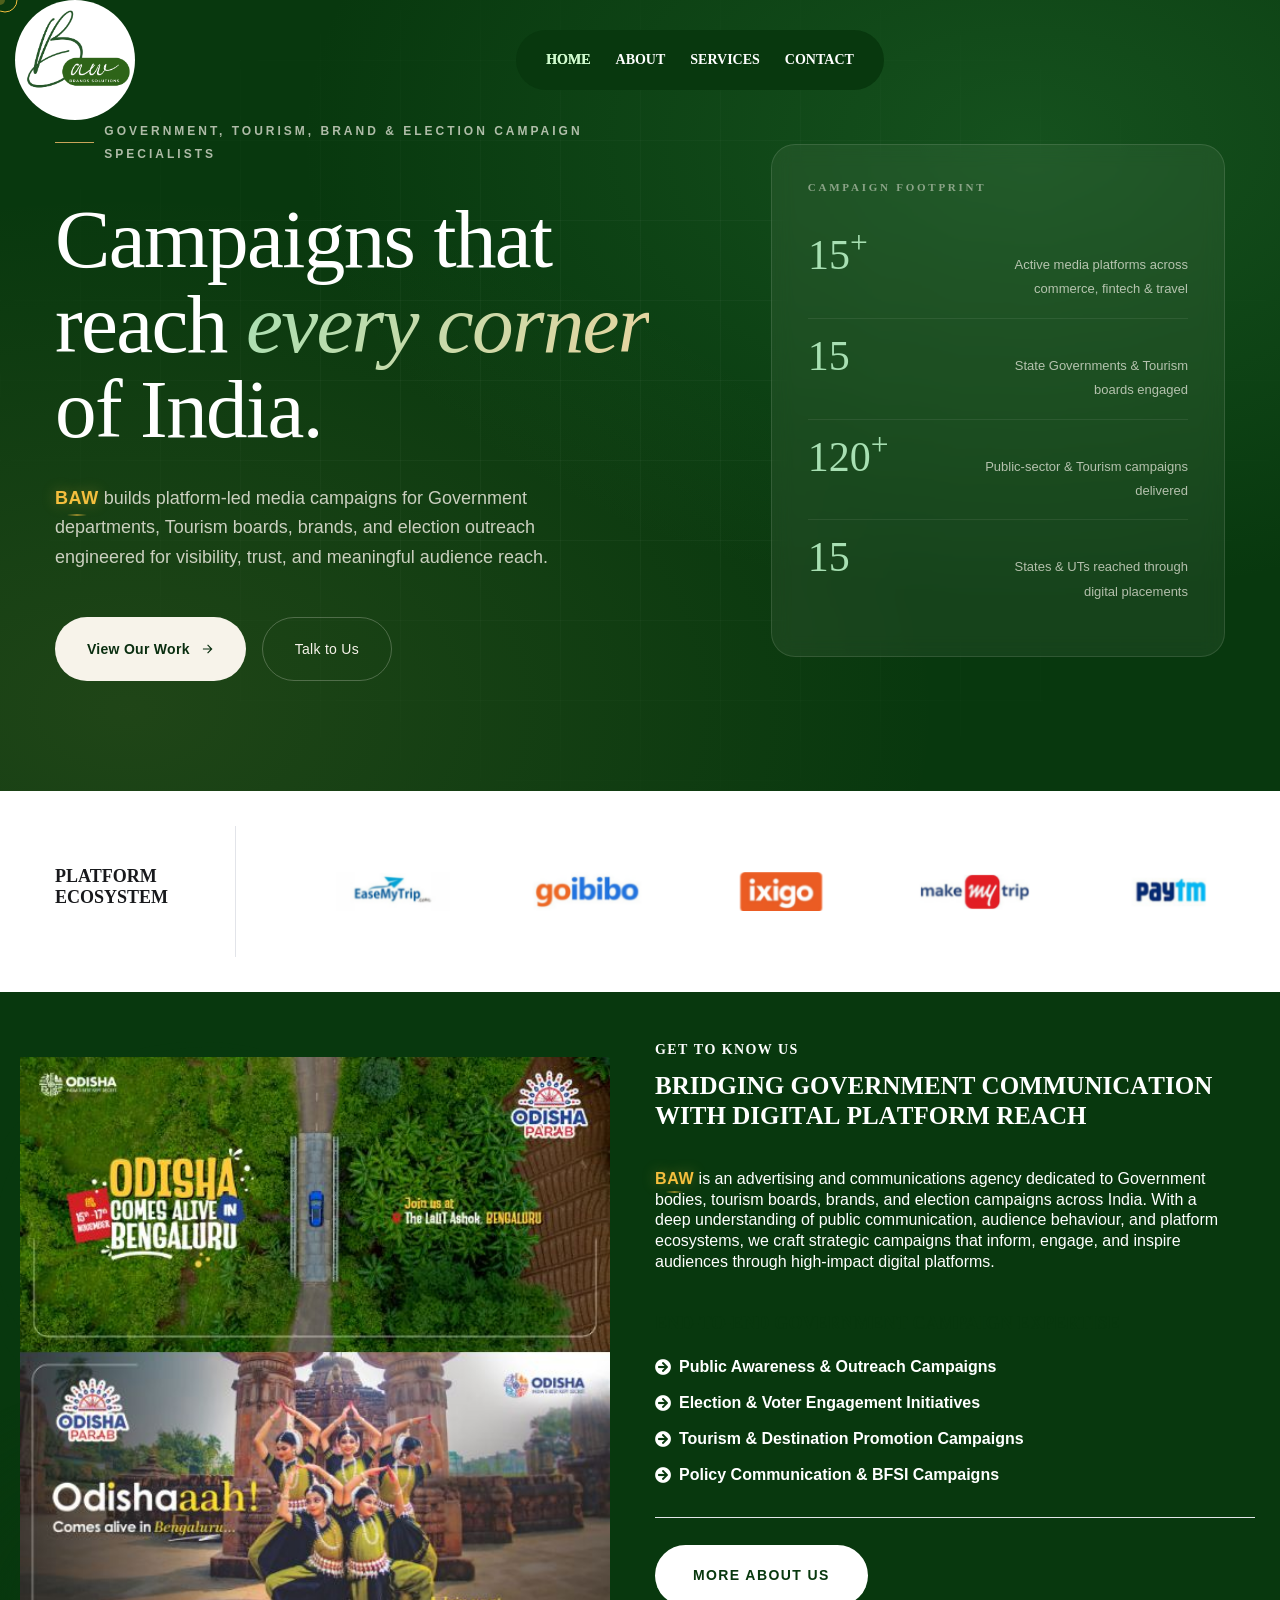
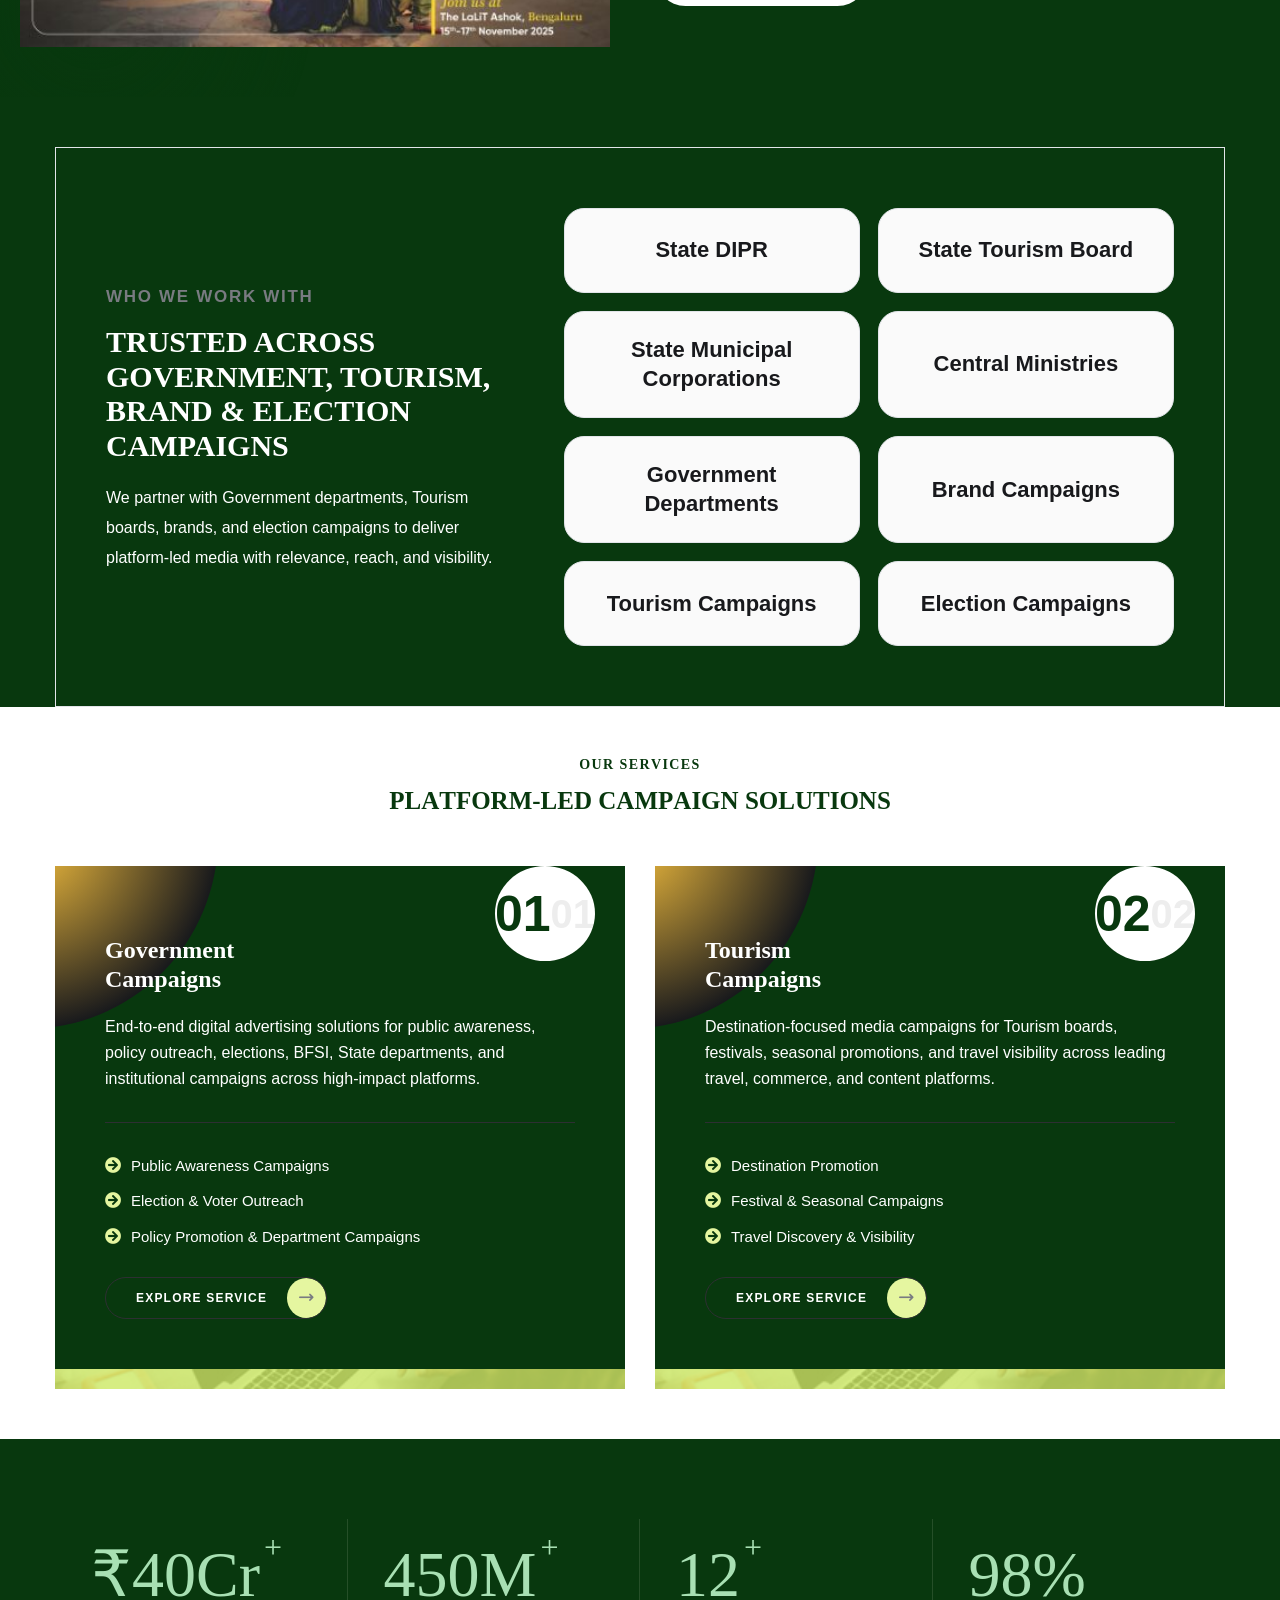
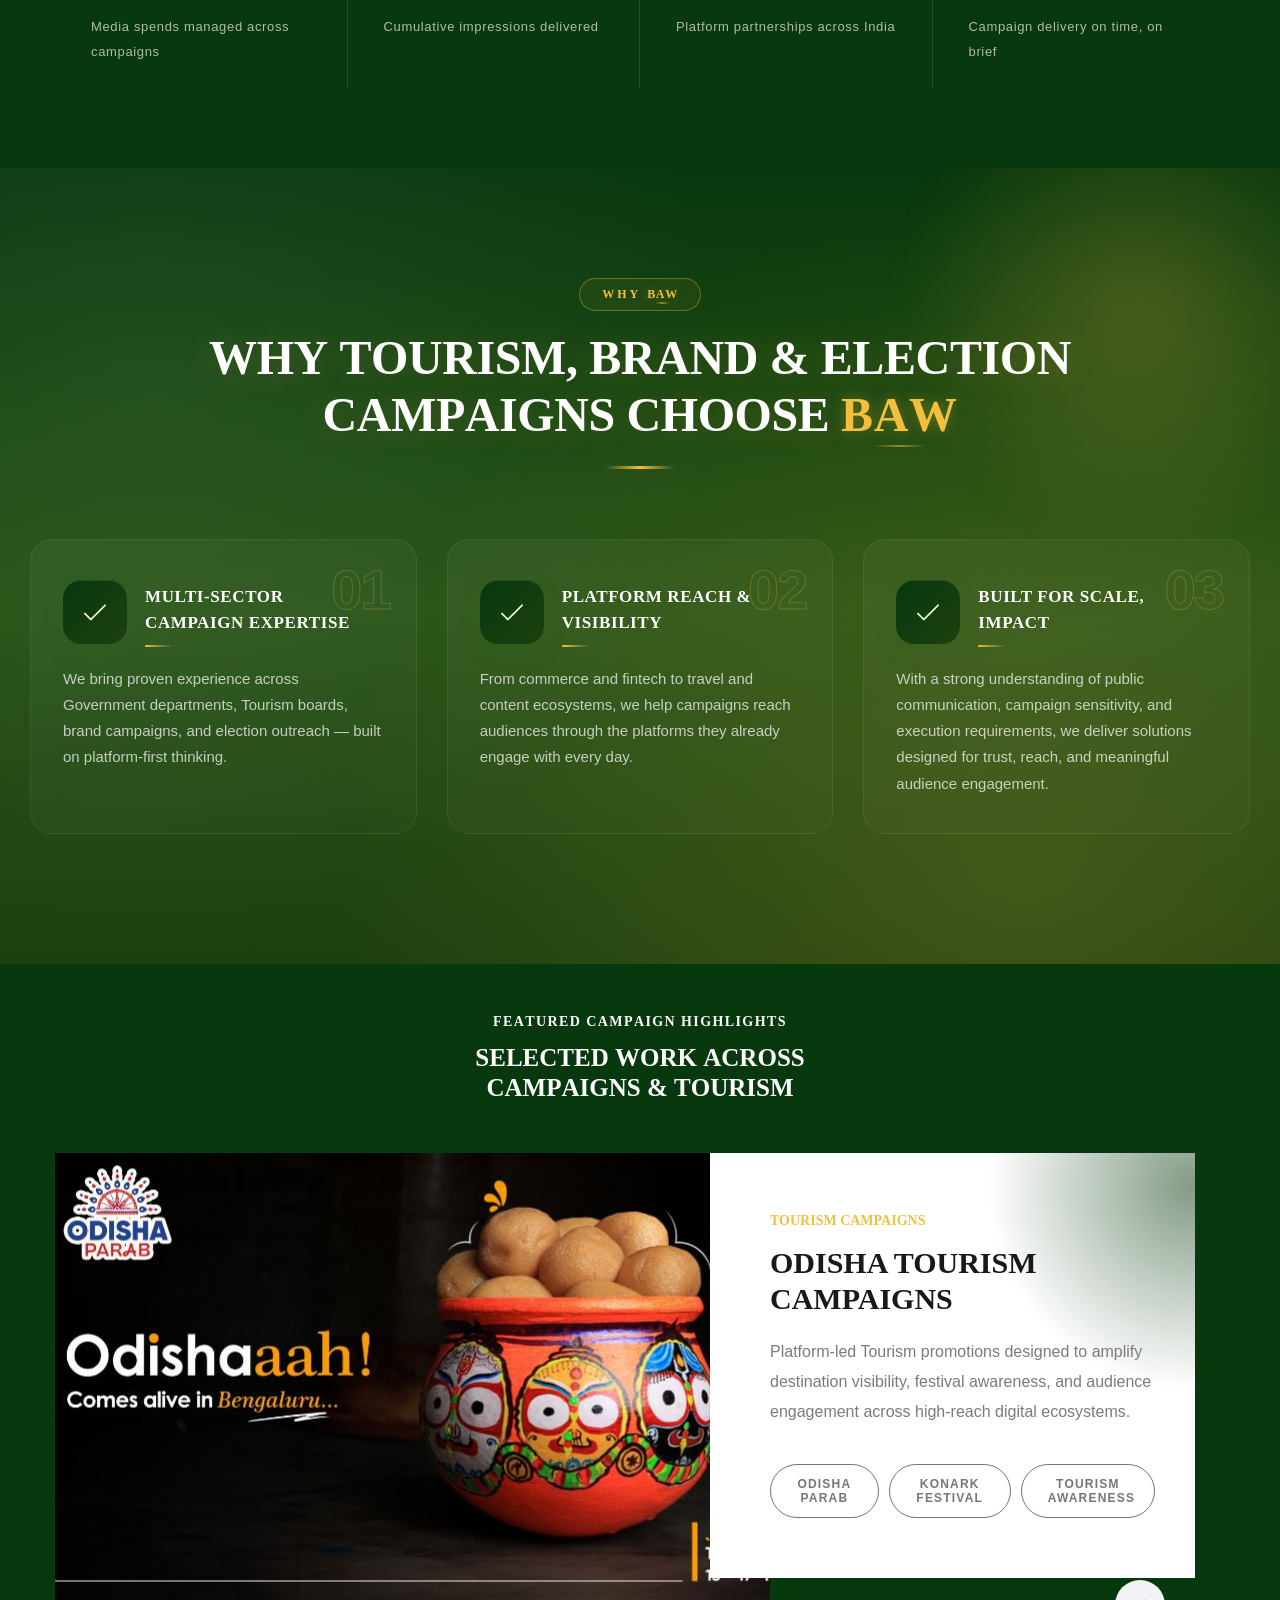
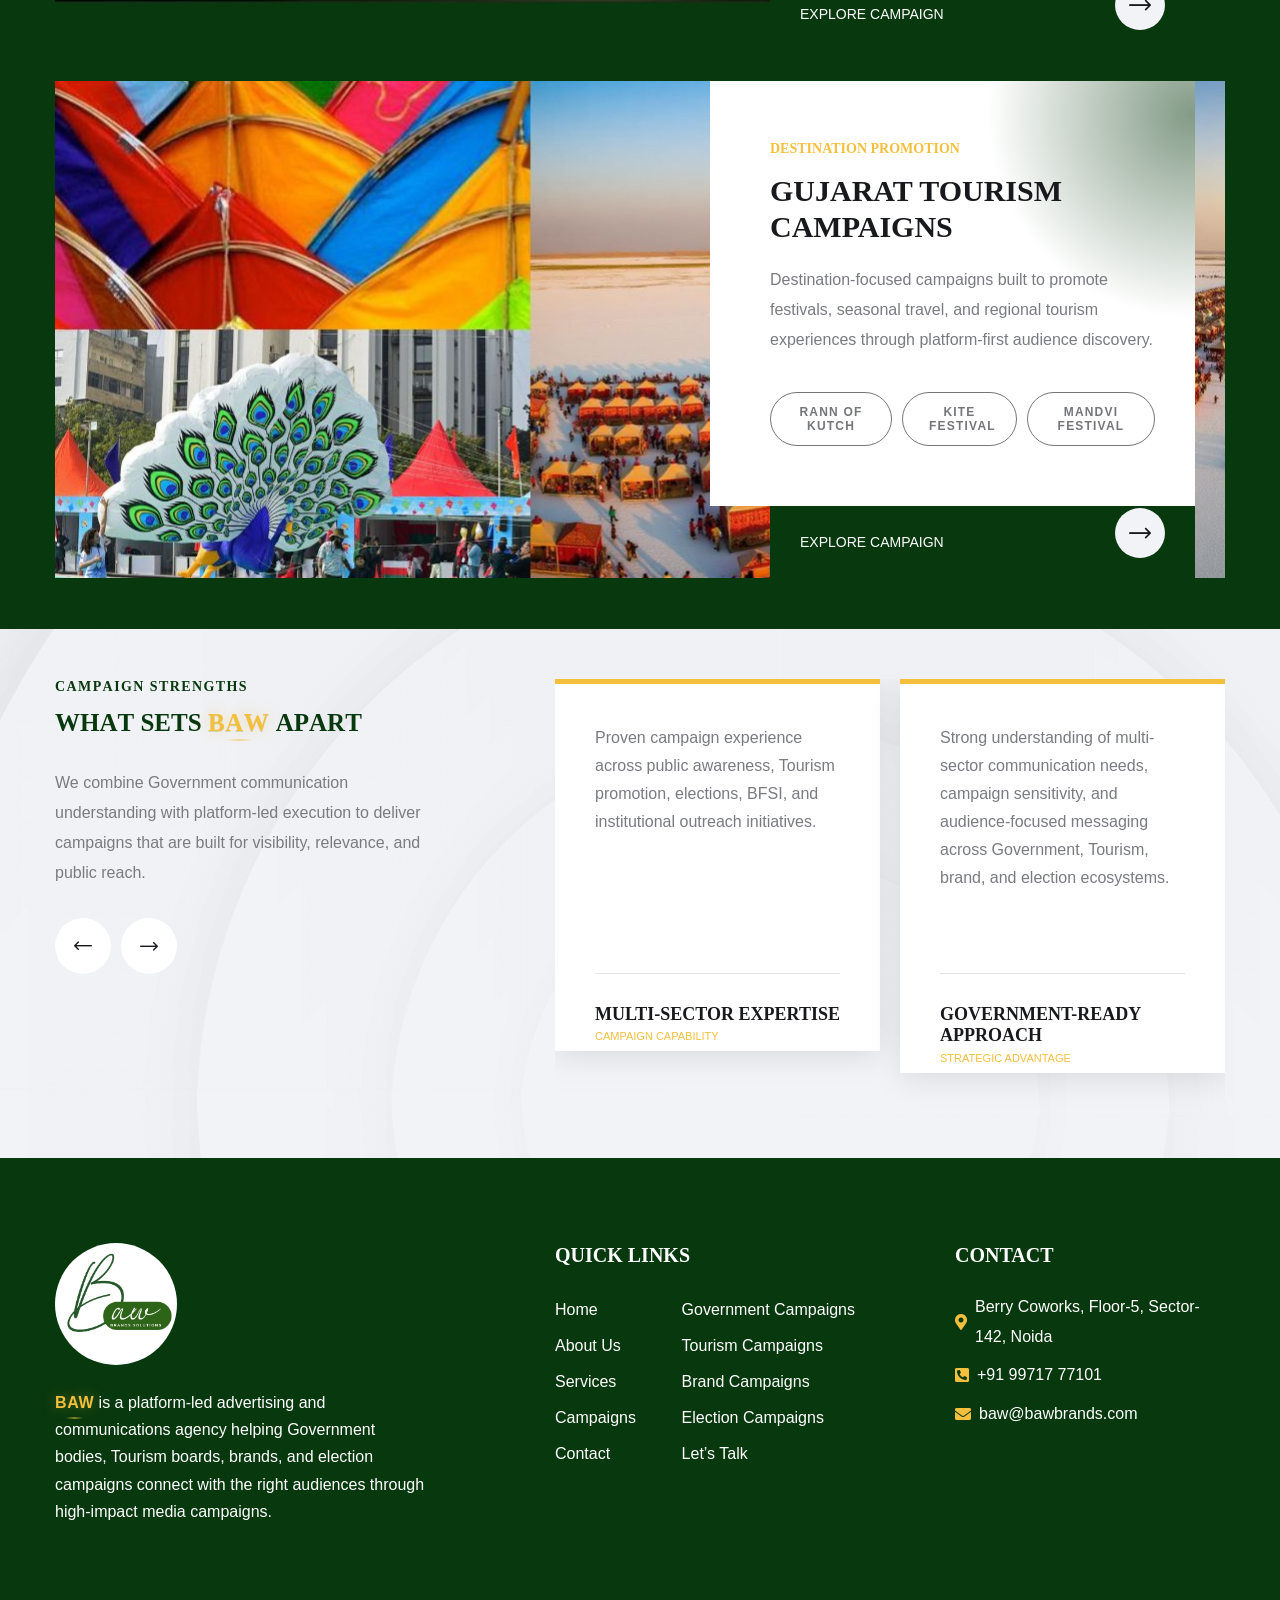
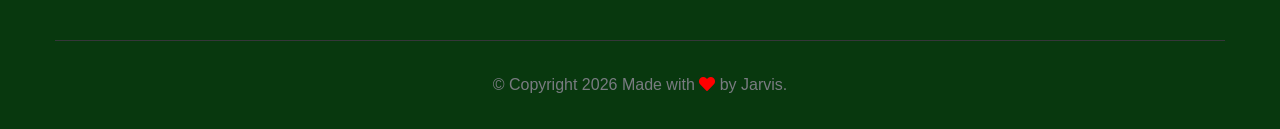
==== commit 3dd96667: "changes updated" ====
--- a/index.html
+++ b/index.html
@@ -105,7 +105,7 @@
                     <div class="stat-row"><span class="num">15<sup>+</sup></span><span class="label">Active media platforms across commerce, fintech &amp; travel</span></div>
                     <div class="stat-row"><span class="num">15</span><span class="label">State Governments &amp; Tourism boards engaged</span></div>
                     <div class="stat-row"><span class="num">120<sup>+</sup></span><span class="label">Public-sector &amp; Tourism campaigns delivered</span></div>
-                    <div class="stat-row"><span class="num">28</span><span class="label">States &amp; UTs reached through digital placements</span></div>
+                    <div class="stat-row"><span class="num">15</span><span class="label">States &amp; UTs reached through digital placements</span></div>
                 </div>
                 </div>
             </div>
@@ -300,7 +300,7 @@
 
                                 <p class="service-two-card__text">
                                     End-to-end digital advertising solutions for public awareness, policy outreach,
-                                    elections, BFSI, state departments, and institutional campaigns across high-impact platforms.
+                                    elections, BFSI, State departments, and institutional campaigns across high-impact platforms.
                                 </p>
 
                                 <ul class="service-two-card__list list-unstyled">
@@ -639,7 +639,7 @@
                                         data-wow-delay="000ms">
                                         
                                         <p class="testimonials-card__text">
-                                            Experience supporting Tourism boards, state departments, public institutions,
+                                            Experience supporting Tourism boards, State departments, public institutions,
                                             and destination-led campaigns across India.
                                         </p>
                                         <div class="testimonials-card__autor">
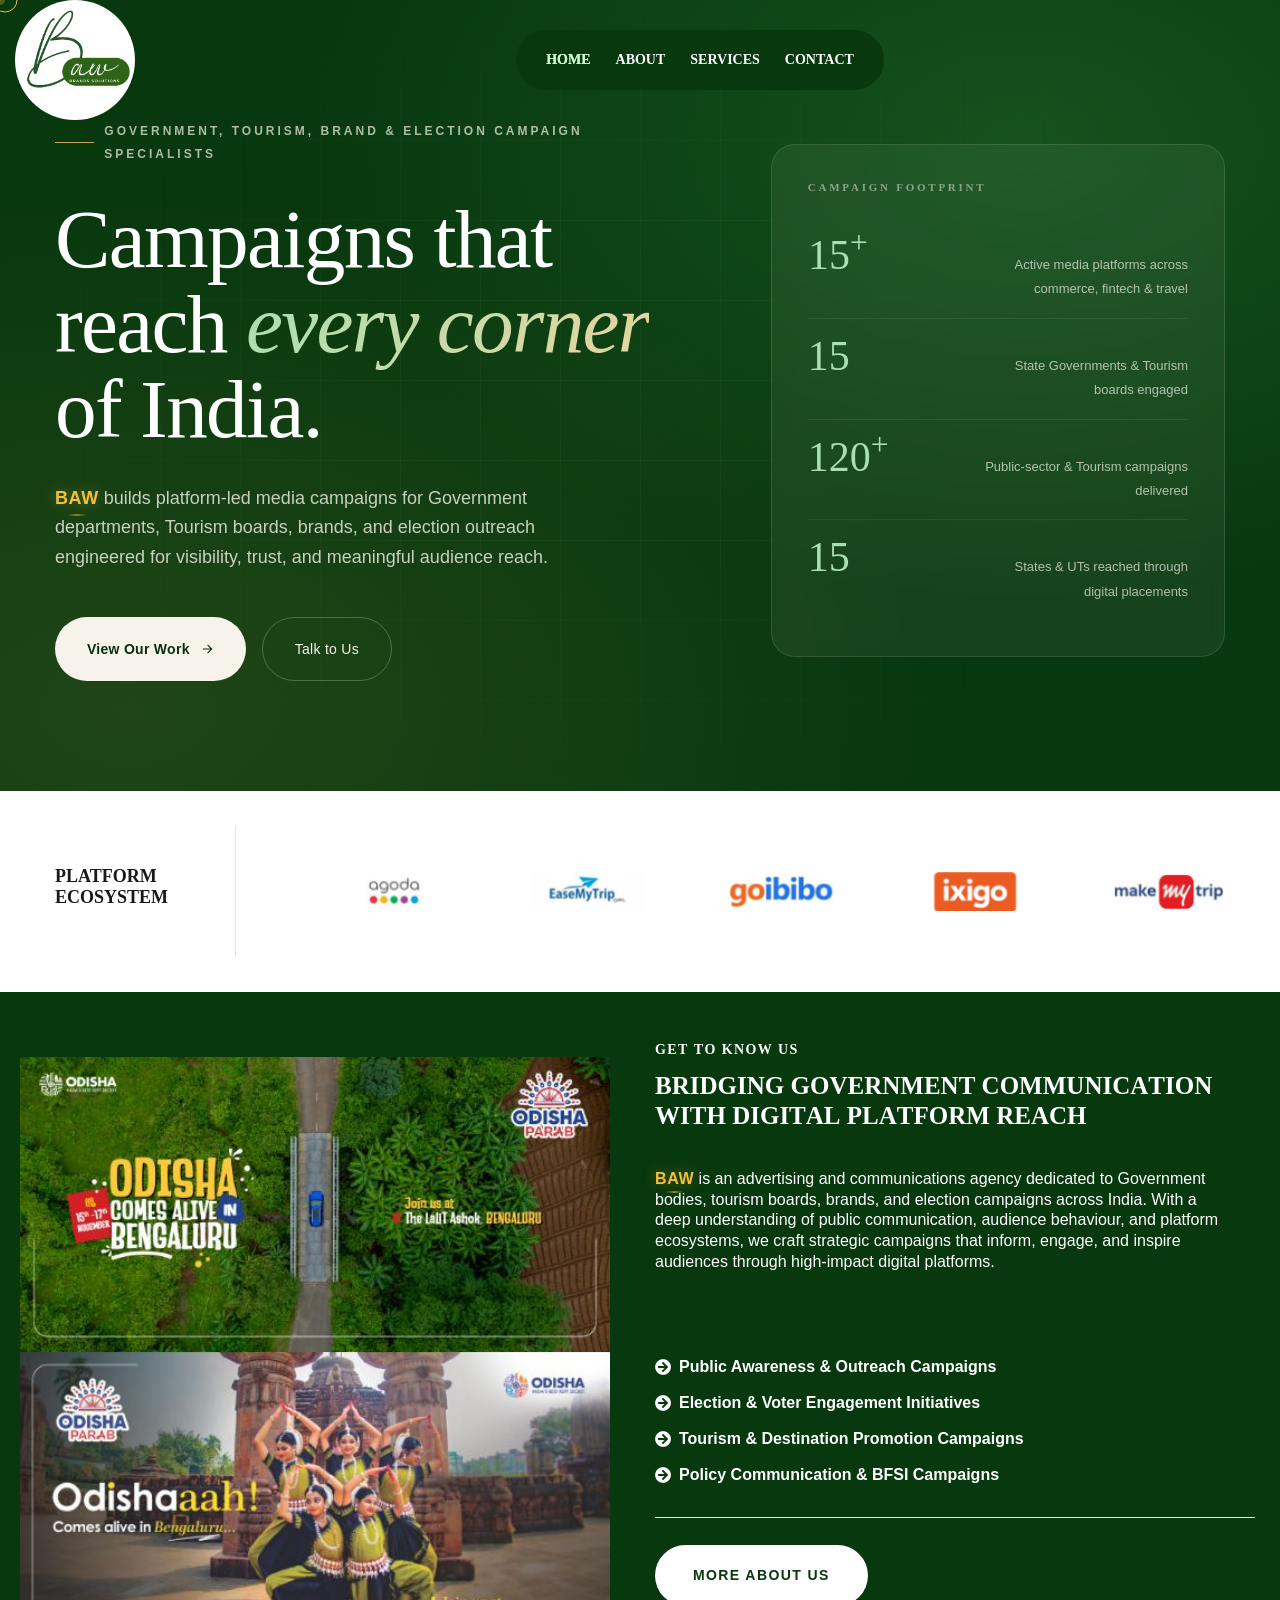
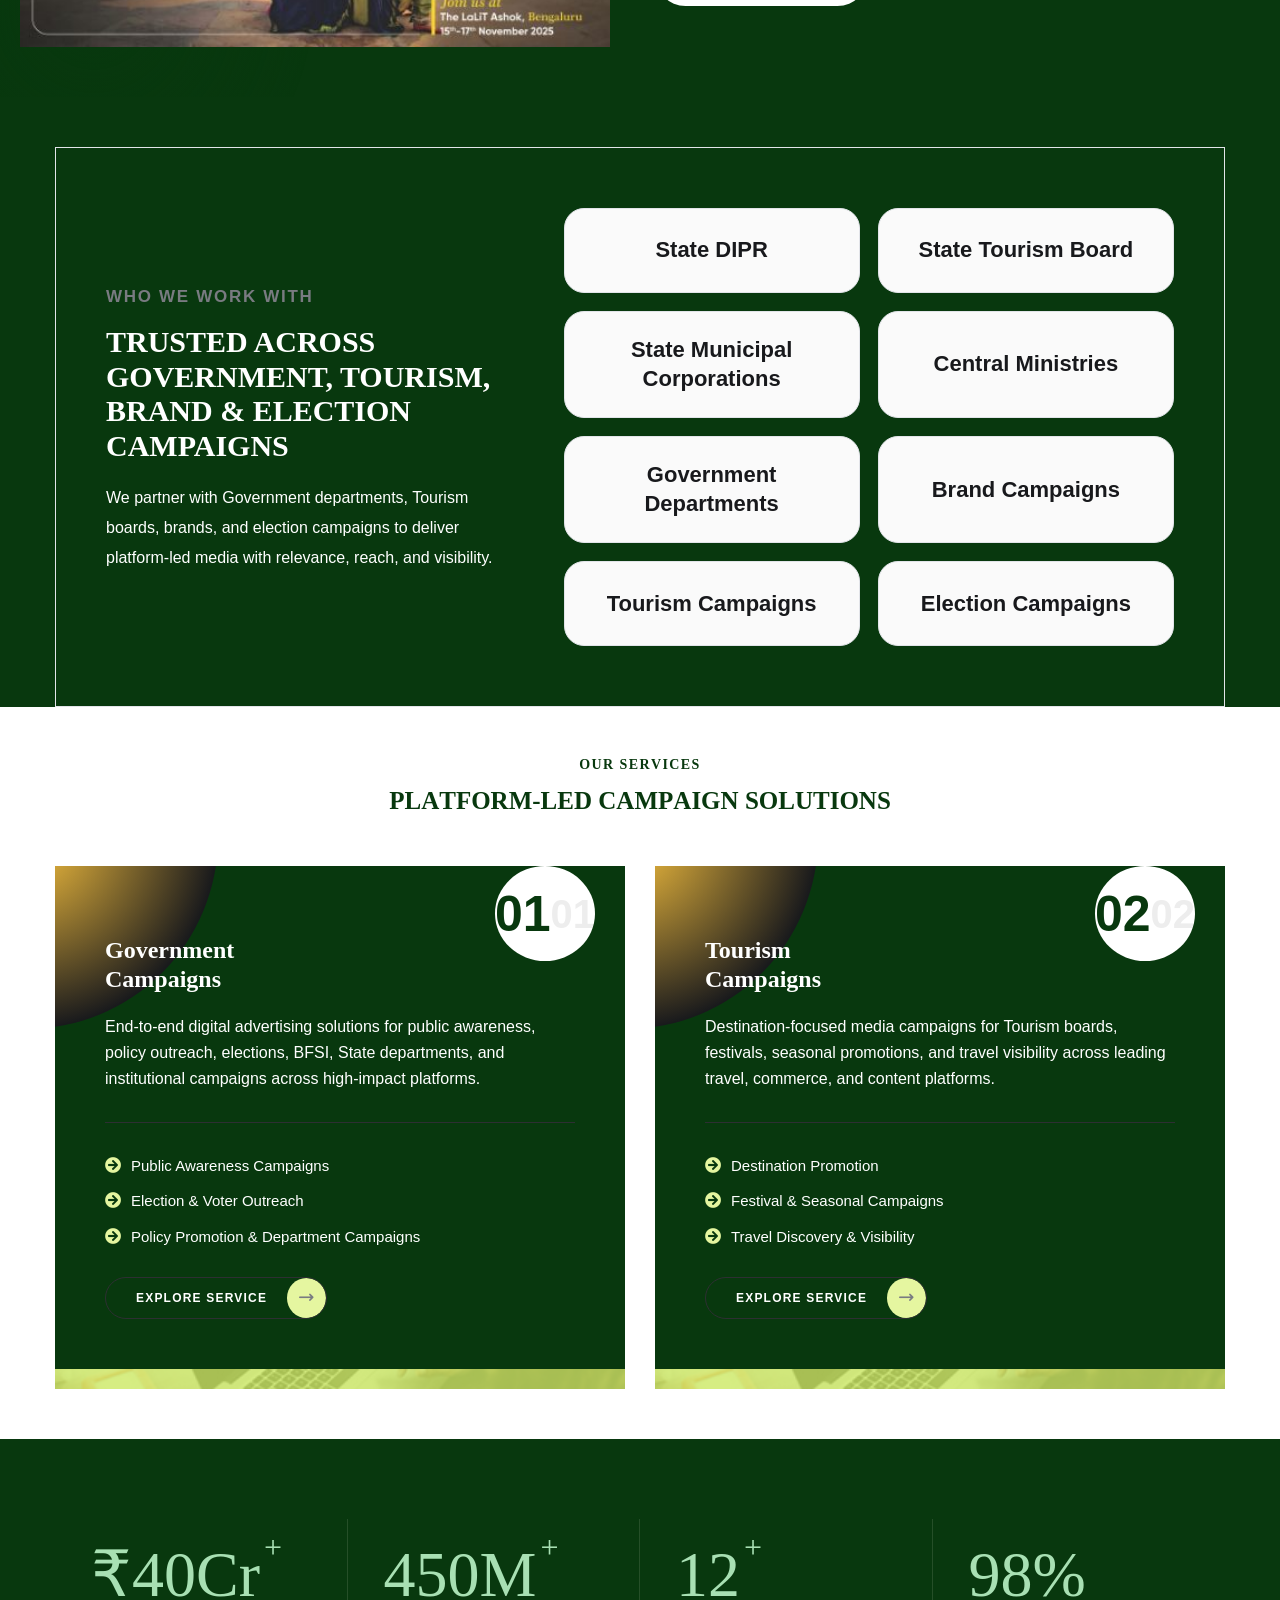
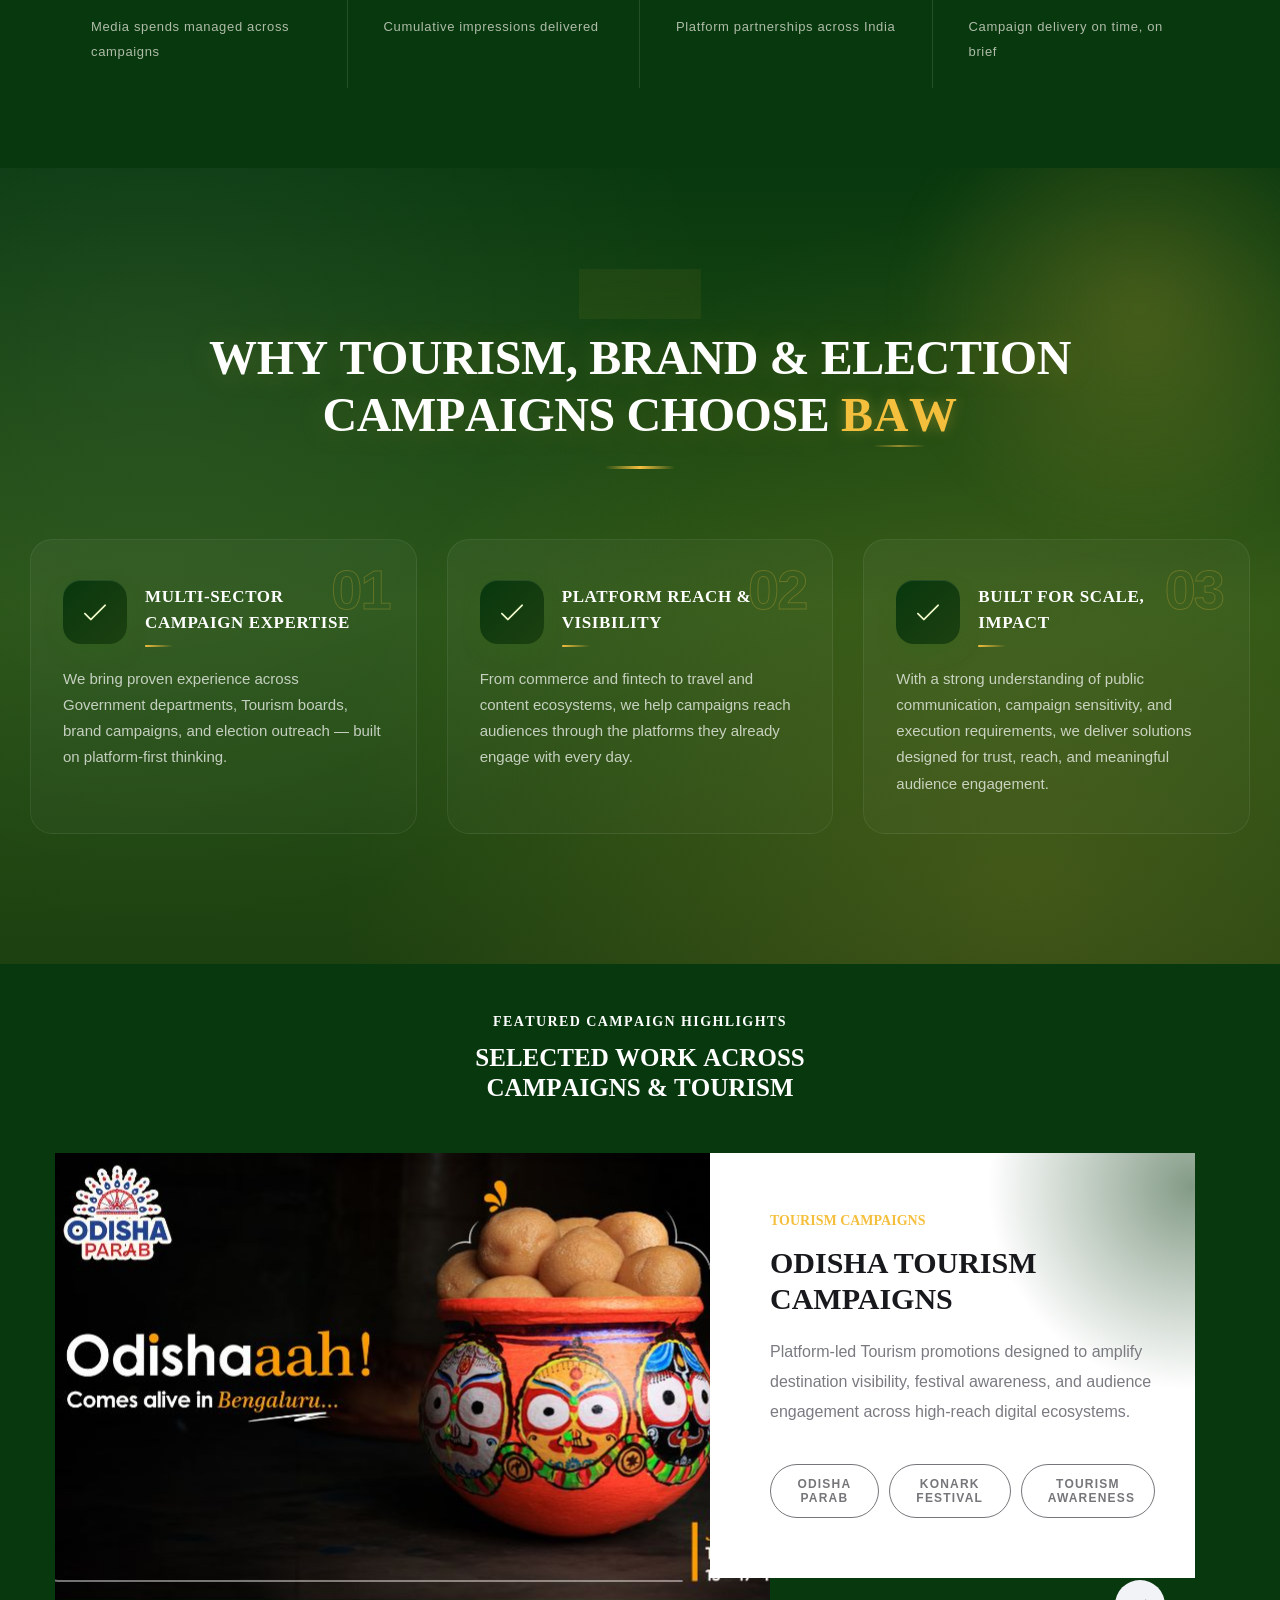
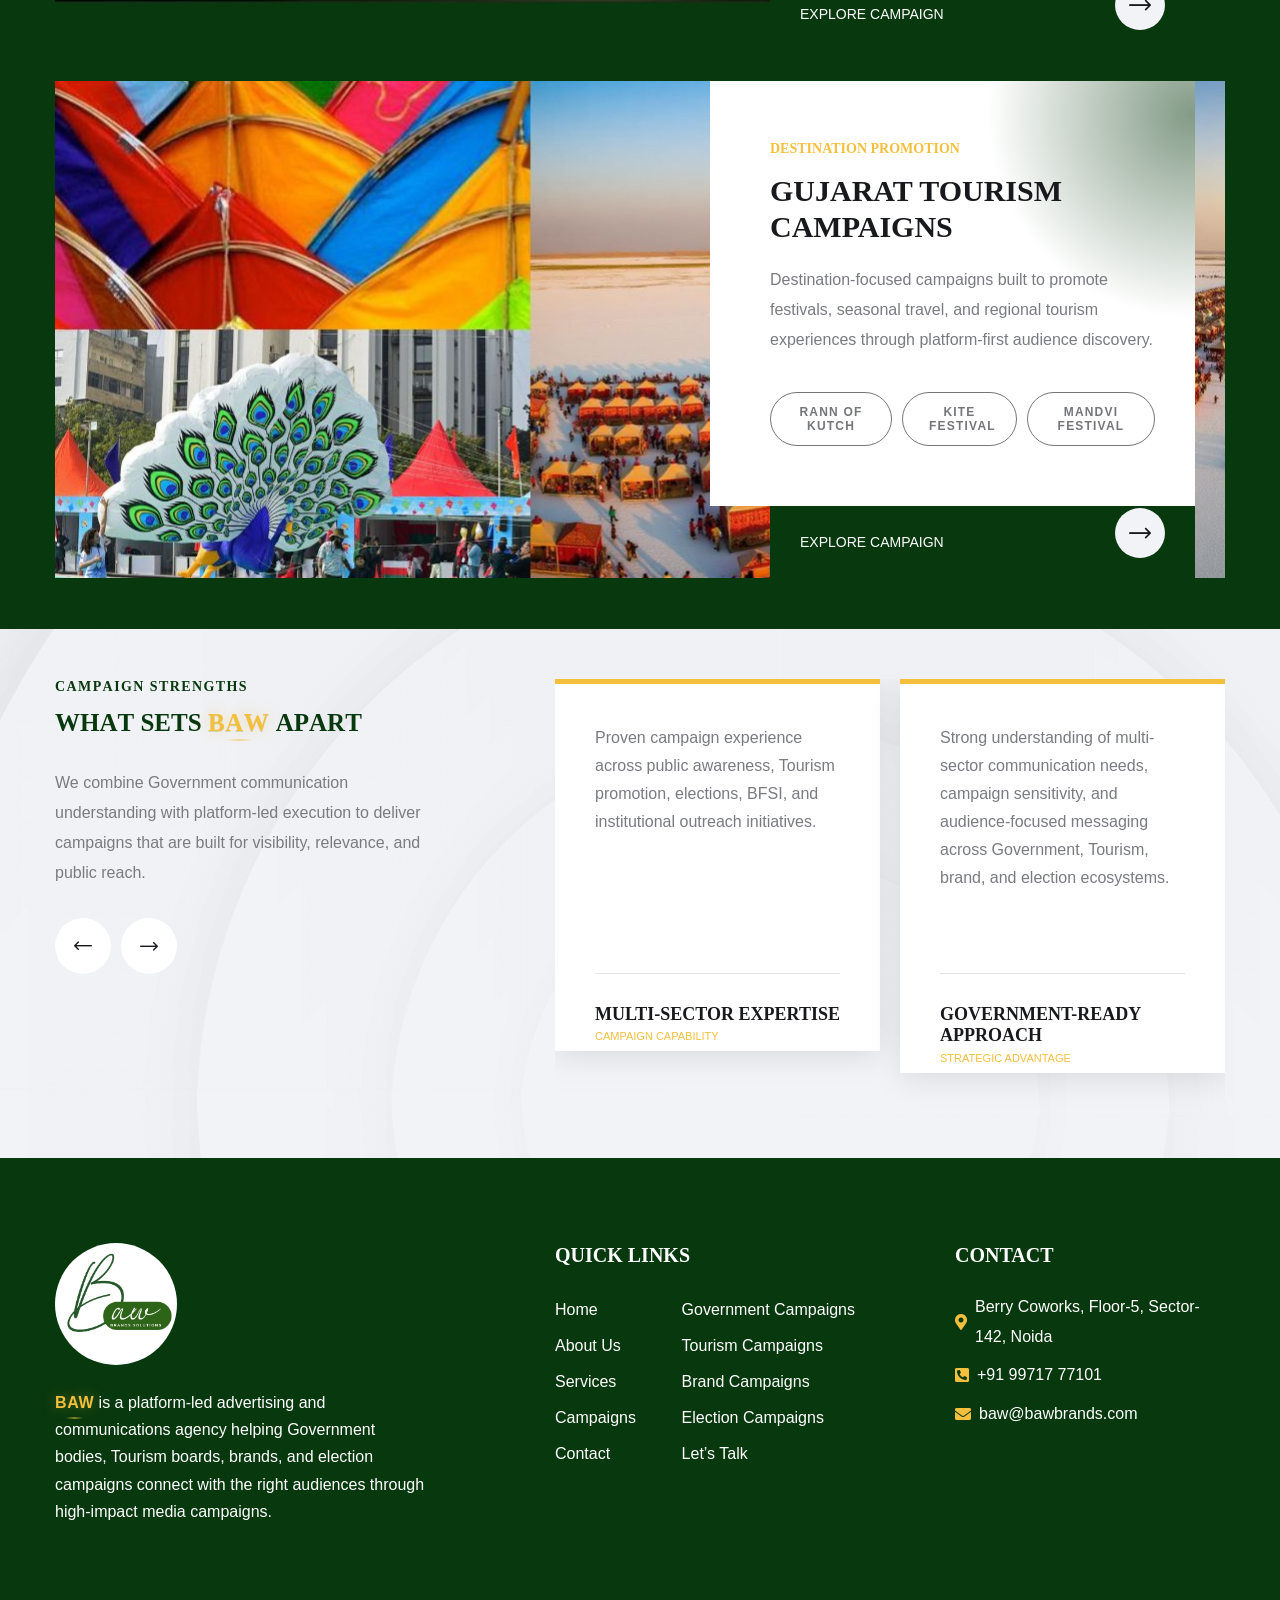
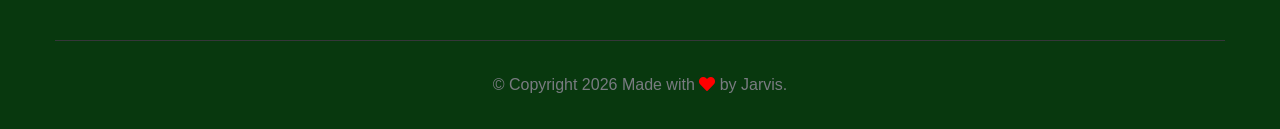
==== commit 9daeb7b7: "final one" ====
--- a/index.html
+++ b/index.html
@@ -157,13 +157,20 @@
                                 }
                             }'>
                                     <div class="client-carousel__one__item"><img src="assets/images/tech/zepto.png" alt="cilox"></div>
+                                    <div class="client-carousel__one__item"><img src="assets/images/tech/amazon.png" alt="cilox"></div>
+                                    <div class="client-carousel__one__item"><img src="assets/images/tech/paytm.png" alt="cilox"></div>
                                     <div class="client-carousel__one__item"><img src="assets/images/tech/agoda.png" alt="cilox"></div>
-                                    <div class="client-carousel__one__item"><img src="assets/images/tech/amazon.png" alt="cilox"></div>
                                     <div class="client-carousel__one__item"><img src="assets/images/tech/easemytrip.png" alt="cilox"></div>
                                     <div class="client-carousel__one__item"><img src="assets/images/tech/goibibo.png" alt="cilox"></div>
                                     <div class="client-carousel__one__item"><img src="assets/images/tech/ixigo.png" alt="cilox"></div>
                                     <div class="client-carousel__one__item"><img src="assets/images/tech/makemytrip.png" alt="cilox"></div>
-                                    <div class="client-carousel__one__item"><img src="assets/images/tech/paytm.png" alt="cilox"></div>
+                                    <div class="client-carousel__one__item"><img src="assets/images/tech/rapido.png" alt="cilox"></div>
+                                    <div class="client-carousel__one__item"><img src="assets/images/tech/phonepe.png" alt="cilox"></div>
+                                    <div class="client-carousel__one__item"><img src="assets/images/tech/booking.com.png" alt="cilox"></div>
+                                    <div class="client-carousel__one__item"><img src="assets/images/tech/brut.png" alt="cilox"></div>
+                                    <div class="client-carousel__one__item"><img src="assets/images/tech/nobrokerhood.png" alt="cilox"></div>
+                                    <div class="client-carousel__one__item"><img src="assets/images/tech/skyscanner.png" alt="cilox"></div>
+                                    <div class="client-carousel__one__item"><img src="assets/images/tech/spotify.png" alt="cilox"></div>
                                 </div>
                             </div>
 
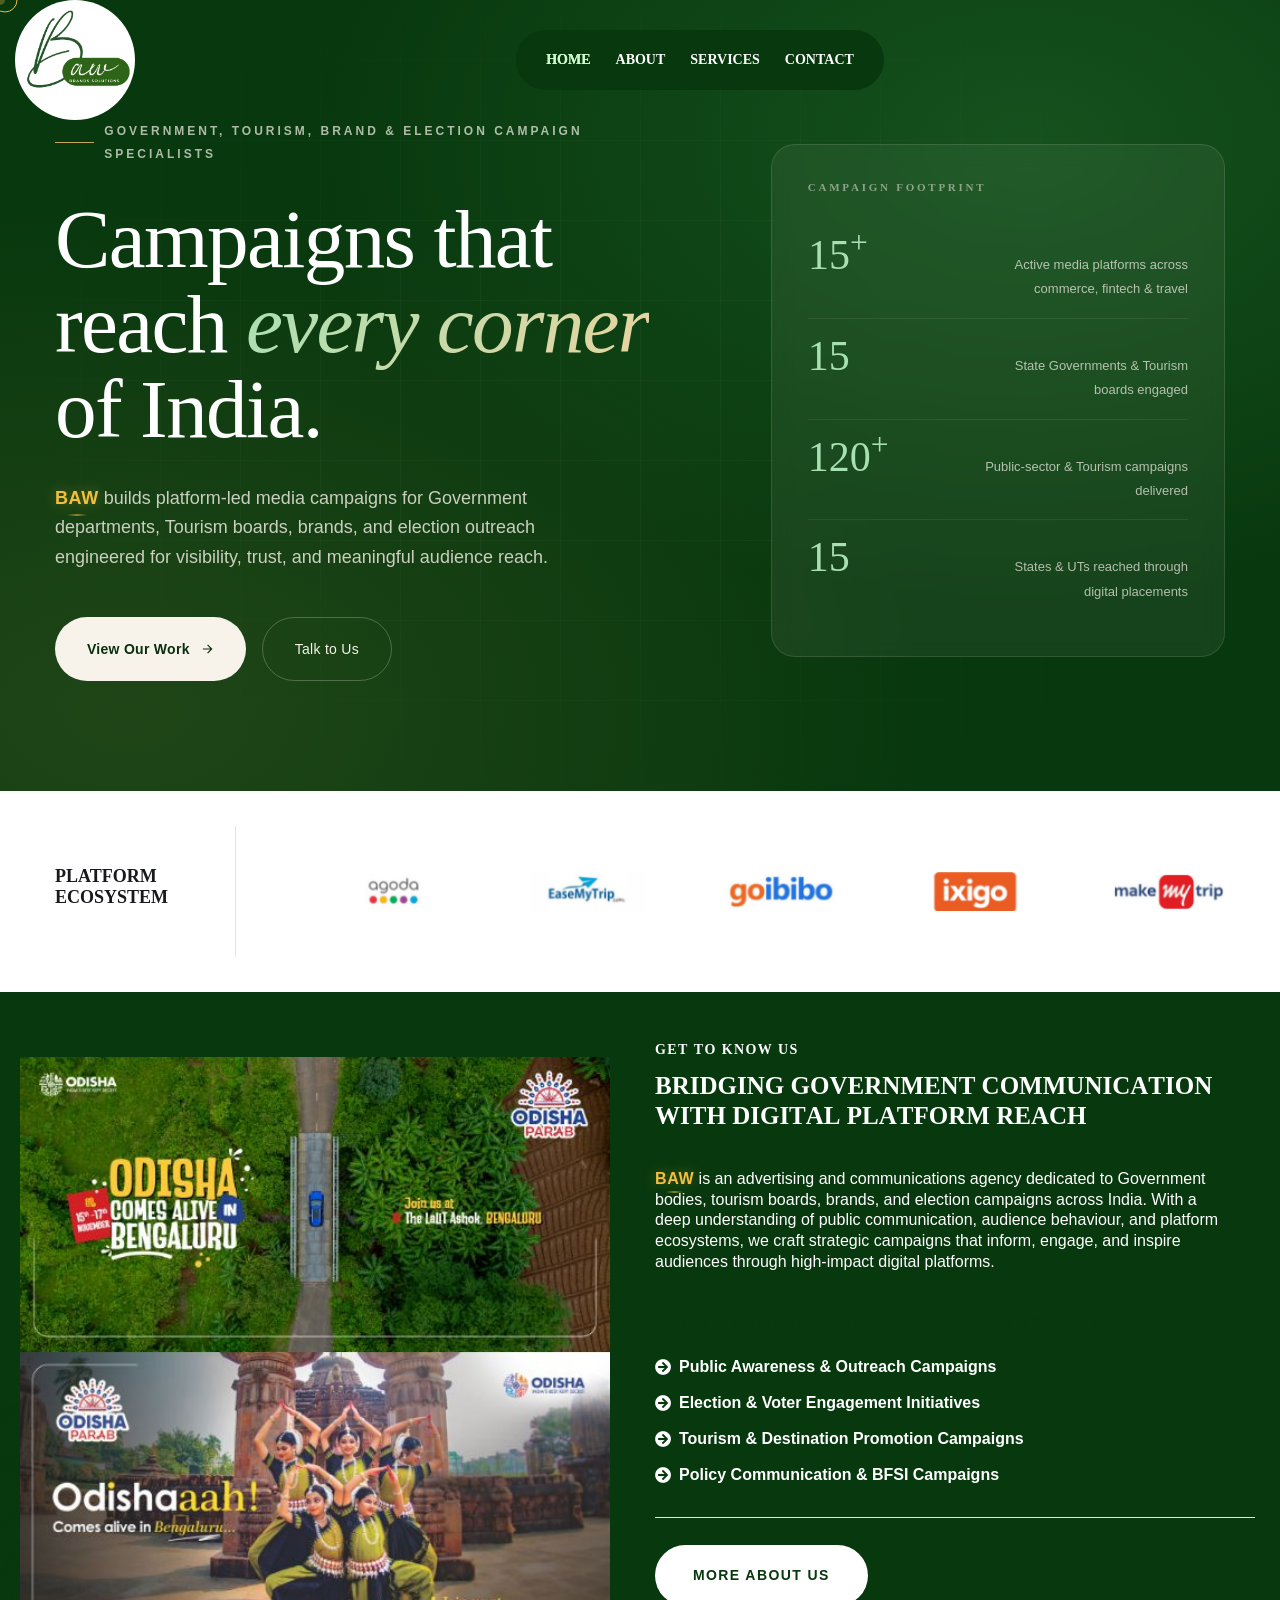
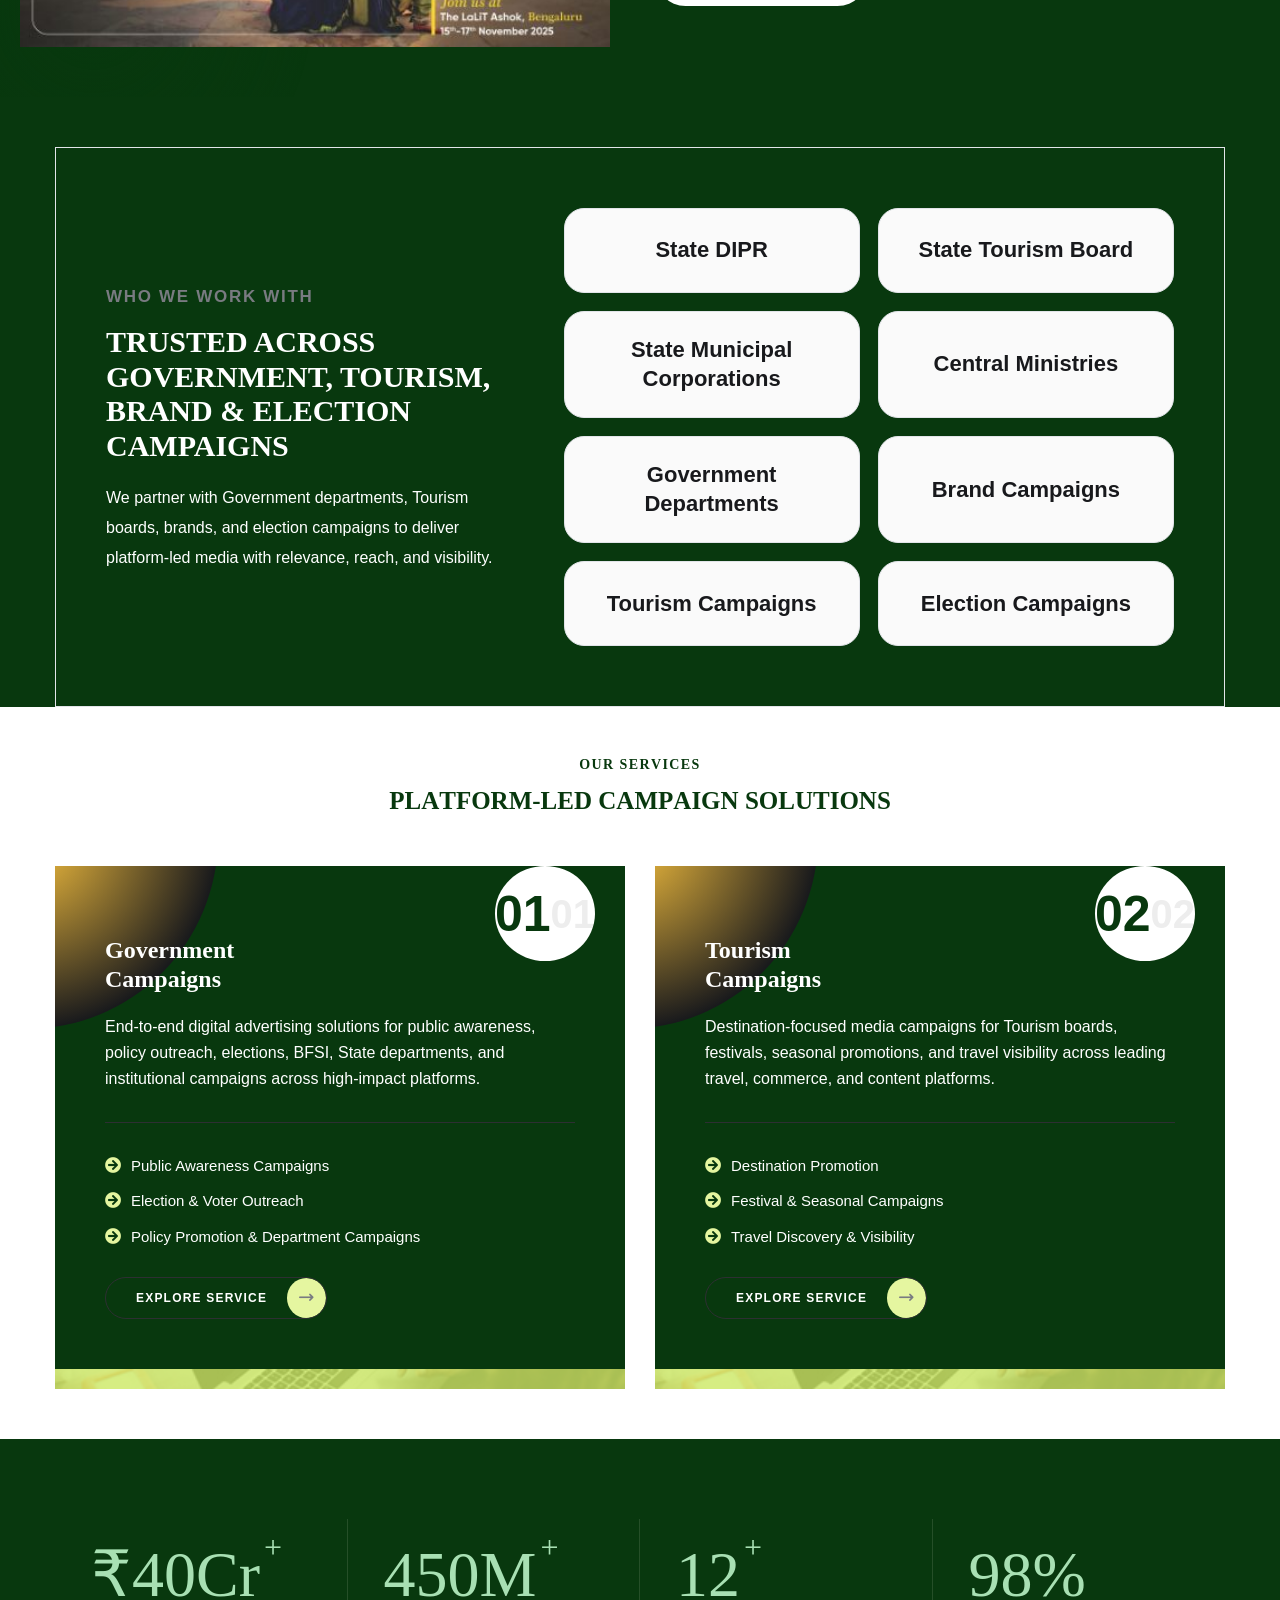
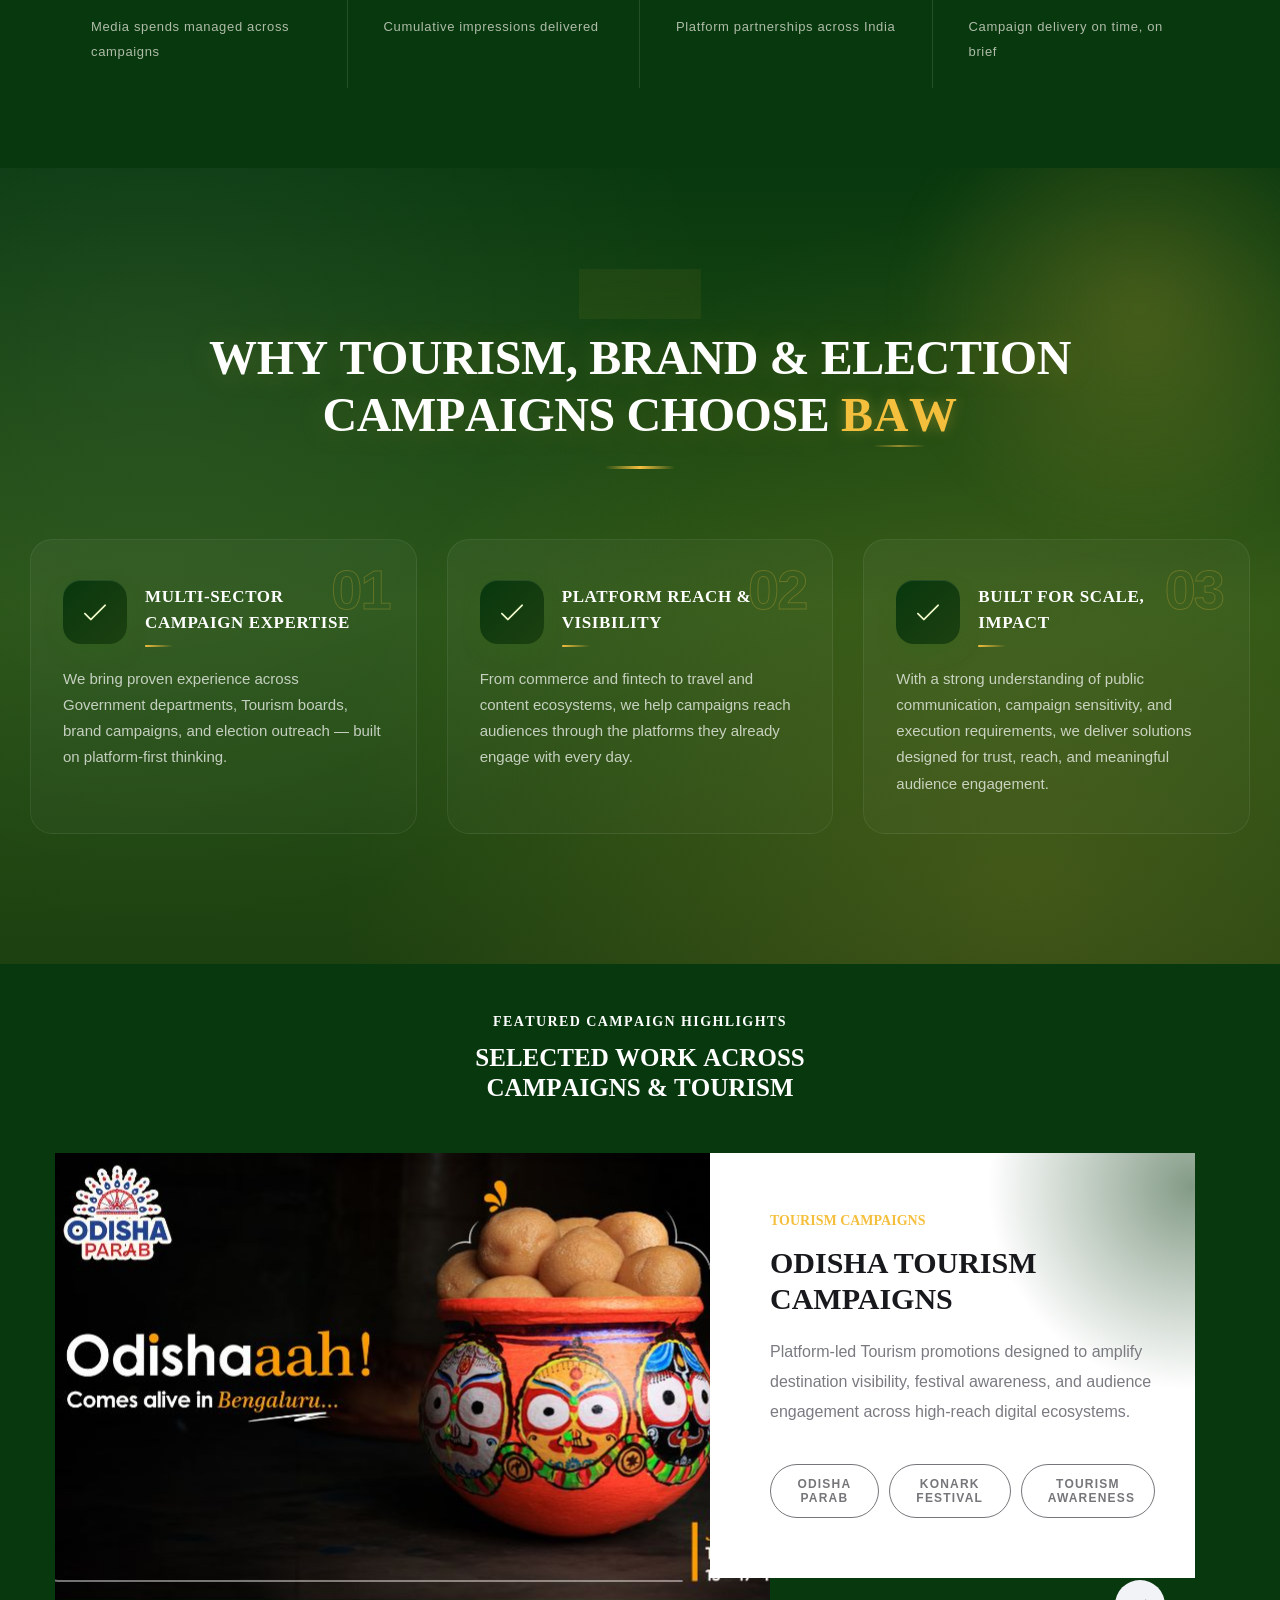
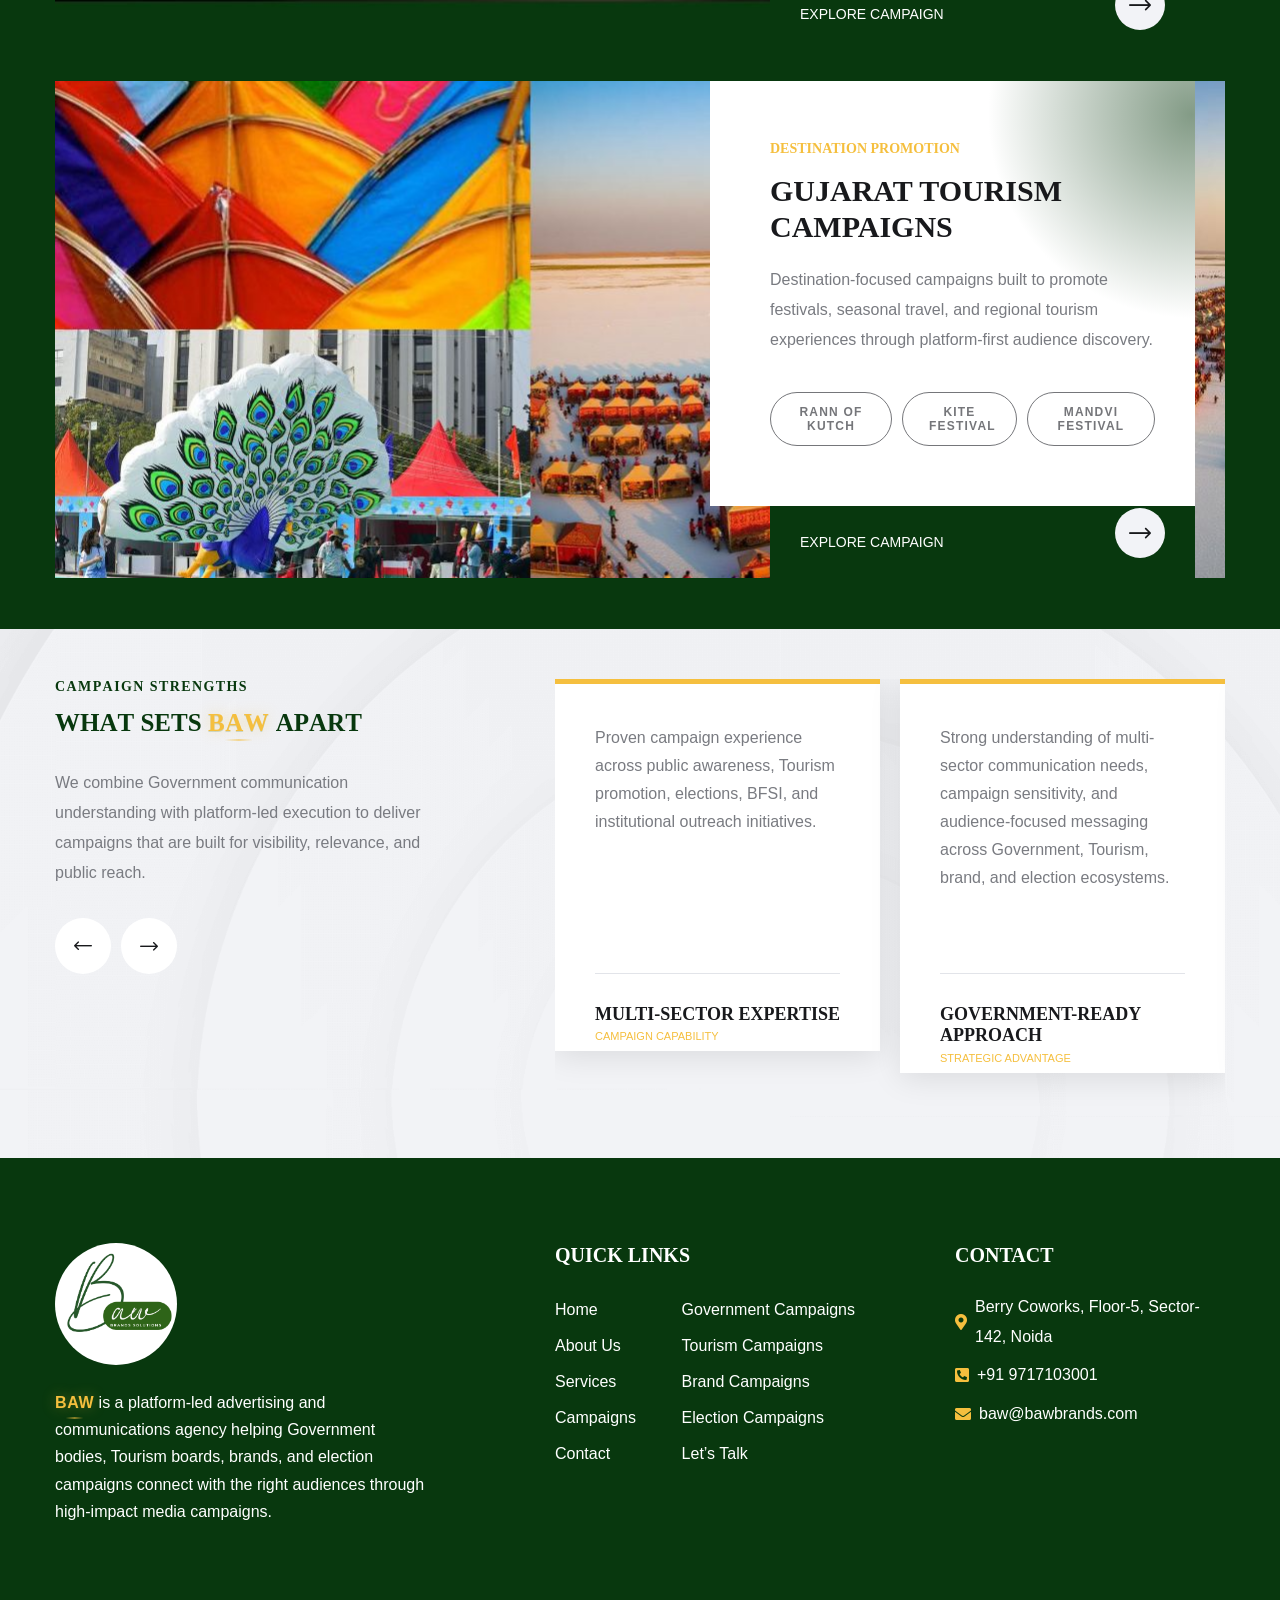
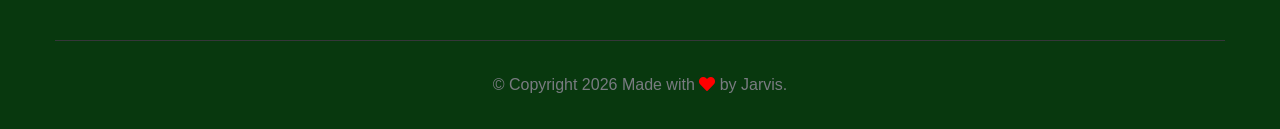
==== commit 52288598: "Finalized 2.o" ====
--- a/index.html
+++ b/index.html
@@ -171,6 +171,8 @@
                                     <div class="client-carousel__one__item"><img src="assets/images/tech/nobrokerhood.png" alt="cilox"></div>
                                     <div class="client-carousel__one__item"><img src="assets/images/tech/skyscanner.png" alt="cilox"></div>
                                     <div class="client-carousel__one__item"><img src="assets/images/tech/spotify.png" alt="cilox"></div>
+                                    <div class="client-carousel__one__item"><img src="assets/images/tech/airtel.png" alt="cilox"></div>
+                                    <div class="client-carousel__one__item"><img src="assets/images/tech/siggnature.png" alt="cilox"></div>
                                 </div>
                             </div>
 
@@ -739,8 +741,8 @@
                                         </a>
                                     </li>
                                     <li>
-                                        <a href="tel:+919971777101">
-                                            <i class="fas fa-phone-square-alt"></i> +91 99717 77101
+                                        <a href="tel:+919717103001">
+                                            <i class="fas fa-phone-square-alt"></i> +91 9717103001
                                         </a>
                                     </li>
                                     <li>
@@ -782,7 +784,7 @@
                 </li>
                 <li>
                     <i class="fa fa-phone-alt"></i>
-                    <a href="tel:9971777101">+91 99717 77101</a>
+                    <a href="tel:9717103001">+91 9717103001</a>
                 </li>
             </ul>
             <div class="mobile-nav__social">
--- a/assets/css/cilox.css
+++ b/assets/css/cilox.css
@@ -11261,12 +11261,7 @@
     rgb(8, 56, 14) 0%,
     rgb(255, 255, 255) 100%
   );
-  background-image: -webkit-radial-gradient(
-    50% 50%,
-    circle closest-side,
-    rgb(8, 56, 14) 0%,
-    rgb(255, 255, 255) 100%
-  );
+  
   background-image: -ms-radial-gradient(
     50% 50%,
     circle closest-side,
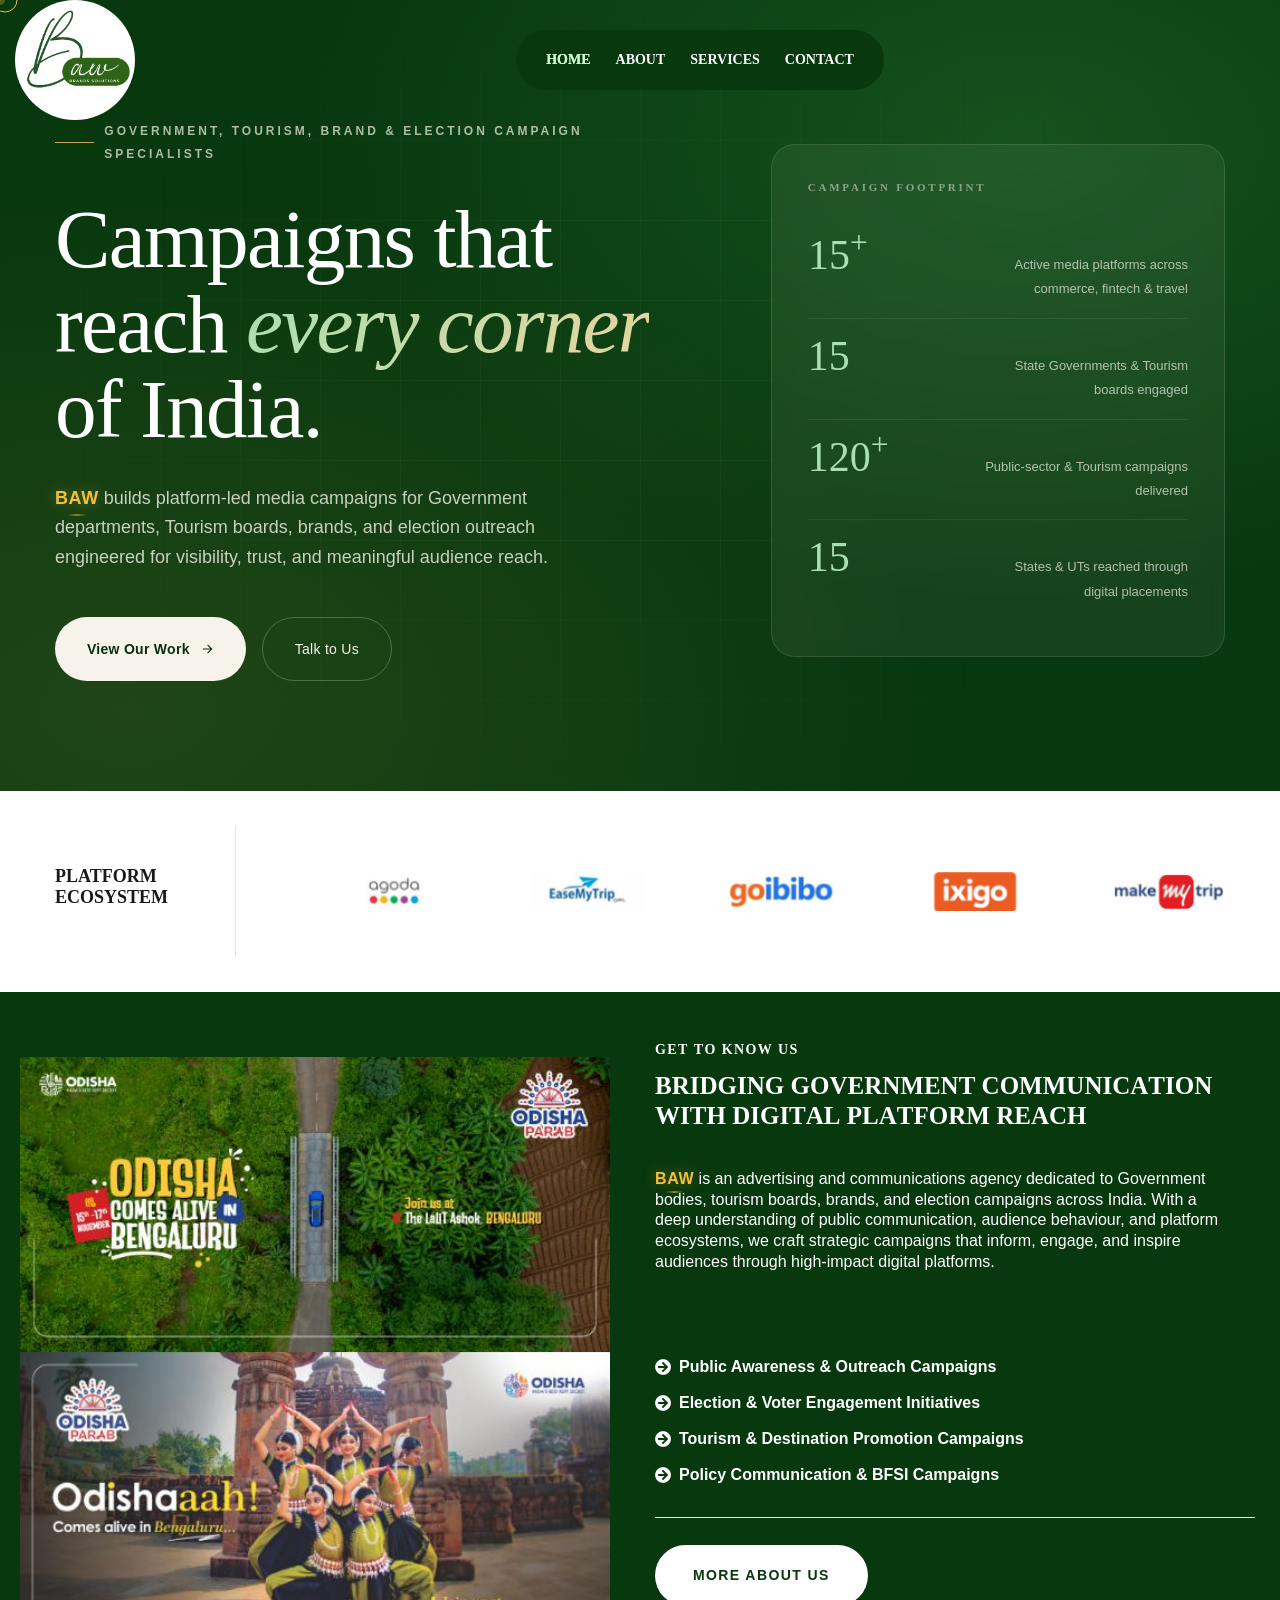
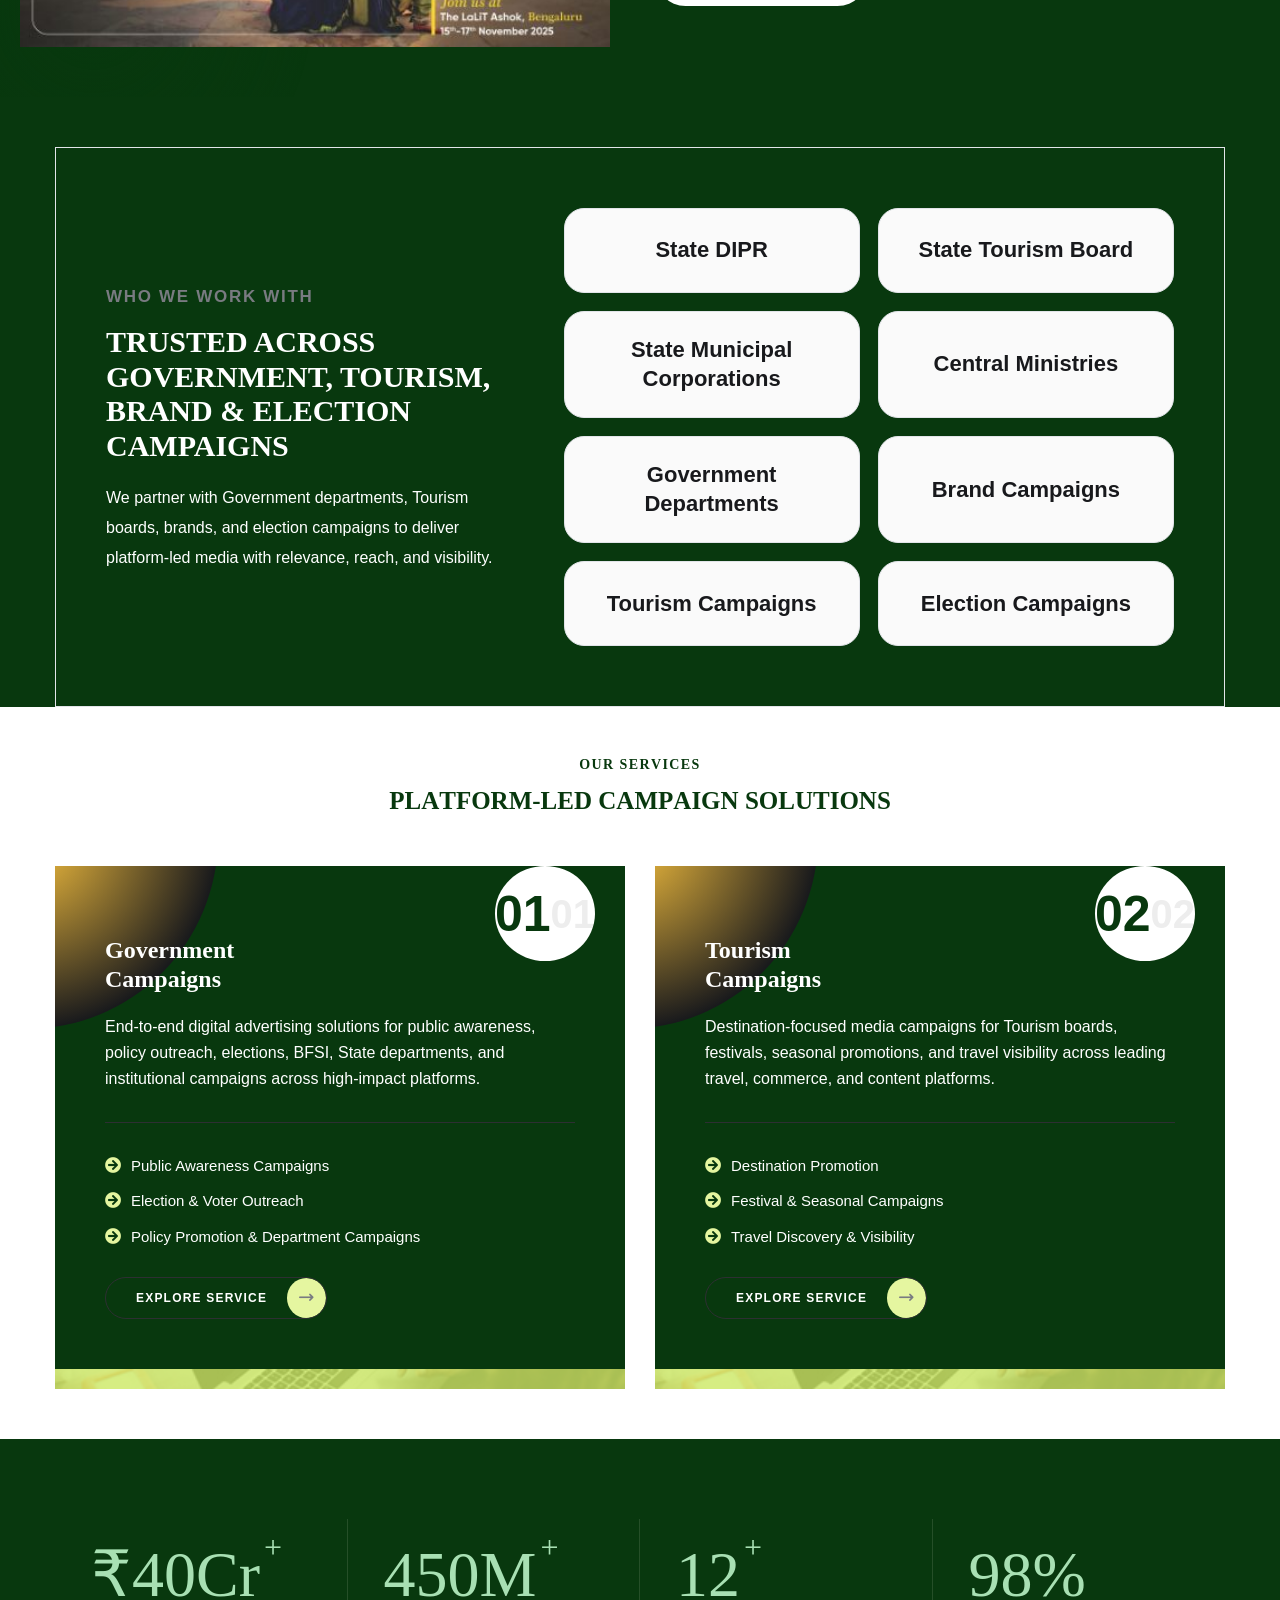
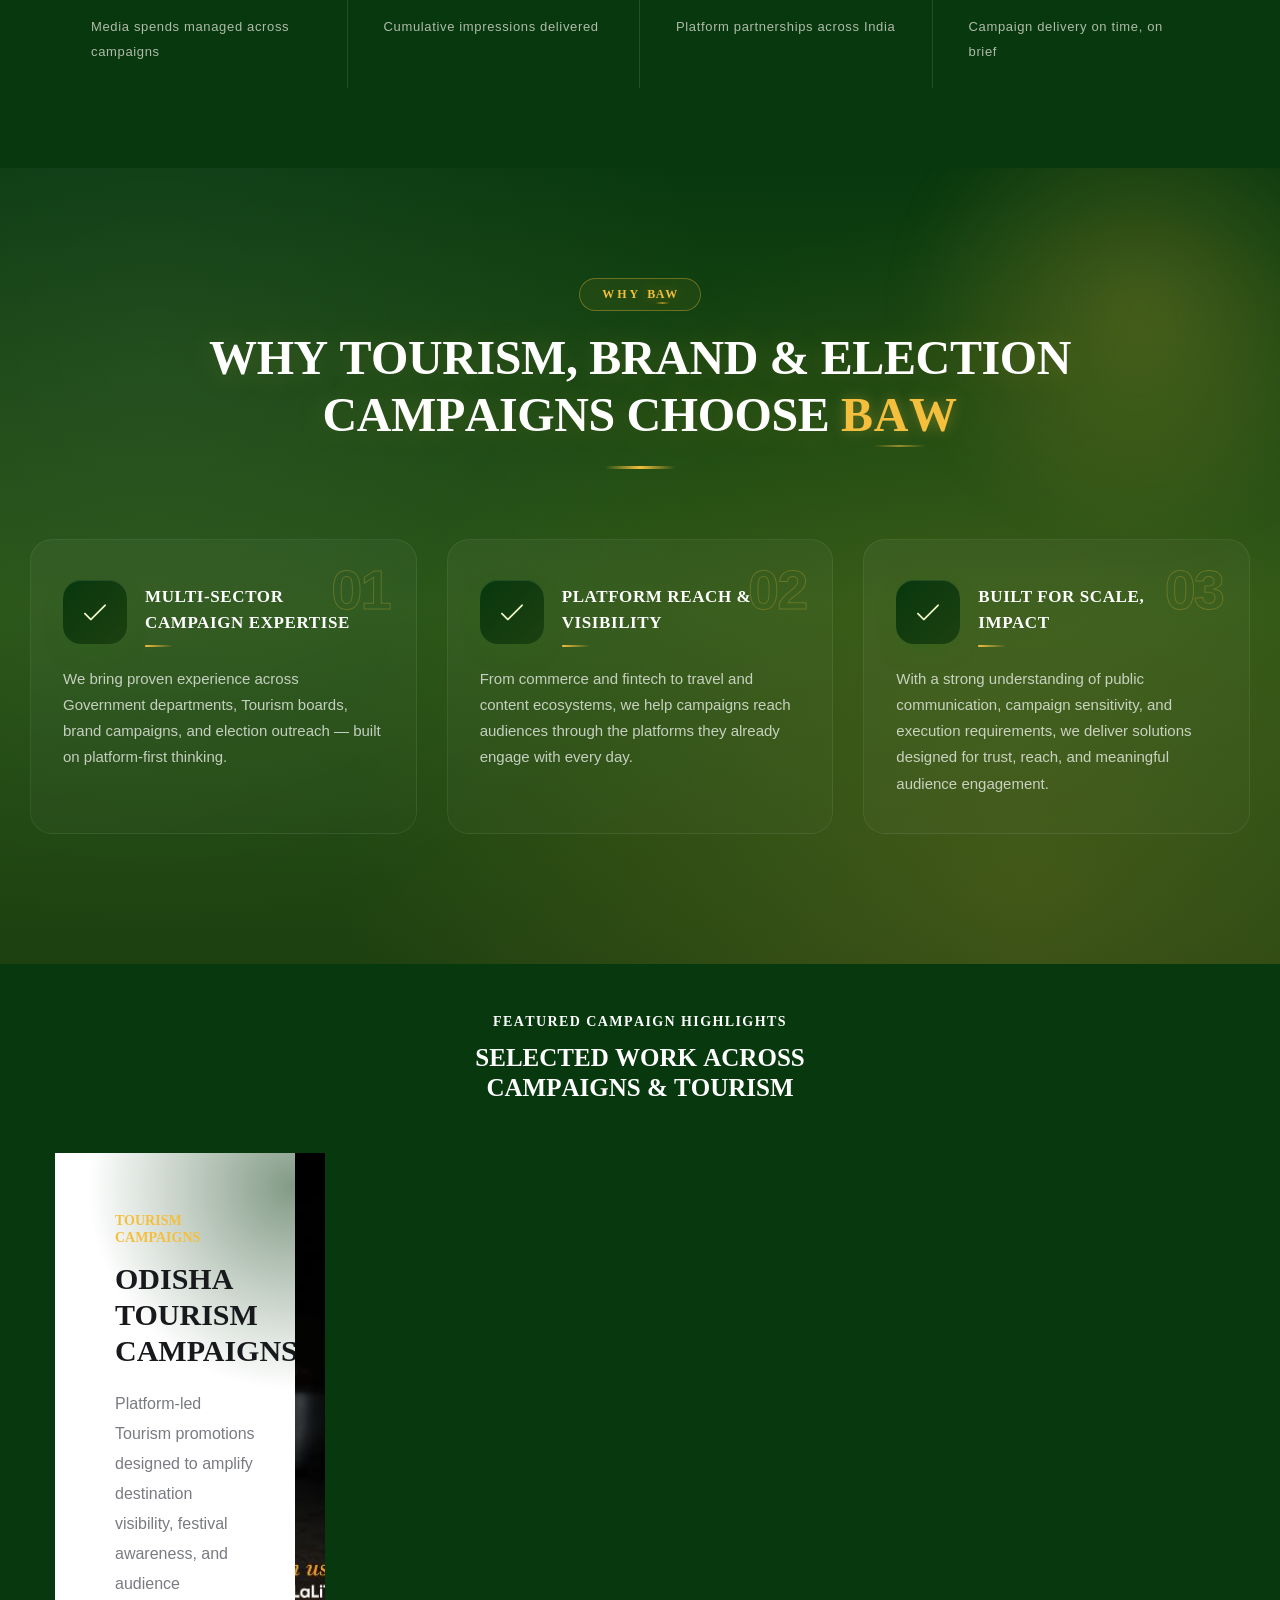
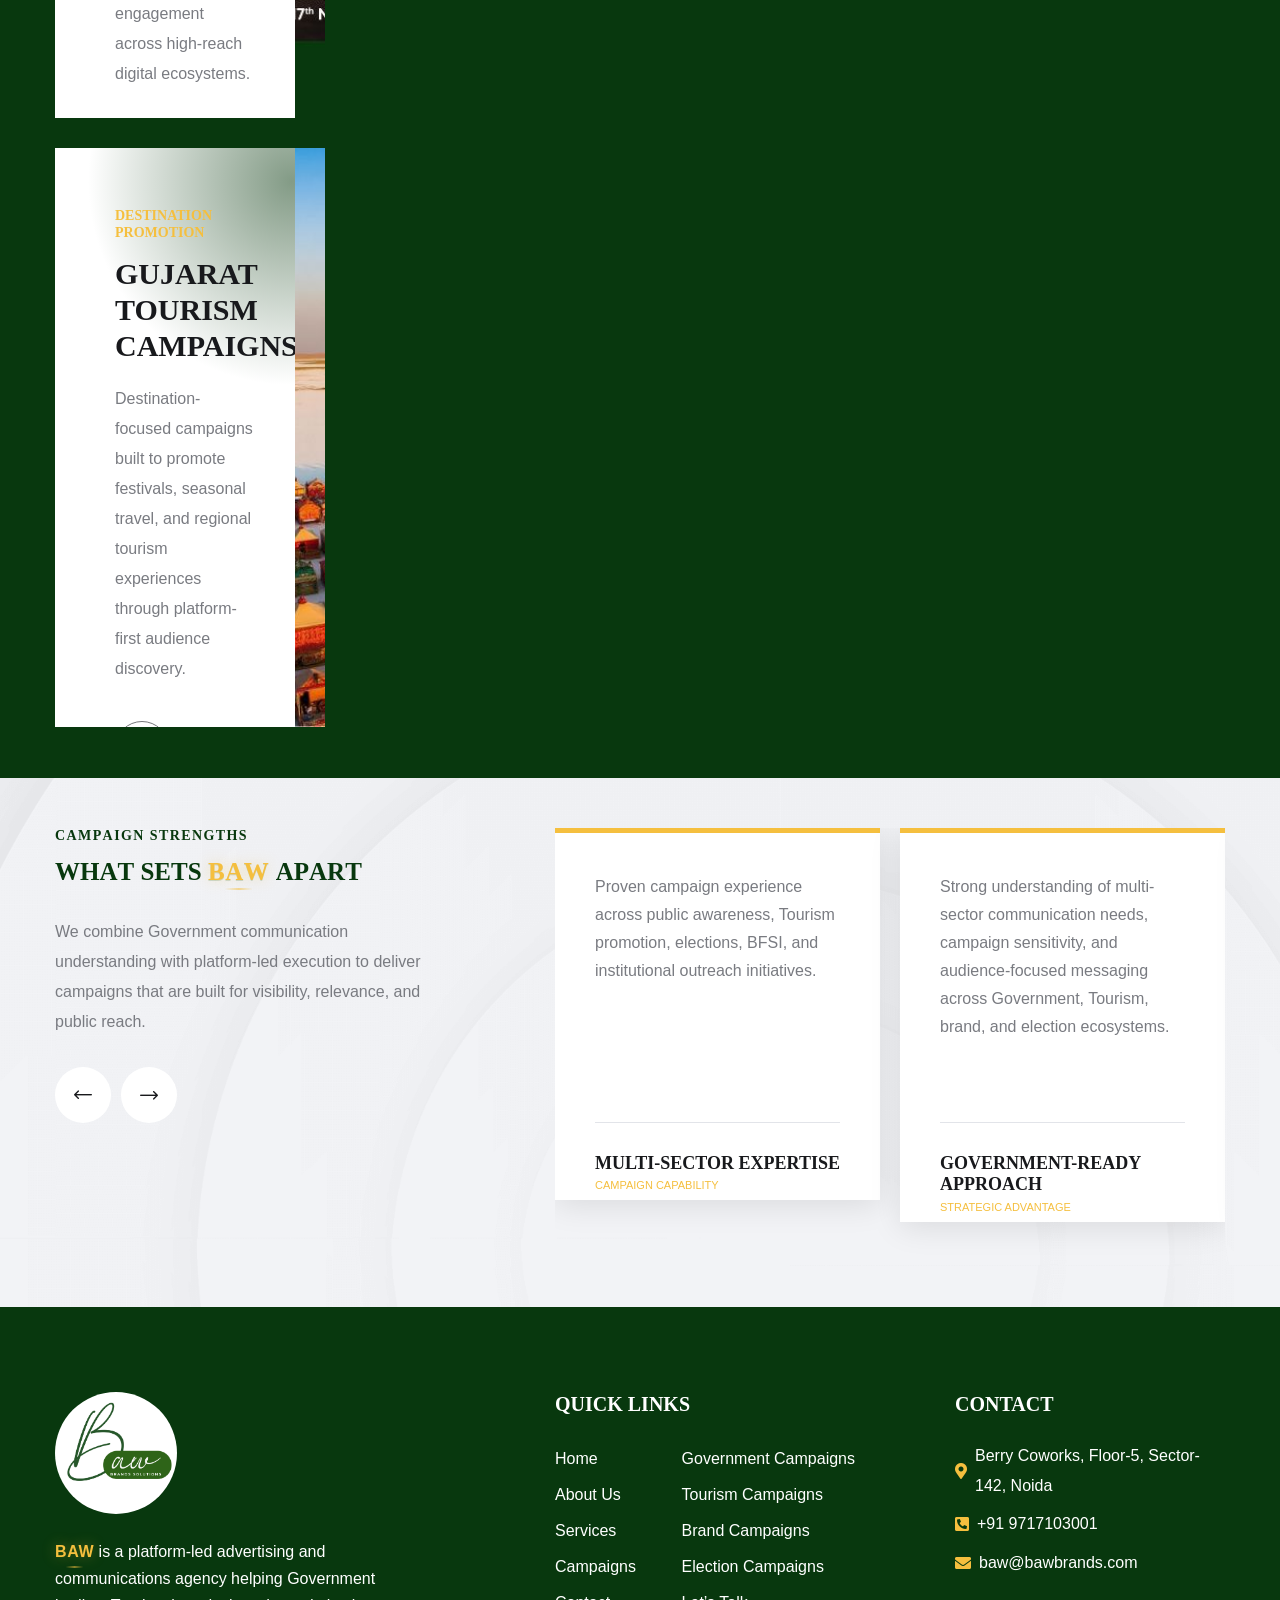
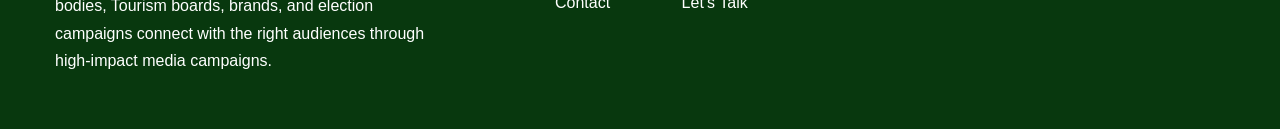
==== commit 79e927ab: "updated logos" ====
--- a/index.html
+++ b/index.html
@@ -172,7 +172,6 @@
                                     <div class="client-carousel__one__item"><img src="assets/images/tech/skyscanner.png" alt="cilox"></div>
                                     <div class="client-carousel__one__item"><img src="assets/images/tech/spotify.png" alt="cilox"></div>
                                     <div class="client-carousel__one__item"><img src="assets/images/tech/airtel.png" alt="cilox"></div>
-                                    <div class="client-carousel__one__item"><img src="assets/images/tech/siggnature.png" alt="cilox"></div>
                                 </div>
                             </div>
 
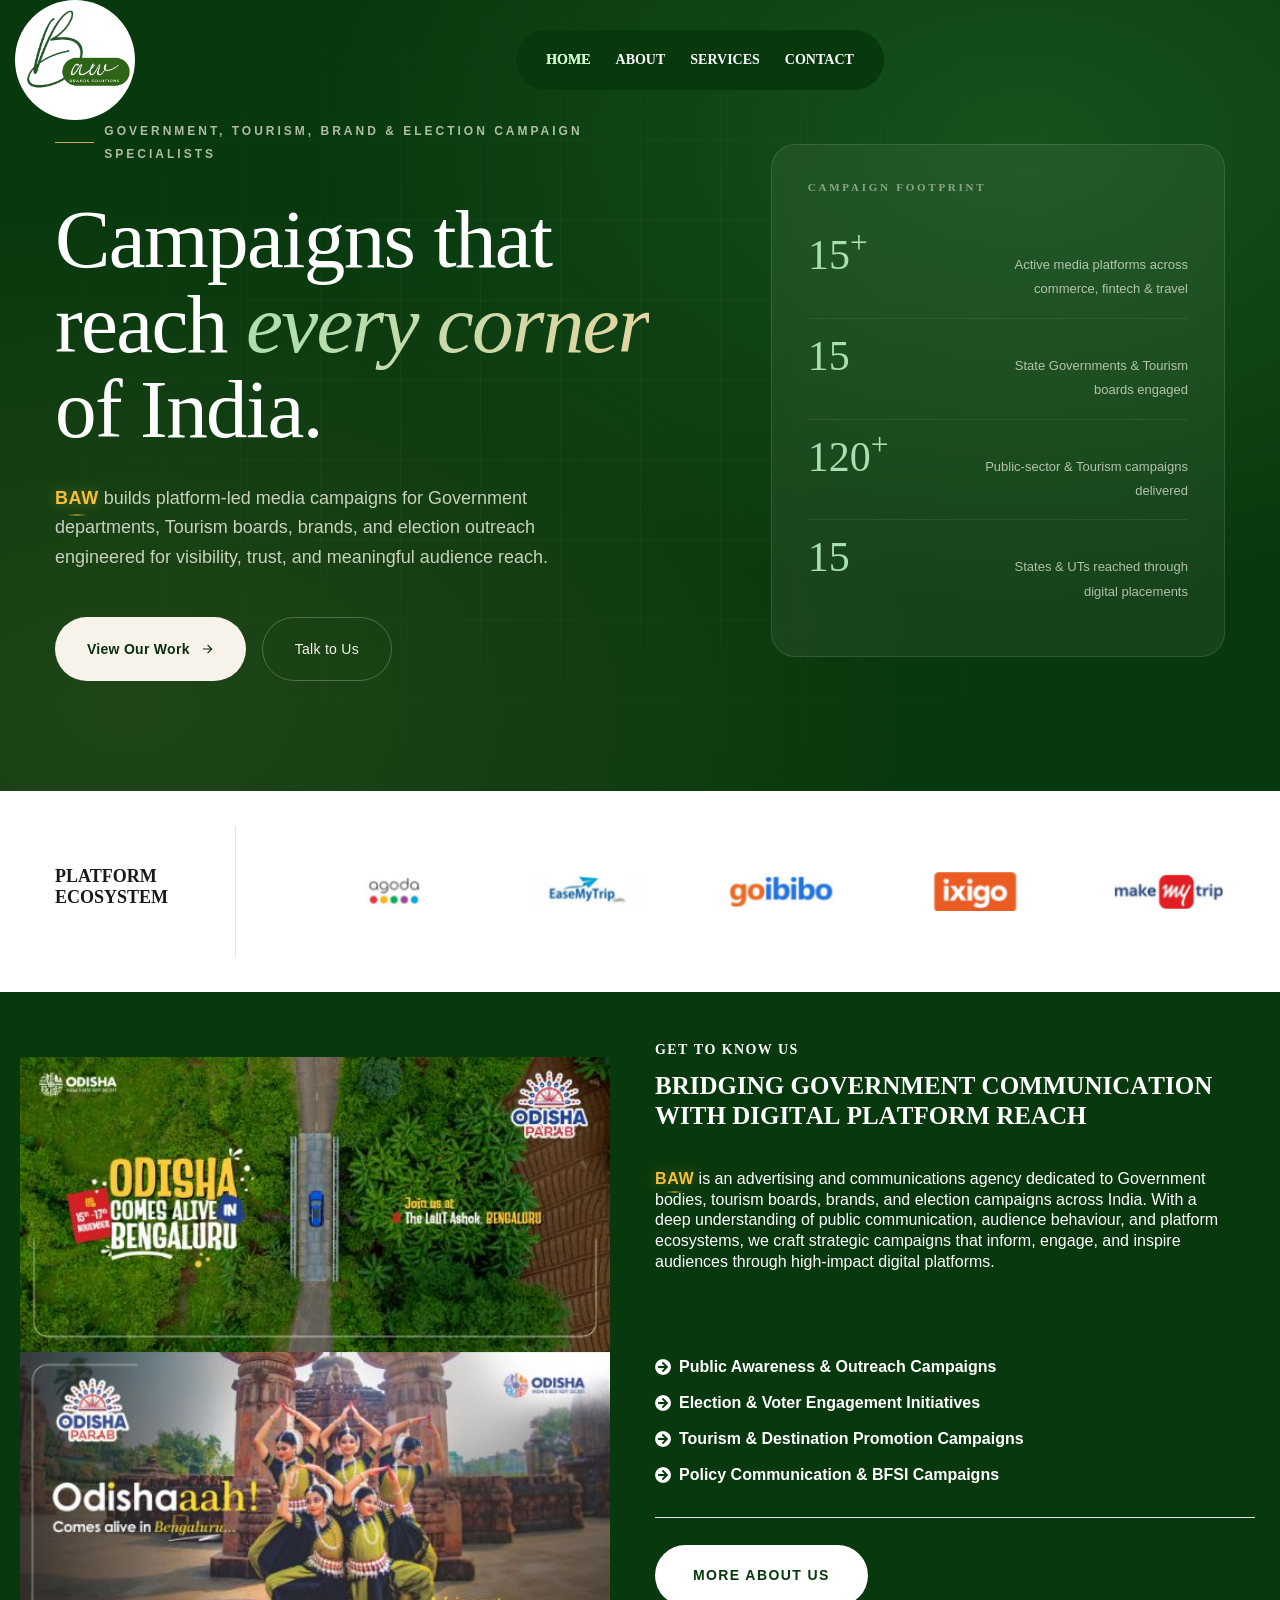
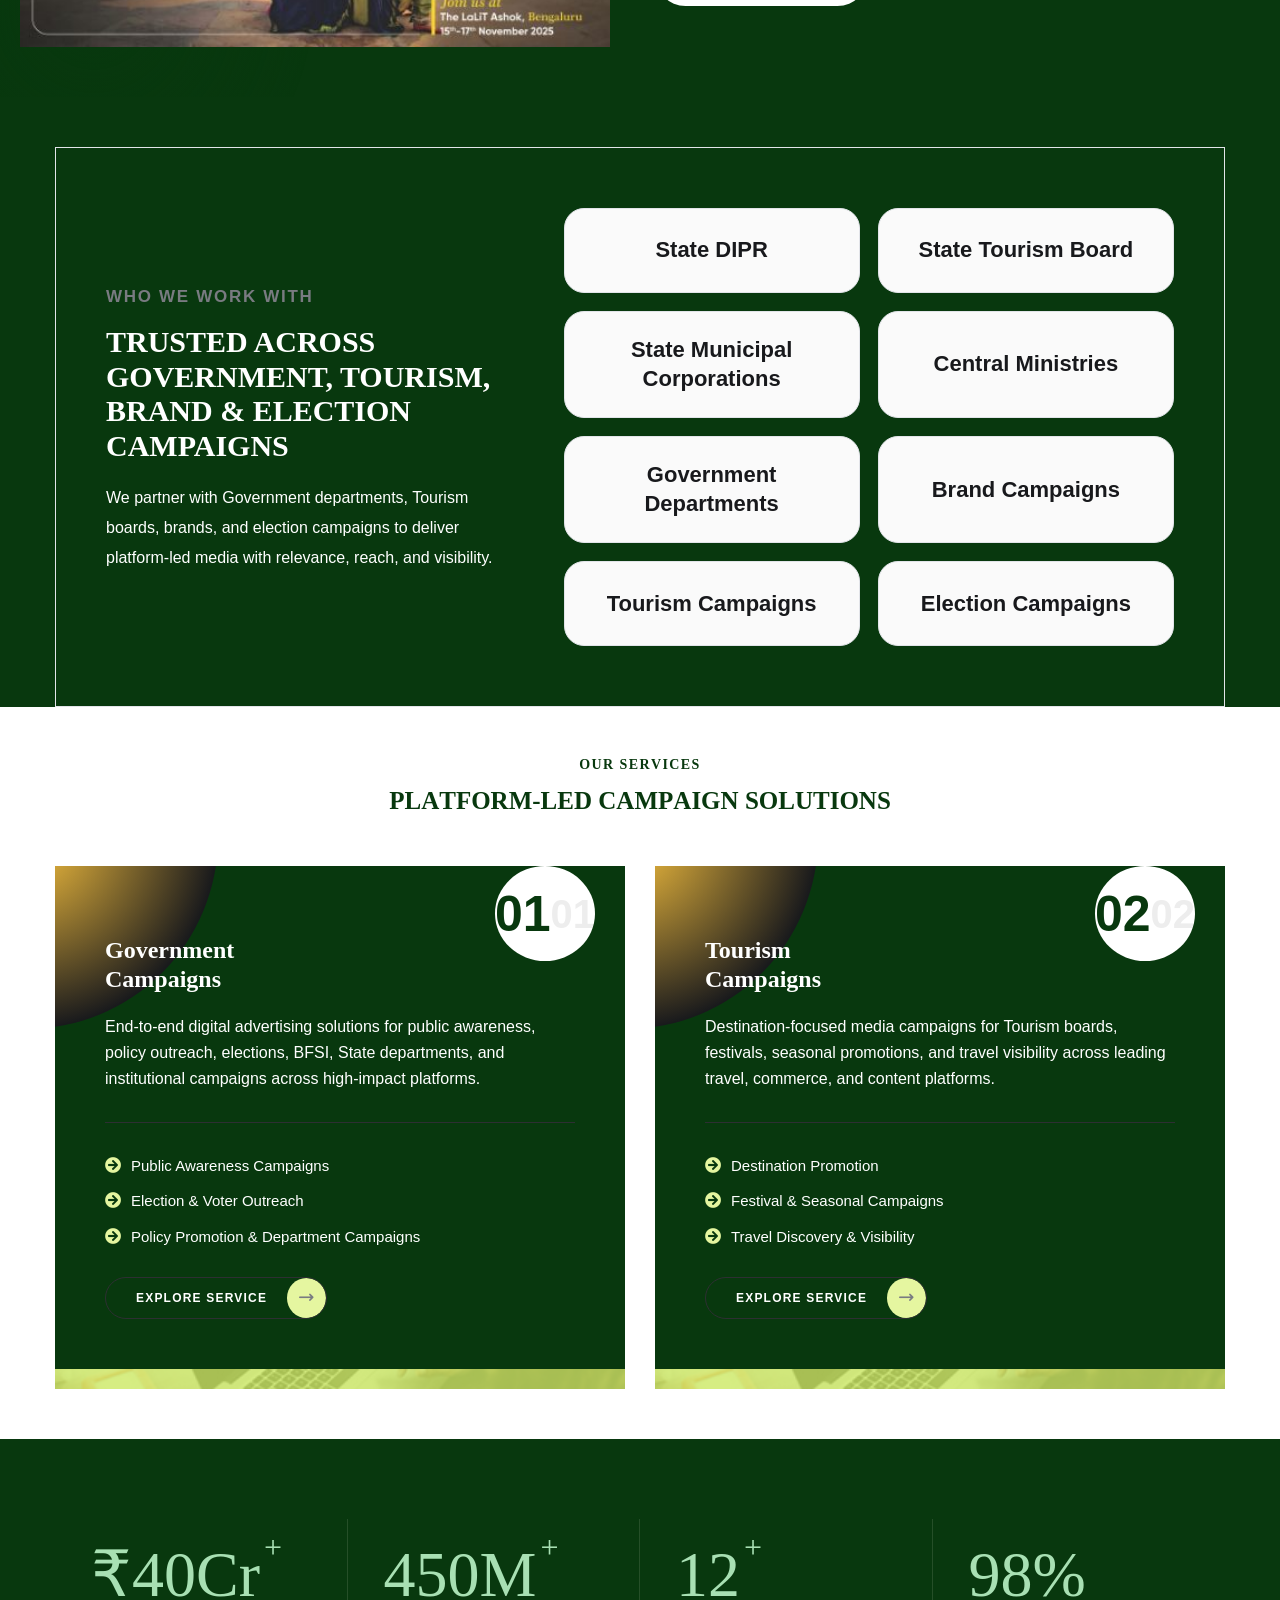
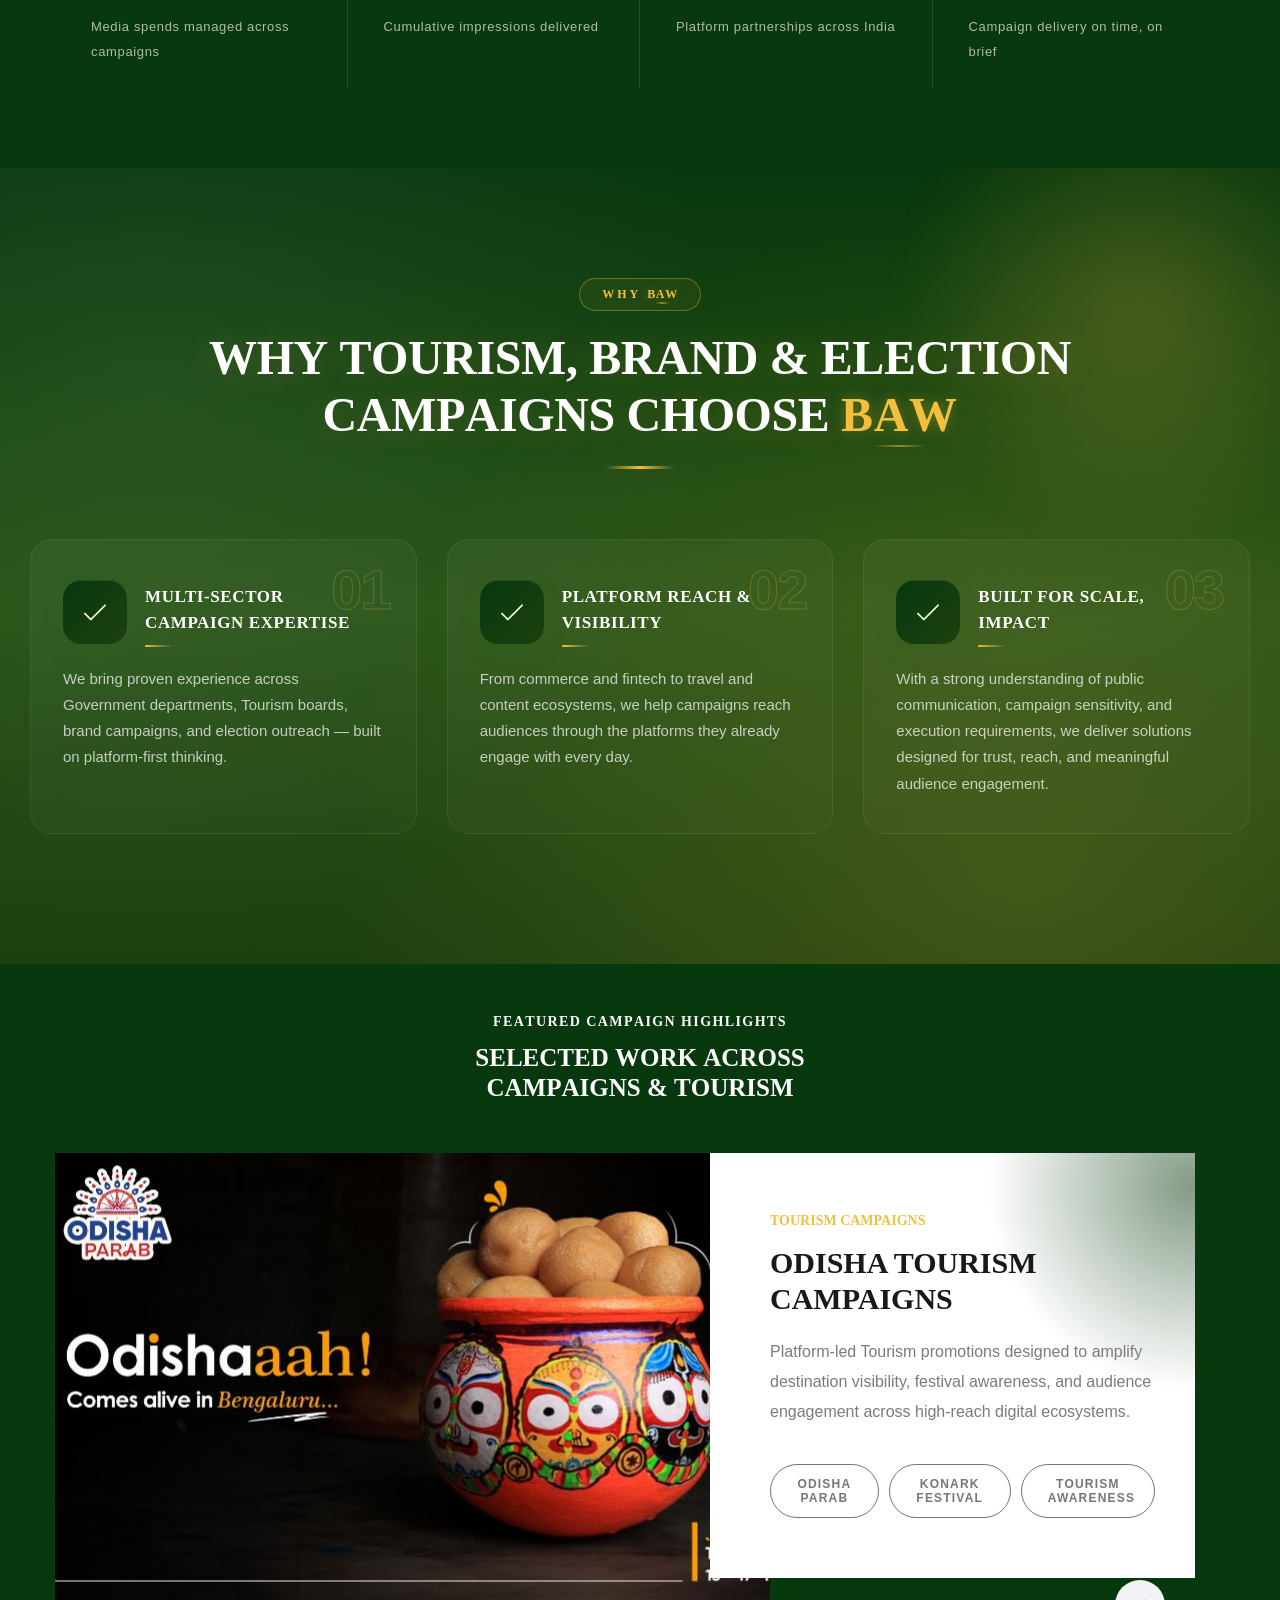
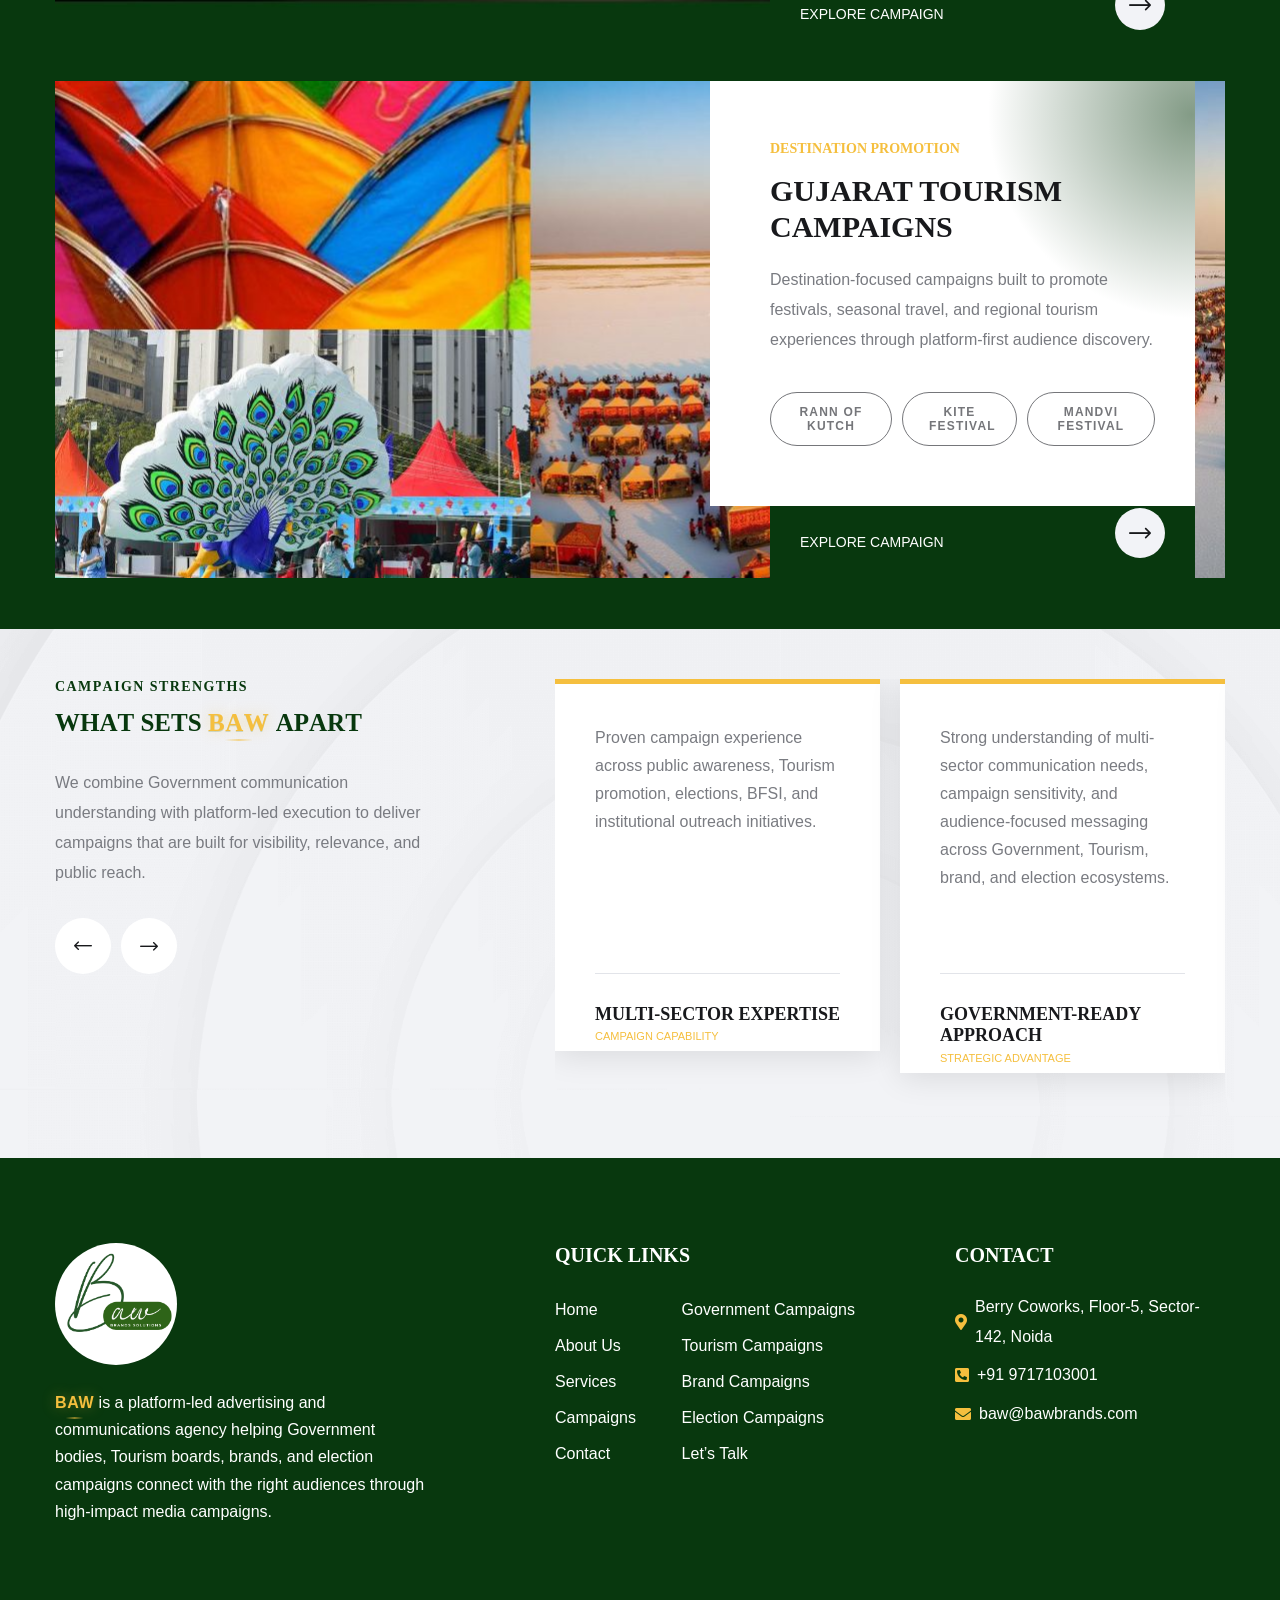
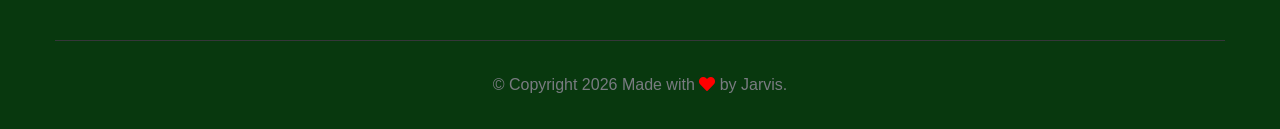
==== commit 2ee277c1: "removed cursor design" ====
--- a/index.html
+++ b/index.html
@@ -40,8 +40,7 @@
 
 <body class="custom-cursor">
 
-    <div class="custom-cursor__cursor"></div>
-    <div class="custom-cursor__cursor-two"></div>
+    
 
     <div class="preloader">
         <div class="preloader__image" style="background-image: url(assets/images/bawlogo2.jpeg);"></div>
